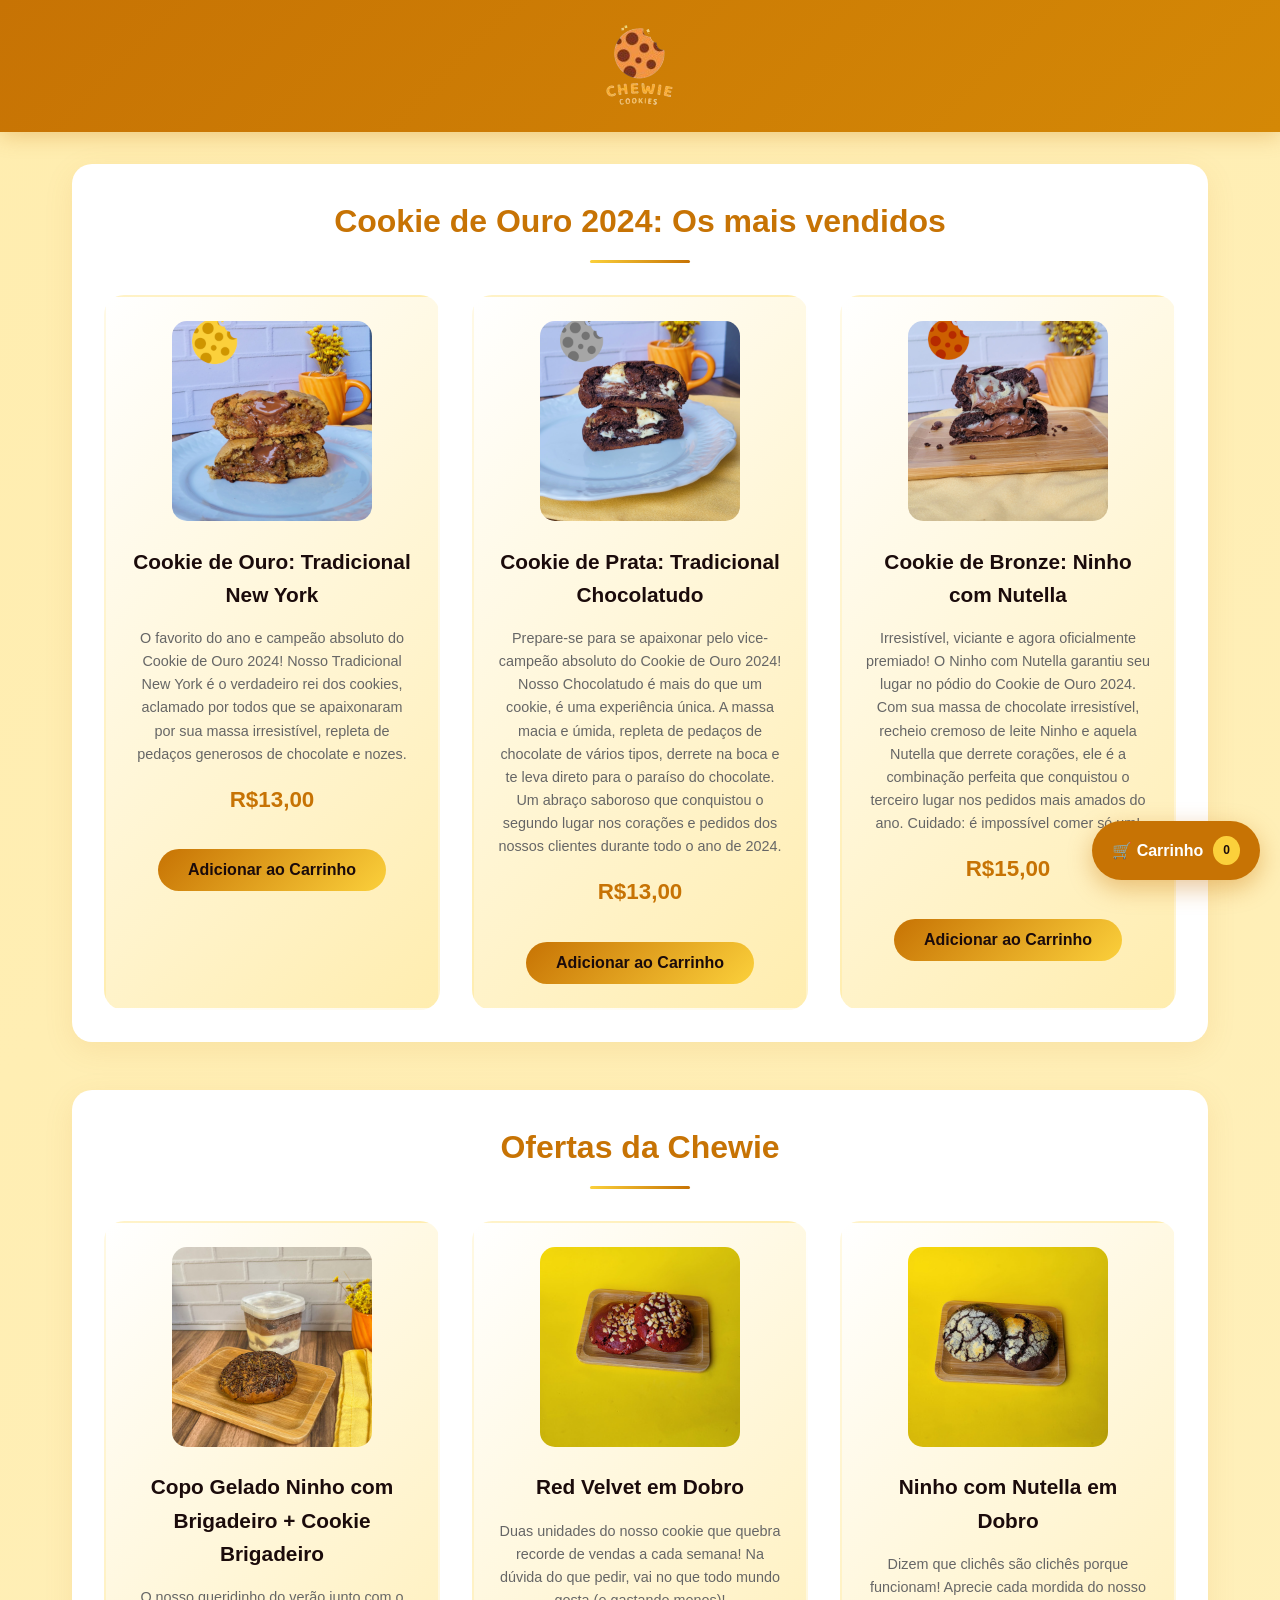
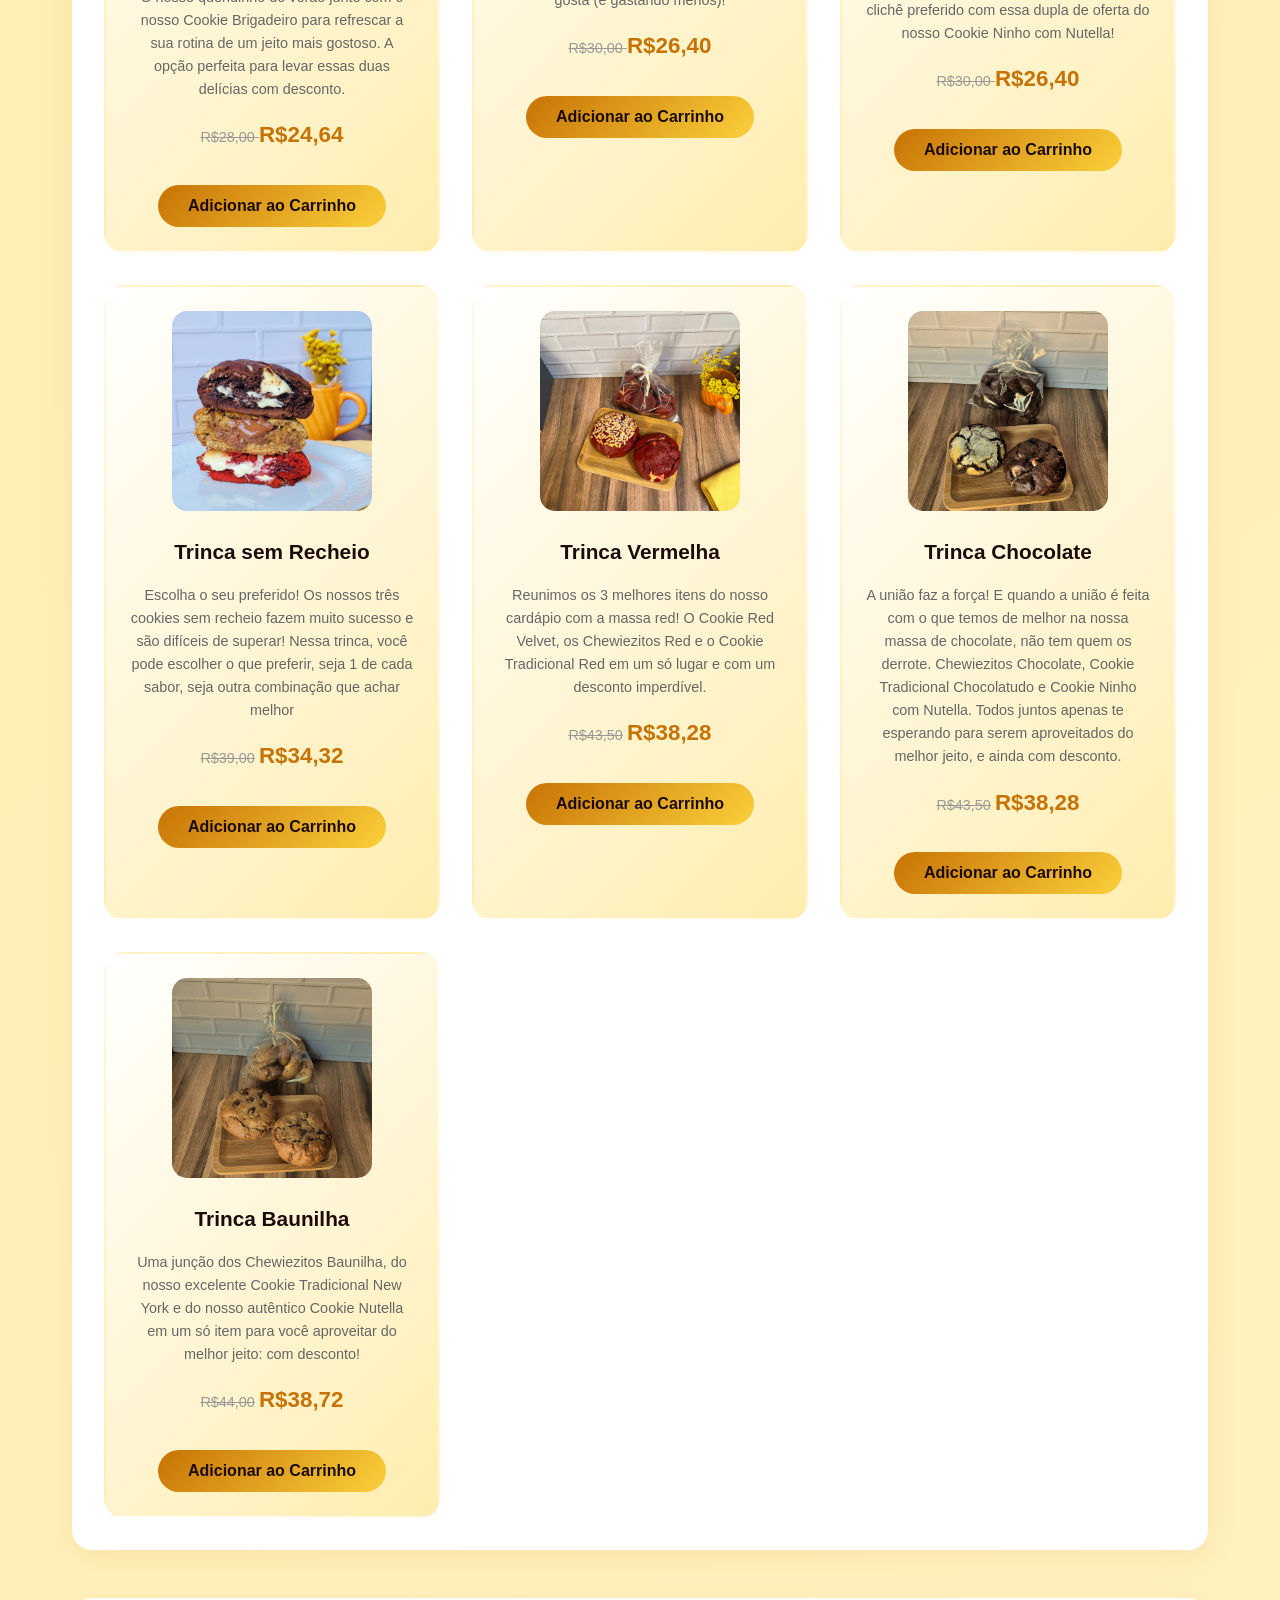
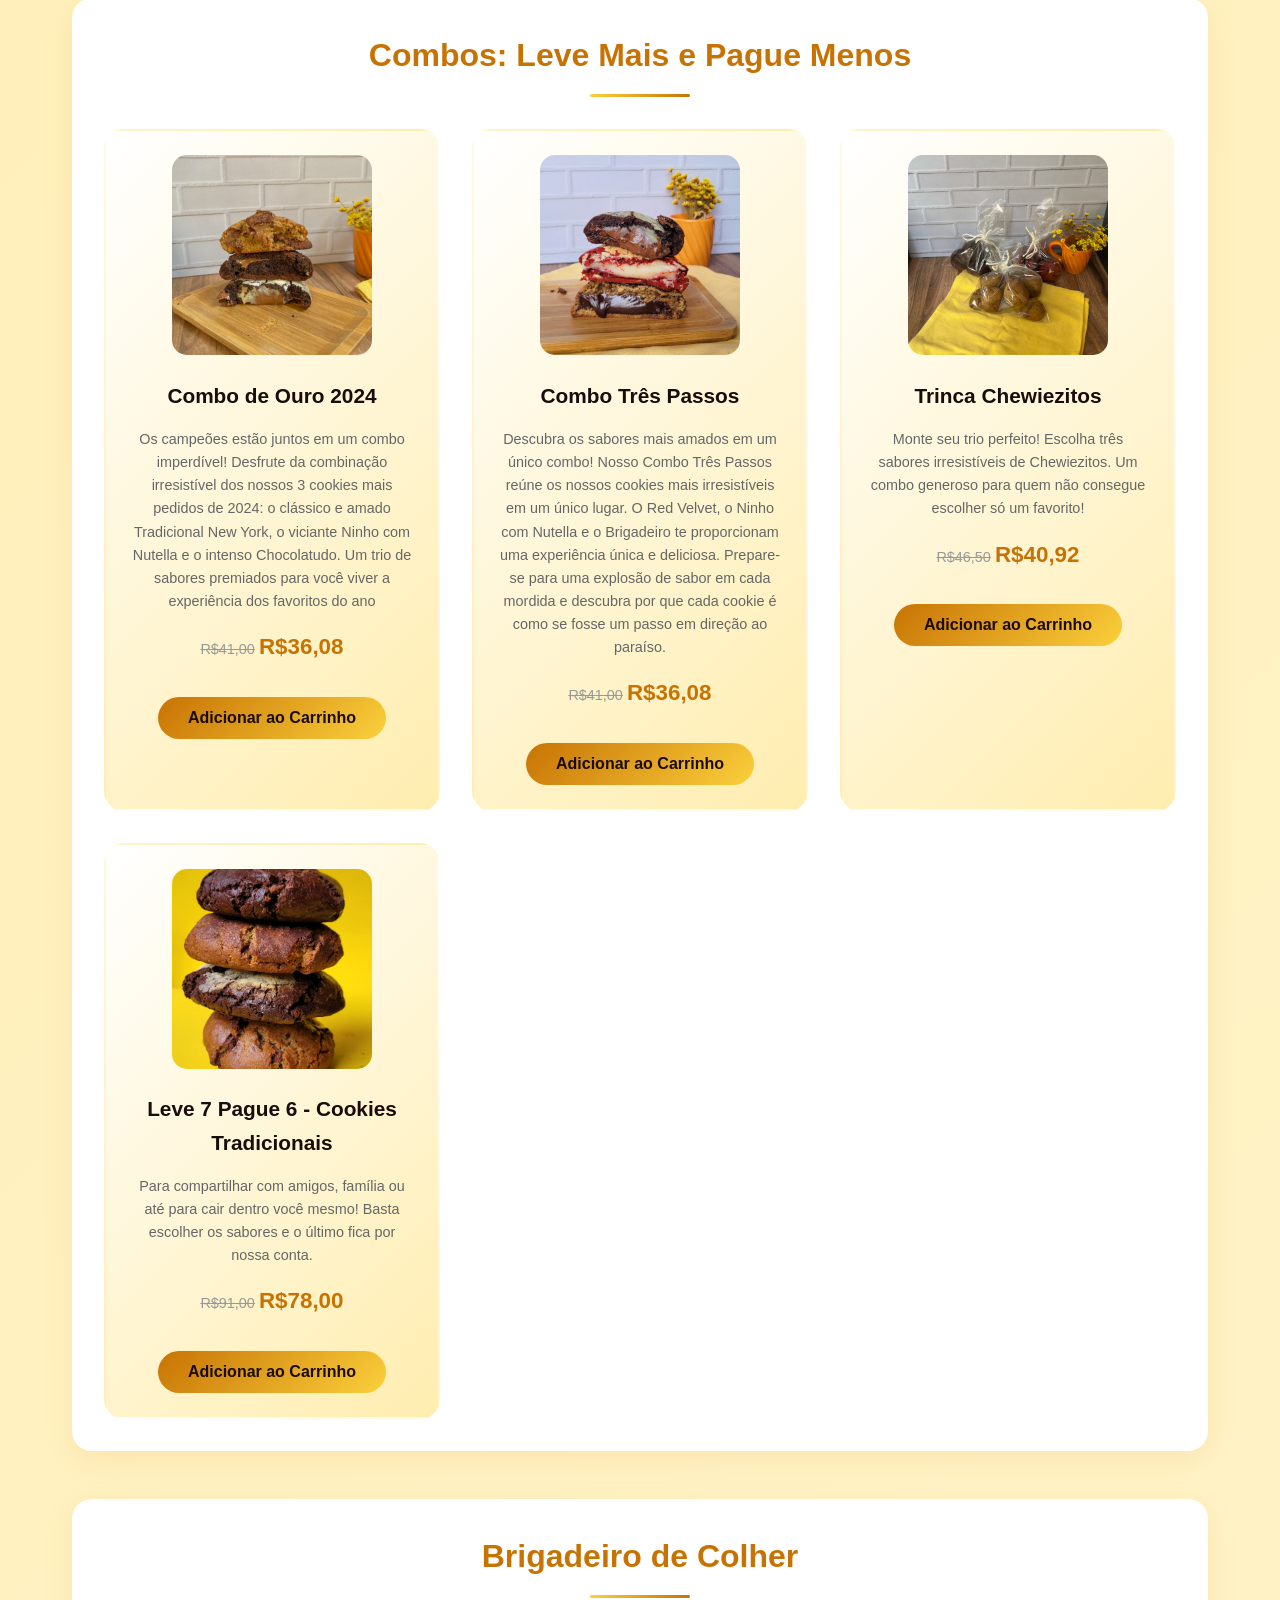
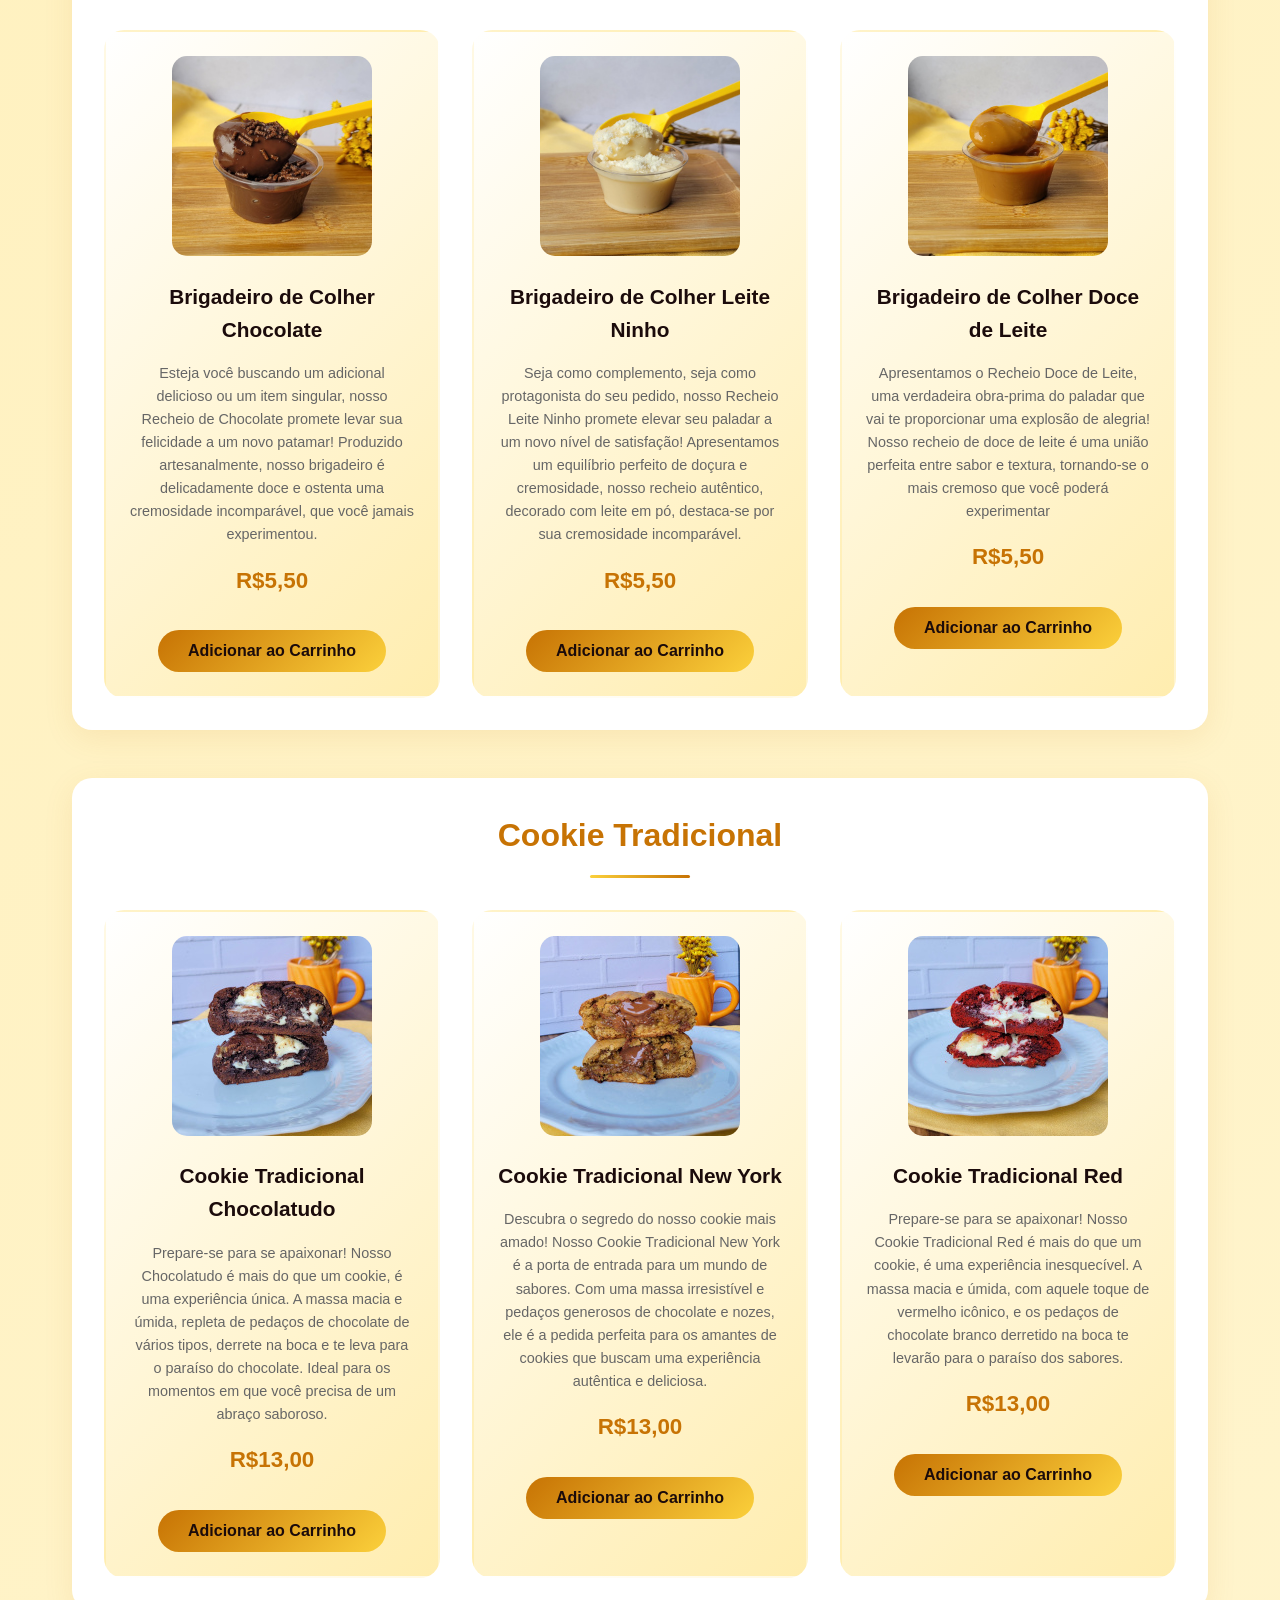
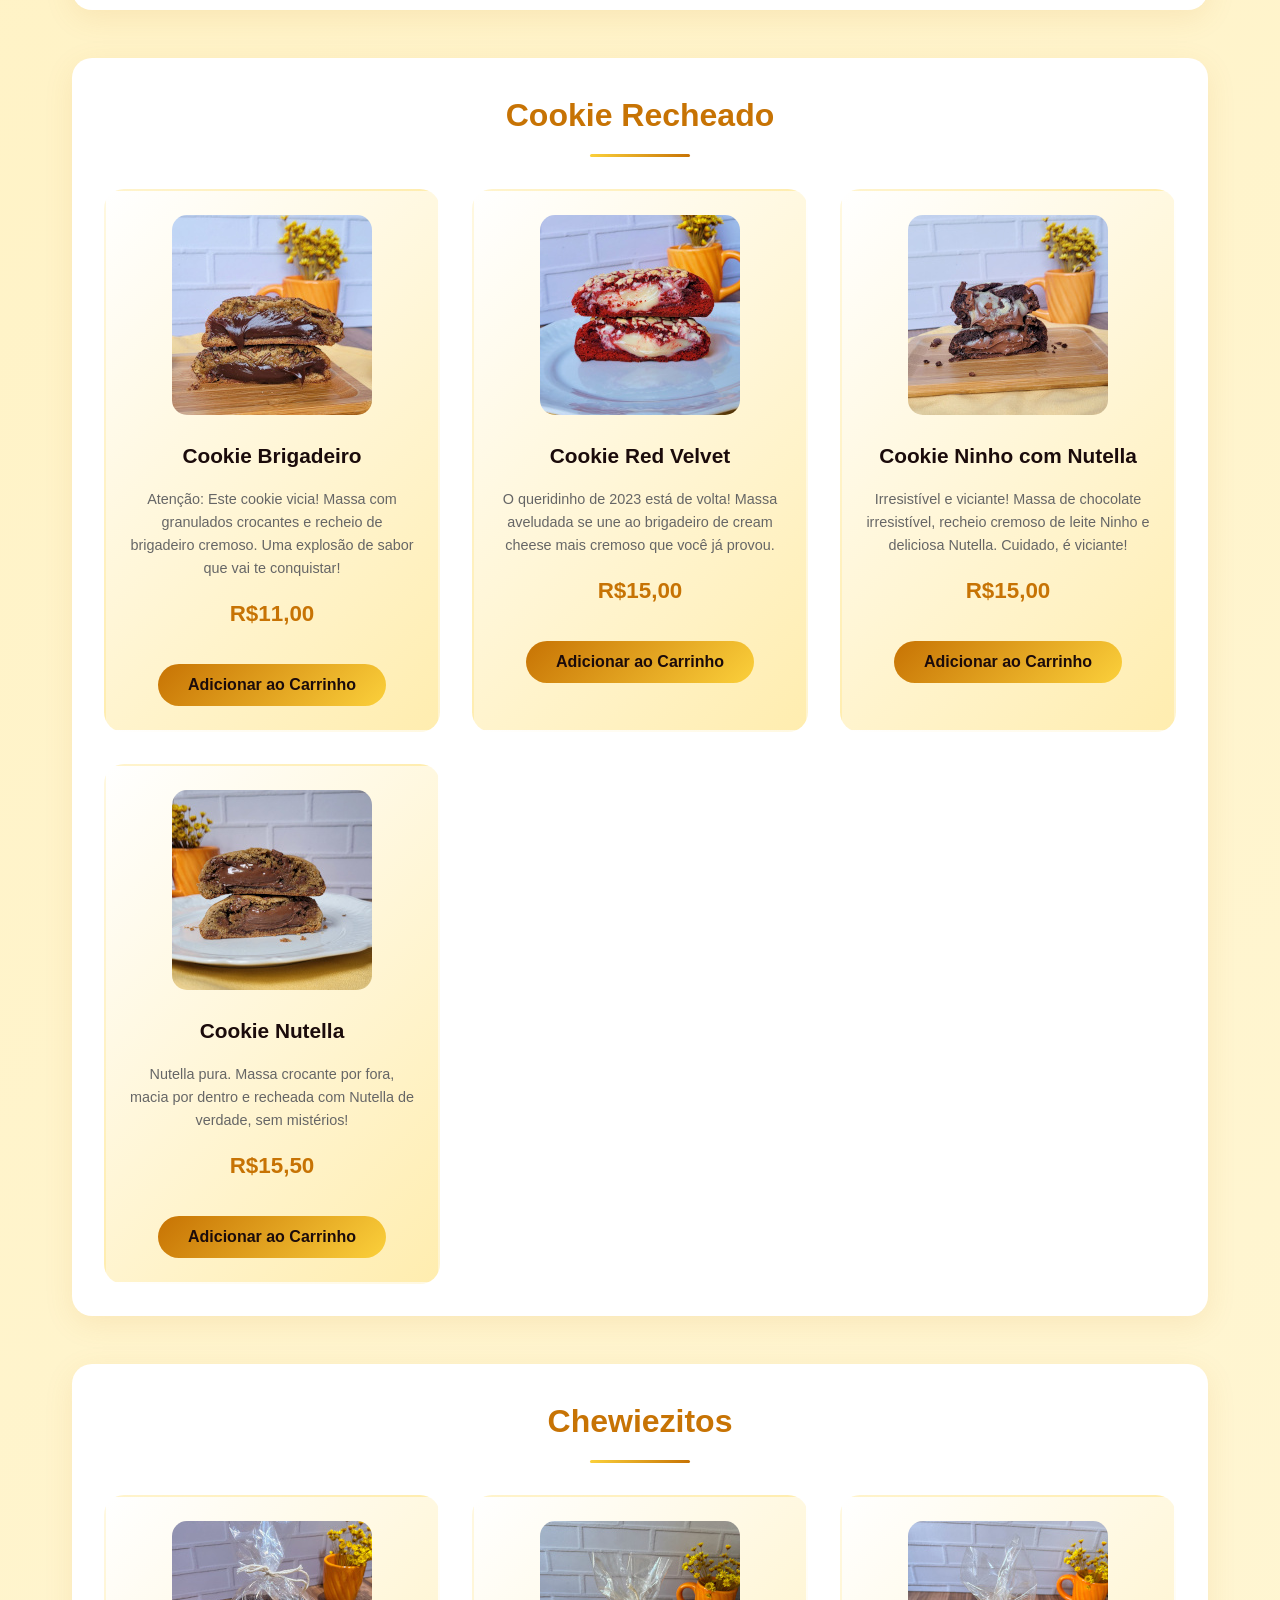
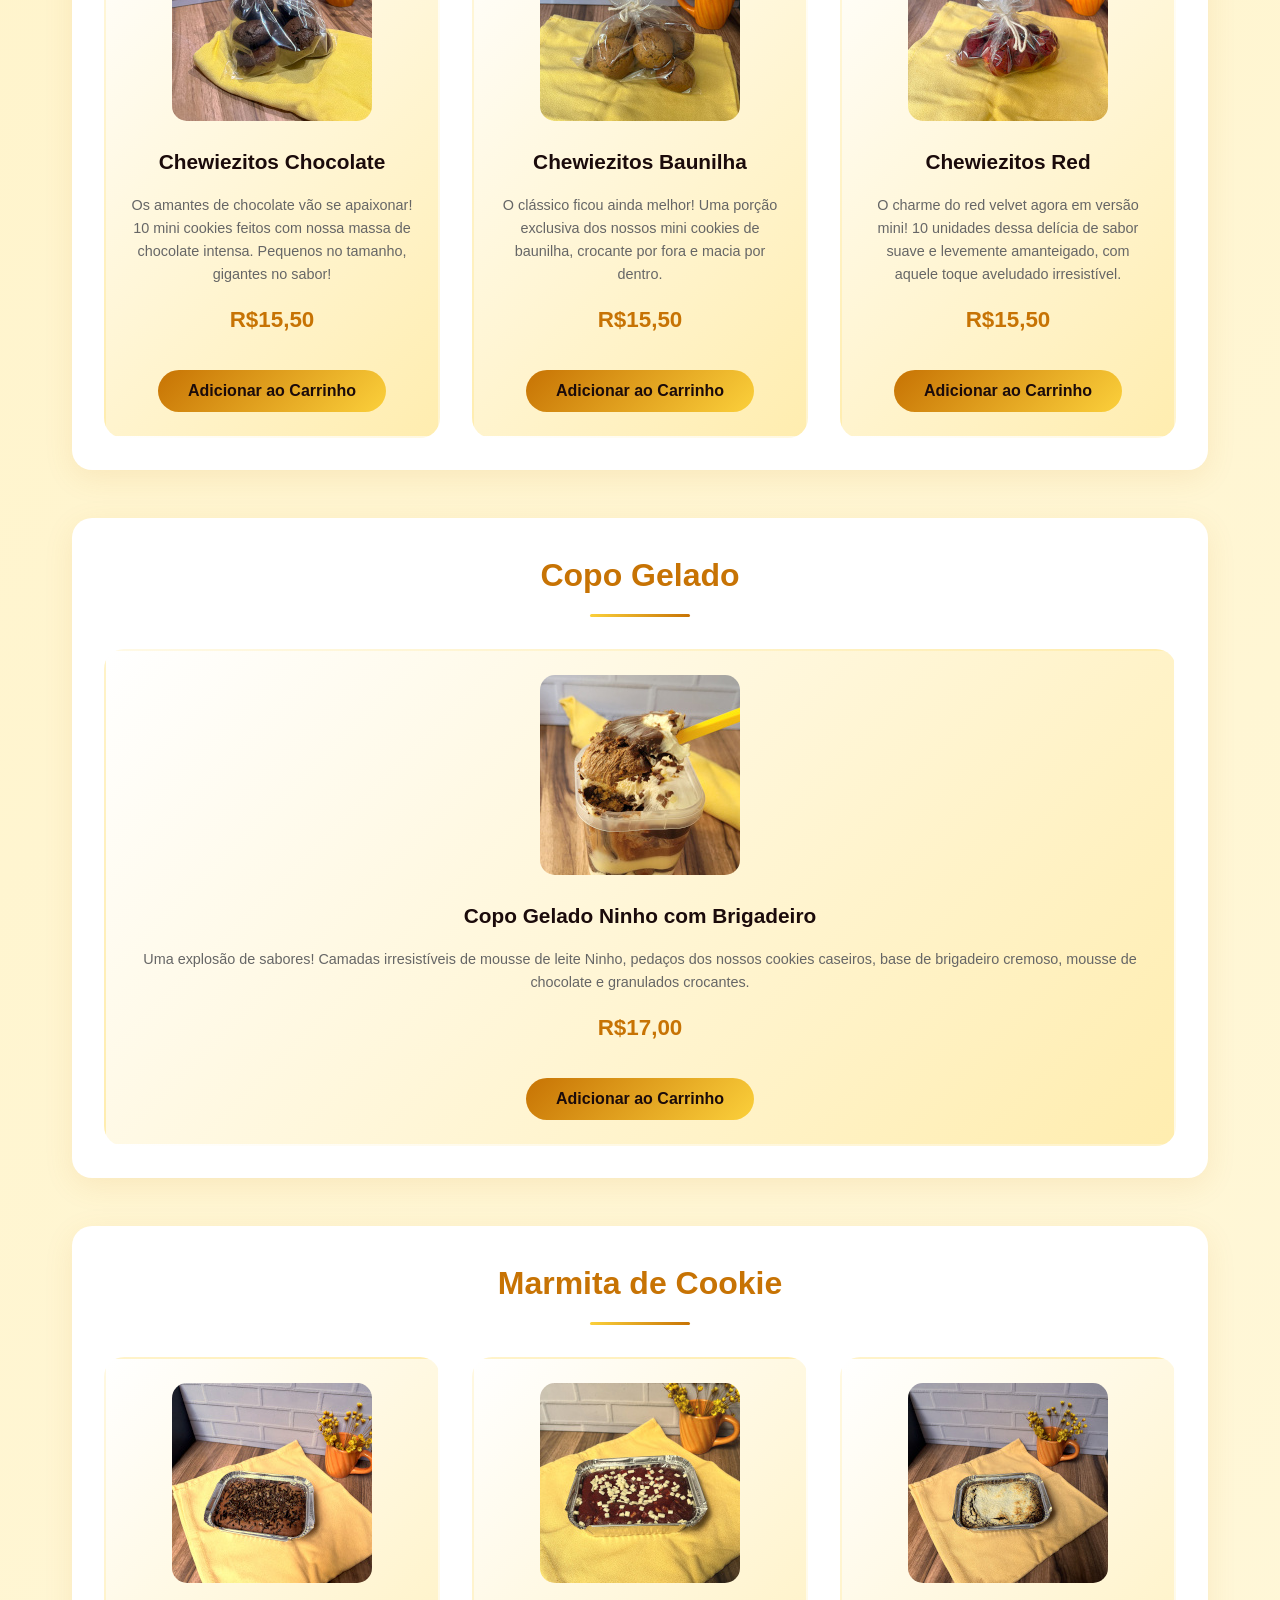
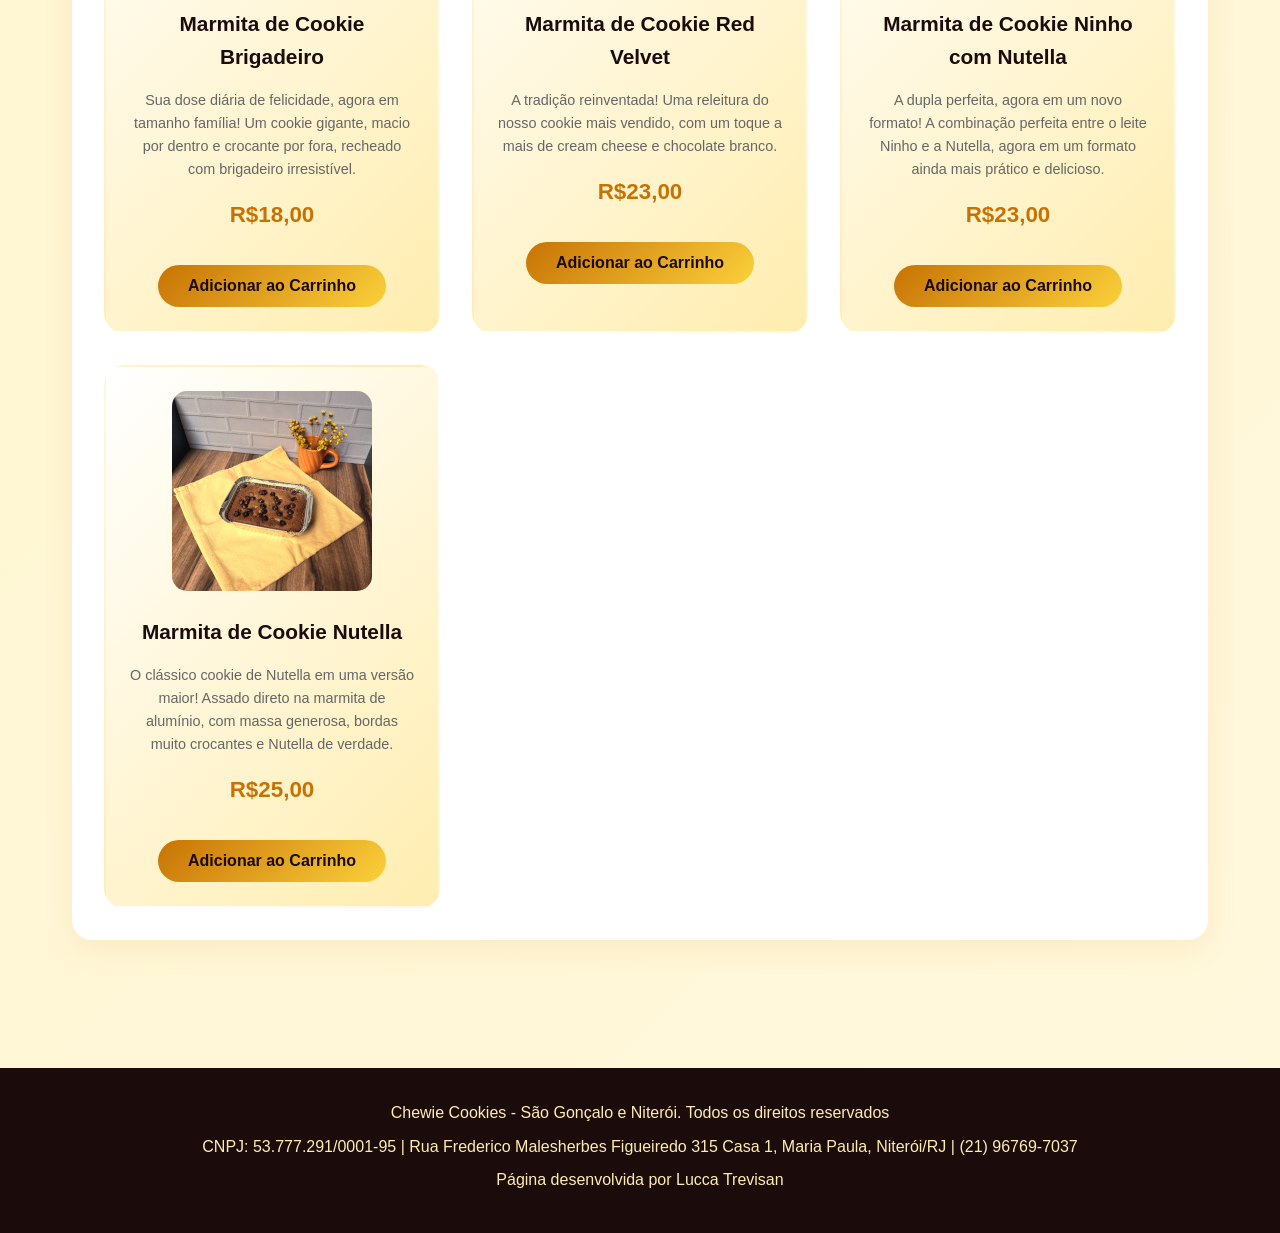
==== index.html @ a82800c7 "change the html file name for index" ====
<!DOCTYPE html>
<html lang="pt-br">
    <head>
        <meta charset="UTF-8">
        <meta name="viewport" content="width=device-width, initial-scale=1.0">
        <link rel="stylesheet" href="./estilo/style.css">
        <title>Chewie Cookies - Cardápio</title>
    </head>
    <body>
        <header>
            <img src="imagens/logo-sem-fundo100-removebg-preview.png" alt="Logo Chewie Cookies">
        </header>

        <!-- Carrinho Flutuante -->
        <div class="carrinho-flutuante" onclick="abrirCarrinho()">
            🛒 Carrinho
            <span class="badge-carrinho" id="badgeCarrinho">0</span>
        </div>

        <!-- Modal do Carrinho -->
        <div id="modalCarrinho" class="modal">
            <div class="modal-content">
                <div class="modal-header">
                    <h2>🛒 Seu Pedido</h2>
                    <span class="close" onclick="fecharCarrinho()">&times;</span>
                </div>
                <div class="modal-body">
                    <div id="itensCarrinho"></div>
                    <div class="total-carrinho">
                        <div class="total-valor">Total: R$ <span id="totalCarrinho">0,00</span></div>
                        <button class="btn-whatsapp" onclick="enviarWhatsApp()">
                            📱 Finalizar no WhatsApp
                        </button>
                    </div>
                </div>
            </div>
        </div>

        <main>
            <section class="categoria-produto">
                <h2>Cookie de Ouro 2024: Os mais vendidos</h2>
                <section class="container-produto">
                    <div class="item-produto">
                        <img src="imagens/cookieDeOuro-300.png" alt="Cookie de Ouro: Tradicional New York" width="200px">
                        <h3>Cookie de Ouro: Tradicional New York</h3>
                        <p>O favorito do ano e campeão absoluto do Cookie de Ouro 2024! Nosso Tradicional New York é o verdadeiro rei dos cookies, aclamado por todos que se apaixonaram por sua massa irresistível, repleta de pedaços generosos de chocolate e nozes.</p>
                        <p><strong>R$13,00</strong></p>
                        <button class="botao-carrinho" onclick="adicionarAoCarrinho('Cookie de Ouro: Tradicional New York', 13.00)">Adicionar ao Carrinho</button>
                    </div>

                    <div class="item-produto">
                        <img src="imagens/cookieDePrata-300.png" alt="Cookie de Prata: Tradicional Chocolatudo" width="200px">
                        <h3>Cookie de Prata: Tradicional Chocolatudo</h3>
                        <p>Prepare-se para se apaixonar pelo vice-campeão absoluto do Cookie de Ouro 2024! Nosso Chocolatudo é mais do que um cookie, é uma experiência única. A massa macia e úmida, repleta de pedaços de chocolate de vários tipos, derrete na boca e te leva direto para o paraíso do chocolate. Um abraço saboroso que conquistou o segundo lugar nos corações e pedidos dos nossos clientes durante todo o ano de 2024.</p>
                        <p><strong>R$13,00</strong></p>
                        <button class="botao-carrinho" onclick="adicionarAoCarrinho('Cookie de Prata: Tradicional Chocolatudo', 13.00)">Adicionar ao Carrinho</button>
                    </div>

                    <div class="item-produto">
                        <img src="imagens/cookieDeBronze-300.png" alt="Cookie de Bronze: Ninho com Nutella" width="200px">
                        <h3>Cookie de Bronze: Ninho com Nutella</h3>
                        <p>Irresistível, viciante e agora oficialmente premiado! O Ninho com Nutella garantiu seu lugar no pódio do Cookie de Ouro 2024. Com sua massa de chocolate irresistível, recheio cremoso de leite Ninho e aquela Nutella que derrete corações, ele é a combinação perfeita que conquistou o terceiro lugar nos pedidos mais amados do ano. Cuidado: é impossível comer só um!</p>
                        <p><strong>R$15,00</strong></p>
                        <button class="botao-carrinho" onclick="adicionarAoCarrinho('Cookie de Bronze: Ninho com Nutella', 15.00)">Adicionar ao Carrinho</button>
                    </div>
                </section>
            </section>

            <section class="categoria-produto">
                <h2>Ofertas da Chewie</h2>
                <section class="container-produto">
                    <div class="item-produto">
                        <img src="imagens/comboCopoCookie-300.JPG" alt="Copo Gelado Ninho com Brigadeiro + Cookie Brigadeiro" width="200px">
                        <h3>Copo Gelado Ninho com Brigadeiro + Cookie Brigadeiro</h3>
                        <p>O nosso queridinho do verão junto com o nosso Cookie Brigadeiro para refrescar a sua rotina de um jeito mais gostoso. A opção perfeita para levar essas duas delícias com desconto.</p>
                        <p><span class="older-price">R$28,00 </span><strong>R$24,64</strong></p>
                        <button class="botao-carrinho" onclick="adicionarAoCarrinho('Copo Gelado Ninho com Brigadeiro + Cookie Brigadeiro', 24.64)">Adicionar ao Carrinho</button>
                    </div>
                    <div class="item-produto">
                        <img src="imagens/redEmDobro-300.jpg" alt="Red Velvet em Dobro" width="200px">
                        <h3>Red Velvet em Dobro</h3>
                        <p>Duas unidades do nosso cookie que quebra recorde de vendas a cada semana! Na dúvida do que pedir, vai no que todo mundo gosta (e gastando menos)!</p>
                        <p><span class="older-price">R$30,00 </span> <strong>R$26,40</strong></p>
                        <button class="botao-carrinho" onclick="adicionarAoCarrinho('Red Velvet Em Dobro', 26.40)">Adicionar ao Carrinho</button>
                    </div>
                    <div class="item-produto">
                        <img src="imagens/ninhoNutellaEmDobro-300.jpg" alt="Ninho com Nutella em Dobro" width="200px">
                        <h3>Ninho com Nutella em Dobro</h3>
                        <p>Dizem que clichês são clichês porque funcionam! Aprecie cada mordida do nosso clichê preferido com essa dupla de oferta do nosso Cookie Ninho com Nutella!</p>
                        <p><span class="older-price">R$30,00 </span> <strong>R$26,40</strong></p>
                        <button class="botao-carrinho" onclick="adicionarAoCarrinho('Ninho com Nutella em Dobro', 26.40)">Adicionar ao Carrinho</button>
                    </div>
                    <div class="item-produto">
                        <img src="imagens/trincaSemRecheio-300.jpg" alt="Trinca sem Recheio" width="200px">
                        <h3>Trinca sem Recheio</h3>
                        <p>Escolha o seu preferido! Os nossos três cookies sem recheio fazem muito sucesso e são difíceis de superar! Nessa trinca, você pode escolher o que preferir, seja 1 de cada sabor, seja outra combinação que achar melhor</p>
                        <p><span class="older-price">R$39,00</span> <strong>R$34,32</strong></p>
                        <button class="botao-carrinho" onclick="adicionarAoCarrinho('Trinca sem Recheio', 34.32)">Adicionar ao Carrinho</button>
                    </div>
                    <div class="item-produto">
                        <img src="imagens/trincaVermelha-300.JPG" alt="Trinca Vermelha" width="200px">
                        <h3>Trinca Vermelha</h3>
                        <p>Reunimos os 3 melhores itens do nosso cardápio com a massa red! O Cookie Red Velvet, os Chewiezitos Red e o Cookie Tradicional Red em um só lugar e com um desconto imperdível.</p>
                        <p><span class="older-price">R$43,50</span> <strong>R$38,28</strong></p>
                        <button class="botao-carrinho" onclick="adicionarAoCarrinho('Trinca Vermelha', 38.28)">Adicionar ao Carrinho</button>
                    </div>
                    <div class="item-produto">
                        <img src="imagens/trinca-chocolate300.jpg" alt="Trinca Chocolate" width="200px">
                        <h3>Trinca Chocolate</h3>
                        <p>A união faz a força! E quando a união é feita com o que temos de melhor na nossa massa de chocolate, não tem quem os derrote. Chewiezitos Chocolate, Cookie Tradicional Chocolatudo e Cookie Ninho com Nutella. Todos juntos apenas te esperando para serem aproveitados do melhor jeito, e ainda com desconto.</p>
                        <p><span class="older-price">R$43,50</span> <strong>R$38,28</strong></p>
                        <button class="botao-carrinho" onclick="adicionarAoCarrinho('Trinca Chocolate', 38.28)">Adicionar ao Carrinho</button>
                    </div>
                    <div class="item-produto">
                        <img src="imagens/trinca-baunilha300.jpg" alt="Trinca Baunilha" width="200px">
                        <h3>Trinca Baunilha</h3>
                        <p>Uma junção dos Chewiezitos Baunilha, do nosso excelente Cookie Tradicional New York e do nosso autêntico Cookie Nutella em um só item para você aproveitar do melhor jeito: com desconto!</p>
                        <p><span class="older-price">R$44,00</span> <strong>R$38,72</strong></p>
                        <button class="botao-carrinho" onclick="adicionarAoCarrinho('Trinca Baunilha', 38.72)">Adicionar ao Carrinho</button>
                    </div>
                </section>
            </section>

            <section class="categoria-produto">
                <h2>Combos: Leve Mais e Pague Menos</h2>
                <section class="container-produto">
                    <div class="item-produto">
                        <img src="imagens/comboDeOuro300.JPG" alt="Combo de Ouro 2024" width="200px">
                        <h3>Combo de Ouro 2024</h3>
                        <p>Os campeões estão juntos em um combo imperdível! Desfrute da combinação irresistível dos nossos 3 cookies mais pedidos de 2024: o clássico e amado Tradicional New York, o viciante Ninho com Nutella e o intenso Chocolatudo. Um trio de sabores premiados para você viver a experiência dos favoritos do ano</p>
                        <p><span class="older-price">R$41,00</span> <strong>R$36,08</strong></p>
                        <button class="botao-carrinho" onclick="adicionarAoCarrinho('Combo de Ouro 2024', 36.08)">Adicionar ao Carrinho</button>
                    </div>
                    <div class="item-produto">
                        <img src="imagens/comboTresPassos300.jpg" alt="Combo Três Passos" width="200px">
                        <h3>Combo Três Passos</h3>
                        <p>Descubra os sabores mais amados em um único combo! Nosso Combo Três Passos reúne os nossos cookies mais irresistíveis em um único lugar. O Red Velvet, o Ninho com Nutella e o Brigadeiro te proporcionam uma experiência única e deliciosa. Prepare-se para uma explosão de sabor em cada mordida e descubra por que cada cookie é como se fosse um passo em direção ao paraíso.</p>
                        <p><span class="older-price">R$41,00</span> <strong>R$36,08</strong></p>
                        <button class="botao-carrinho" onclick="adicionarAoCarrinho('Combo Três Passos', 36.08)">Adicionar ao Carrinho</button>
                    </div>
                    <div class="item-produto">
                        <img src="imagens/trinca-chewiezitos300.jpg" alt="Trinca Chewiezitos" width="200px">
                        <h3>Trinca Chewiezitos</h3>
                        <p>Monte seu trio perfeito! Escolha três sabores irresistíveis de Chewiezitos. Um combo generoso para quem não consegue escolher só um favorito!</p>
                        <p><span class="older-price">R$46,50</span> <strong>R$40,92</strong></p>
                        <button class="botao-carrinho" onclick="adicionarAoCarrinho('Trinca Chewiezitos', 40.92)">Adicionar ao Carrinho</button>
                    </div>
                    <div class="item-produto">
                        <img src="imagens/leve7pague6-300.jpg" alt="Leve 7 Pague 6" width="200px">
                        <h3>Leve 7 Pague 6 - Cookies Tradicionais</h3>
                        <p>Para compartilhar com amigos, família ou até para cair dentro você mesmo! Basta escolher os sabores e o último fica por nossa conta.</p>
                        <p><span class="older-price">R$91,00</span> <strong>R$78,00</strong></p>
                        <button class="botao-carrinho" onclick="adicionarAoCarrinho('Leve 7 Pague 6 - Cookies Tradicionais', 78.00)">Adicionar ao Carrinho</button>
                    </div>
                </section>
            </section>

            <section class="categoria-produto">
                <h2>Brigadeiro de Colher</h2>
                <section class="container-produto">
                    <div class="item-produto">
                        <img src="imagens/brigadeiroChocolate-300.jpg" alt="Brigadeiro de Colher Chocolate" width="200px">
                        <h3>Brigadeiro de Colher Chocolate</h3>
                        <p>Esteja você buscando um adicional delicioso ou um item singular, nosso Recheio de Chocolate promete levar sua felicidade a um novo patamar! Produzido artesanalmente, nosso brigadeiro é delicadamente doce e ostenta uma cremosidade incomparável, que você jamais experimentou.</p>
                        <p><strong>R$5,50</strong></p>
                        <button class="botao-carrinho" onclick="adicionarAoCarrinho('Brigadeiro de Colher Chocolate', 5.50)">Adicionar ao Carrinho</button>
                    </div>
                    <div class="item-produto">
                        <img src="imagens/brigadeiroLeiteNinho-300.jpg" alt="Brigadeiro de Colher Leite Ninho" width="200px">
                        <h3>Brigadeiro de Colher Leite Ninho</h3>
                        <p>Seja como complemento, seja como protagonista do seu pedido, nosso Recheio Leite Ninho promete elevar seu paladar a um novo nível de satisfação! Apresentamos um equilíbrio perfeito de doçura e cremosidade, nosso recheio autêntico, decorado com leite em pó, destaca-se por sua cremosidade incomparável.</p>
                        <p><strong>R$5,50</strong></p>
                        <button class="botao-carrinho" onclick="adicionarAoCarrinho('Brigadeiro de Colher Leite Ninho', 5.50)">Adicionar ao Carrinho</button>
                    </div>
                    <div class="item-produto">
                        <img src="imagens/brigadeiroDoceDeLeite-300.jpg" alt="Brigadeiro de Colher Doce de Leite" width="200px">
                        <h3>Brigadeiro de Colher Doce de Leite</h3>
                        <p>Apresentamos o Recheio Doce de Leite, uma verdadeira obra-prima do paladar que vai te proporcionar uma explosão de alegria! Nosso recheio de doce de leite é uma união perfeita entre sabor e textura, tornando-se o mais cremoso que você poderá experimentar</p>
                        <p><strong>R$5,50</strong></p>
                        <button class="botao-carrinho" onclick="adicionarAoCarrinho('Brigadeiro de Colher Doce de Leite', 5.50)">Adicionar ao Carrinho</button>
                    </div>
                </section>
            </section>

            <section class="categoria-produto">
                <h2>Cookie Tradicional</h2>
                <section class="container-produto">
                    <div class="item-produto">
                        <img src="imagens/chocolatudo-200.jpg" alt="" width="200px">
                        <h3>Cookie Tradicional Chocolatudo</h3>
                        <p>Prepare-se para se apaixonar! Nosso Chocolatudo é mais do que um cookie, é uma experiência única. A massa macia e úmida, repleta de pedaços de chocolate de vários tipos, derrete na boca e te leva para o paraíso do chocolate. Ideal para os momentos em que você precisa de um abraço saboroso.</p>
                        <p><strong>R$13,00</strong></p>
                        <button class="botao-carrinho" onclick="adicionarAoCarrinho('Cookie Tradicional Chocolatudo', 13.00)">Adicionar ao Carrinho</button>
                    </div>
                    <div class="item-produto">
                        <img src="imagens/newYork-200.jpg" alt="" width="200px">
                        <h3>Cookie Tradicional New York</h3>
                        <p>Descubra o segredo do nosso cookie mais amado! Nosso Cookie Tradicional New York é a porta de entrada para um mundo de sabores. Com uma massa irresistível e pedaços generosos de chocolate e nozes, ele é a pedida perfeita para os amantes de cookies que buscam uma experiência autêntica e deliciosa.</p>
                        <p><strong>R$13,00</strong></p>
                        <button class="botao-carrinho" onclick="adicionarAoCarrinho('Cookie Tradicional New York', 13.00)">Adicionar ao Carrinho</button>
                    </div>
                    <div class="item-produto">
                        <img src="imagens/redTradicional-200.jpg" alt="" width="200px">
                        <h3>Cookie Tradicional Red</h3>
                        <p>Prepare-se para se apaixonar! Nosso Cookie Tradicional Red é mais do que um cookie, é uma experiência inesquecível. A massa macia e úmida, com aquele toque de vermelho icônico, e os pedaços de chocolate branco derretido na boca te levarão para o paraíso dos sabores.</p>
                        <p><strong>R$13,00</strong></p>
                        <button class="botao-carrinho" onclick="adicionarAoCarrinho('Cookie Tradicional Red', 13.00)">Adicionar ao Carrinho</button>
                    </div>
                </section>
            </section>

            <section class="categoria-produto">
                <h2>Cookie Recheado</h2>
                <section class="container-produto">
                    <div class="item-produto">
                        <img src="imagens/brigadeiro-200.jpg" alt="Cookie Brigadeiro" width="200px">
                        <h3>Cookie Brigadeiro</h3>
                        <p>Atenção: Este cookie vicia! Massa com granulados crocantes e recheio de brigadeiro cremoso. Uma explosão de sabor que vai te conquistar!</p>
                        <p><strong>R$11,00</strong></p>
                        <button class="botao-carrinho" onclick="adicionarAoCarrinho('Cookie Brigadeiro', 11.00)">Adicionar ao Carrinho</button>
                    </div>
                    <div class="item-produto">
                        <img src="imagens/redVelvet-200.jpg" alt="Cookie Red Velvet" width="200px">
                        <h3>Cookie Red Velvet</h3>
                        <p>O queridinho de 2023 está de volta! Massa aveludada se une ao brigadeiro de cream cheese mais cremoso que você já provou.</p>
                        <p><strong>R$15,00</strong></p>
                        <button class="botao-carrinho" onclick="adicionarAoCarrinho('Cookie Red Velvet', 15.00)">Adicionar ao Carrinho</button>
                    </div>
                    <div class="item-produto">
                        <img src="imagens/ninhoNutella-200.jpg" alt="Cookie Ninho com Nutella" width="200px">
                        <h3>Cookie Ninho com Nutella</h3>
                        <p>Irresistível e viciante! Massa de chocolate irresistível, recheio cremoso de leite Ninho e deliciosa Nutella. Cuidado, é viciante!</p>
                        <p><strong>R$15,00</strong></p>
                        <button class="botao-carrinho" onclick="adicionarAoCarrinho('Cookie Ninho com Nutella', 15.00)">Adicionar ao Carrinho</button>
                    </div>
                    <div class="item-produto">
                        <img src="imagens/nutella-200.jpg" alt="Cookie Nutella" width="200px">
                        <h3>Cookie Nutella</h3>
                        <p>Nutella pura. Massa crocante por fora, macia por dentro e recheada com Nutella de verdade, sem mistérios!</p>
                        <p><strong>R$15,50</strong></p>
                        <button class="botao-carrinho" onclick="adicionarAoCarrinho('Cookie Nutella', 15.50)">Adicionar ao Carrinho</button>
                    </div>
                </section>
            </section>

            <section class="categoria-produto">
                <h2>Chewiezitos</h2>
                <section class="container-produto">
                    <div class="item-produto">
                        <img src="imagens/chewiezitoChocolate-200.jpg" alt="Chewiezitos Chocolate" width="200px">
                        <h3>Chewiezitos Chocolate</h3>
                        <p>Os amantes de chocolate vão se apaixonar! 10 mini cookies feitos com nossa massa de chocolate intensa. Pequenos no tamanho, gigantes no sabor!</p>
                        <p><strong>R$15,50</strong></p>
                        <button class="botao-carrinho" onclick="adicionarAoCarrinho('Chewiezitos Chocolate', 15.50)">Adicionar ao Carrinho</button>
                    </div>
                    <div class="item-produto">
                        <img src="imagens/chewiezitosBaunilha-200.jpg" alt="Chewiezitos Baunilha" width="200px">
                        <h3>Chewiezitos Baunilha</h3>
                        <p>O clássico ficou ainda melhor! Uma porção exclusiva dos nossos mini cookies de baunilha, crocante por fora e macia por dentro.</p>
                        <p><strong>R$15,50</strong></p>
                        <button class="botao-carrinho" onclick="adicionarAoCarrinho('Chewiezitos Baunilha', 15.50)">Adicionar ao Carrinho</button>
                    </div>
                    <div class="item-produto">
                        <img src="imagens/chewiezitosRed-200.jpg" alt="Chewiezitos Red" width="200px">
                        <h3>Chewiezitos Red</h3>
                        <p>O charme do red velvet agora em versão mini! 10 unidades dessa delícia de sabor suave e levemente amanteigado, com aquele toque aveludado irresistível.</p>
                        <p><strong>R$15,50</strong></p>
                        <button class="botao-carrinho" onclick="adicionarAoCarrinho('Chewiezitos Red', 15.50)">Adicionar ao Carrinho</button>
                    </div>
                </section>
            </section>

            <section class="categoria-produto">
                <h2>Copo Gelado</h2>
                <section class="container-produto">
                    <div class="item-produto">
                        <img src="imagens/copoGelado-200.jpg" alt="Copo Gelado Ninho com Brigadeiro" width="200px">
                        <h3>Copo Gelado Ninho com Brigadeiro</h3>
                        <p>Uma explosão de sabores! Camadas irresistíveis de mousse de leite Ninho, pedaços dos nossos cookies caseiros, base de brigadeiro cremoso, mousse de chocolate e granulados crocantes.</p>
                        <p><strong>R$17,00</strong></p>
                        <button class="botao-carrinho" onclick="adicionarAoCarrinho('Copo Gelado Ninho com Brigadeiro', 17.00)">Adicionar ao Carrinho</button>
                    </div>
                </section>
            </section>

            <section class="categoria-produto">
                <h2>Marmita de Cookie</h2>
                <section class="container-produto">
                    <div class="item-produto">
                        <img src="imagens/marmita-brigadeiro200.jpg" alt="Marmita de Cookie Brigadeiro" width="200px">
                        <h3>Marmita de Cookie Brigadeiro</h3>
                        <p>Sua dose diária de felicidade, agora em tamanho família! Um cookie gigante, macio por dentro e crocante por fora, recheado com brigadeiro irresistível.</p>
                        <p><strong>R$18,00</strong></p>
                        <button class="botao-carrinho" onclick="adicionarAoCarrinho('Marmita de Cookie Brigadeiro', 18.00)">Adicionar ao Carrinho</button>
                    </div>
                    <div class="item-produto">
                        <img src="imagens/marmita-red-velvet200.jpg" alt="Marmita de Cookie Red Velvet" width="200px">
                        <h3>Marmita de Cookie Red Velvet</h3>
                        <p>A tradição reinventada! Uma releitura do nosso cookie mais vendido, com um toque a mais de cream cheese e chocolate branco.</p>
                        <p><strong>R$23,00</strong></p>
                        <button class="botao-carrinho" onclick="adicionarAoCarrinho('Marmita de Cookie Red Velvet', 23.00)">Adicionar ao Carrinho</button>
                    </div>
                    <div class="item-produto">
                        <img src="imagens/marmita-ninho-nutella200.jpg" alt="Marmita de Cookie Ninho com Nutella" width="200px">
                        <h3>Marmita de Cookie Ninho com Nutella</h3>
                        <p>A dupla perfeita, agora em um novo formato! A combinação perfeita entre o leite Ninho e a Nutella, agora em um formato ainda mais prático e delicioso.</p>
                        <p><strong>R$23,00</strong></p>
                        <button class="botao-carrinho" onclick="adicionarAoCarrinho('Marmita de Cookie Ninho com Nutella', 23.00)">Adicionar ao Carrinho</button>
                    </div>
                    <div class="item-produto">
                        <img src="imagens/marmita-nutella200.jpg" alt="Marmita de Cookie Nutella" width="200px">
                        <h3>Marmita de Cookie Nutella</h3>
                        <p>O clássico cookie de Nutella em uma versão maior! Assado direto na marmita de alumínio, com massa generosa, bordas muito crocantes e Nutella de verdade.</p>
                        <p><strong>R$25,00</strong></p>
                        <button class="botao-carrinho" onclick="adicionarAoCarrinho('Marmita de Cookie Nutella', 25.00)">Adicionar ao Carrinho</button>
                    </div>
                </section>
            </section>
        </main>

        <footer>
            <p>Chewie Cookies - São Gonçalo e Niterói. Todos os direitos reservados</p>
            <p>CNPJ: 53.777.291/0001-95 | Rua Frederico Malesherbes Figueiredo 315 Casa 1, Maria Paula, Niterói/RJ | (21) 96769-7037</p>
            <p>Página desenvolvida por Lucca Trevisan</p>
        </footer>
        <script src="script.js"></script>
    </body>
</html>
---- estilo/style.css ----
@charset "UTF-8";

:root{
    --laranja: #c77304;
    --creme: #ffedaf;
    --marrom: #1b0b0b;
    --amarelo: #fbd03b;
}

* {
    margin: 0;
    padding: 0;
    box-sizing: border-box;
}

body {
    font-family: 'Arial', sans-serif;
    background: linear-gradient(135deg, var(--creme) 0%, #fff8dc 100%);
    color: var(--marrom);
    line-height: 1.6;
}

/* Header */
header {
    background: linear-gradient(135deg, var(--laranja) 0%, #d48806 100%);
    padding: 1rem 0;
    box-shadow: 0 4px 20px rgba(199, 115, 4, 0.3);
    position: sticky;
    top: 0;
    z-index: 100;
}

header img {
    display: block;
    margin: 0 auto;
    max-width: 200px;
    height: auto;
}

/* Carrinho Flutuante */
.carrinho-flutuante {
    position: fixed;
    bottom: 20px;
    right: 20px;
    background: var(--laranja);
    color: white;
    border-radius: 50px;
    padding: 15px 20px;
    cursor: pointer;
    box-shadow: 0 8px 25px rgba(199, 115, 4, 0.4);
    transition: all 0.3s ease;
    z-index: 1000;
    display: flex;
    align-items: center;
    gap: 10px;
    font-weight: bold;
}

.carrinho-flutuante:hover {
    background: #b86803;
    transform: translateY(-3px);
    box-shadow: 0 12px 30px rgba(199, 115, 4, 0.5);
}

.badge-carrinho {
    background: var(--amarelo);
    color: var(--marrom);
    border-radius: 50%;
    padding: 5px 10px;
    font-size: 12px;
    font-weight: bold;
    min-width: 25px;
    text-align: center;
}

/* Modal do Carrinho */
.modal {
    display: none;
    position: fixed;
    z-index: 2000;
    left: 0;
    top: 0;
    width: 100%;
    height: 100%;
    background: rgba(27, 11, 11, 0.8);
    backdrop-filter: blur(5px);
}

.modal-content {
    background: white;
    margin: 5% auto;
    padding: 0;
    border-radius: 20px;
    width: 90%;
    max-width: 500px;
    max-height: 80vh;
    overflow-y: auto;
    animation: slideIn 0.3s ease;
}

@keyframes slideIn {
    from { transform: translateY(-50px); opacity: 0; }
    to { transform: translateY(0); opacity: 1; }
}

.modal-header {
    background: var(--laranja);
    color: white;
    padding: 20px;
    border-radius: 20px 20px 0 0;
    display: flex;
    justify-content: space-between;
    align-items: center;
}

.close {
    color: white;
    font-size: 28px;
    font-weight: bold;
    cursor: pointer;
    transition: color 0.3s;
}

.close:hover {
    color: var(--creme);
}

.modal-body {
    padding: 20px;
}

.item-carrinho {
    display: flex;
    justify-content: space-between;
    align-items: center;
    padding: 15px 0;
    border-bottom: 1px solid #eee;
}

.item-carrinho:last-child {
    border-bottom: none;
}

.item-info h4 {
    color: var(--marrom);
    margin-bottom: 5px;
}

.item-preco {
    font-weight: bold;
    color: var(--laranja);
}

.controles-quantidade {
    display: flex;
    align-items: center;
    gap: 10px;
    margin-top: 10px;
}

.btn-quantidade {
    background: var(--laranja);
    color: white;
    border: none;
    border-radius: 50%;
    width: 30px;
    height: 30px;
    cursor: pointer;
    font-size: 18px;
    transition: all 0.3s ease;
}

.btn-quantidade:hover {
    background: var(--amarelo);
    color: var(--marrom);
    transform: scale(1.1);
}

.quantidade {
    font-weight: bold;
    min-width: 30px;
    text-align: center;
}

.total-carrinho {
    text-align: center;
    padding: 20px 0;
    border-top: 2px solid var(--laranja);
    margin-top: 20px;
}

.total-valor {
    font-size: 24px;
    font-weight: bold;
    color: var(--laranja);
}

.btn-whatsapp {
    background: #25D366;
    color: white;
    border: none;
    padding: 15px 30px;
    border-radius: 50px;
    font-size: 16px;
    font-weight: bold;
    cursor: pointer;
    transition: all 0.3s ease;
    width: 100%;
    margin-top: 15px;
    display: flex;
    align-items: center;
    justify-content: center;
    gap: 10px;
}

.btn-whatsapp:hover {
    background: #1ea952;
    transform: translateY(-2px);
    box-shadow: 0 8px 20px rgba(37, 211, 102, 0.3);
}

/* Main Content */
main {
    max-width: 1200px;
    margin: 0 auto;
    padding: 2rem;
}

.categoria-produto {
    margin-bottom: 3rem;
    background: white;
    border-radius: 20px;
    padding: 2rem;
    box-shadow: 0 8px 30px rgba(199, 115, 4, 0.1);
}

.categoria-produto h2 {
    color: var(--laranja);
    font-size: 2rem;
    margin-bottom: 2rem;
    text-align: center;
    position: relative;
    padding-bottom: 1rem;
}

.categoria-produto h2:after {
    content: '';
    position: absolute;
    bottom: 0;
    left: 50%;
    transform: translateX(-50%);
    width: 100px;
    height: 3px;
    background: linear-gradient(90deg, var(--amarelo), var(--laranja));
    border-radius: 2px;
}

.container-produto {
    display: grid;
    grid-template-columns: repeat(auto-fit, minmax(300px, 1fr));
    gap: 2rem;
}

.item-produto {
    background: linear-gradient(135deg, #fff 0%, var(--creme) 100%);
    border-radius: 20px;
    padding: 1.5rem;
    text-align: center;
    transition: all 0.3s ease;
    border: 2px solid transparent;
    position: relative;
    overflow: hidden;
}

.item-produto::before {
    content: '';
    position: absolute;
    top: 0;
    left: -100%;
    width: 100%;
    height: 100%;
    background: linear-gradient(90deg, transparent, rgba(251, 208, 59, 0.2), transparent);
    transition: left 0.5s ease;
}

.item-produto:hover::before {
    left: 100%;
}

.item-produto:hover {
    transform: translateY(-10px);
    box-shadow: 0 20px 40px rgba(199, 115, 4, 0.2);
    border-color: var(--amarelo);
}

.item-produto img {
    width: 200px;
    height: 200px;
    object-fit: cover;
    border-radius: 15px;
    margin-bottom: 1rem;
    transition: transform 0.3s ease;
}

.item-produto:hover img {
    transform: scale(1.1);
}

.item-produto h3 {
    color: var(--marrom);
    font-size: 1.3rem;
    margin-bottom: 1rem;
    font-weight: bold;
}

.item-produto p {
    color: #666;
    margin-bottom: 1rem;
    font-size: 0.9rem;
}

.older-price {
    text-decoration: line-through;
    color: #999;
    font-size: 0.9rem;
}

.item-produto p strong {
    color: var(--laranja);
    font-size: 1.4rem;
}

.botao-carrinho {
    background: linear-gradient(135deg, var(--laranja) 0%, var(--amarelo) 100%);
    color: var(--marrom);
    border: none;
    padding: 12px 30px;
    border-radius: 50px;
    font-size: 1rem;
    font-weight: bold;
    cursor: pointer;
    transition: all 0.3s ease;
    margin-top: 1rem;
    position: relative;
    overflow: hidden;
}

.botao-carrinho::before {
    content: '';
    position: absolute;
    top: 50%;
    left: 50%;
    width: 0;
    height: 0;
    background: rgba(255, 255, 255, 0.3);
    border-radius: 50%;
    transition: all 0.3s ease;
    transform: translate(-50%, -50%);
}

.botao-carrinho:hover::before {
    width: 300px;
    height: 300px;
}

.botao-carrinho:hover {
    transform: translateY(-3px);
    box-shadow: 0 10px 25px rgba(199, 115, 4, 0.3);
}

/* Footer */
footer {
    background: var(--marrom);
    color: var(--creme);
    text-align: center;
    padding: 2rem;
    margin-top: 3rem;
}

footer p {
    margin-bottom: 0.5rem;
}

/* Responsivo */
@media (max-width: 768px) {
    main {
        padding: 1rem;
    }

    .categoria-produto {
        padding: 1rem;
    }

    .categoria-produto h2 {
        font-size: 1.5rem;
    }

    .container-produto {
        grid-template-columns: 1fr;
    }

    .item-produto {
        padding: 1rem;
    }

    .modal-content {
        width: 95%;
        margin: 10% auto;
    }

    .carrinho-flutuante {
        bottom: 10px;
        right: 10px;
        padding: 12px 16px;
    }
}

@media (max-width: 480px) {
    .item-produto img {
        width: 150px;
        height: 150px;
    }

    .categoria-produto h2 {
        font-size: 1.2rem;
    }

    .item-produto h3 {
        font-size: 1.1rem;
    }

    header img {
        max-width: 150px;
    }
}

.carrinho-vazio {
    text-align: center;
    padding: 40px 20px;
    color: #666;
}

.carrinho-vazio img {
    width: 80px;
    opacity: 0.3;
    margin-bottom: 20px;
}

/* Animação de sucesso */
.sucesso-animacao {
    animation: pulse 0.6s ease;
}

@keyframes pulse {
    0% { transform: scale(1); }
    50% { transform: scale(1.1); }
    100% { transform: scale(1); }
}
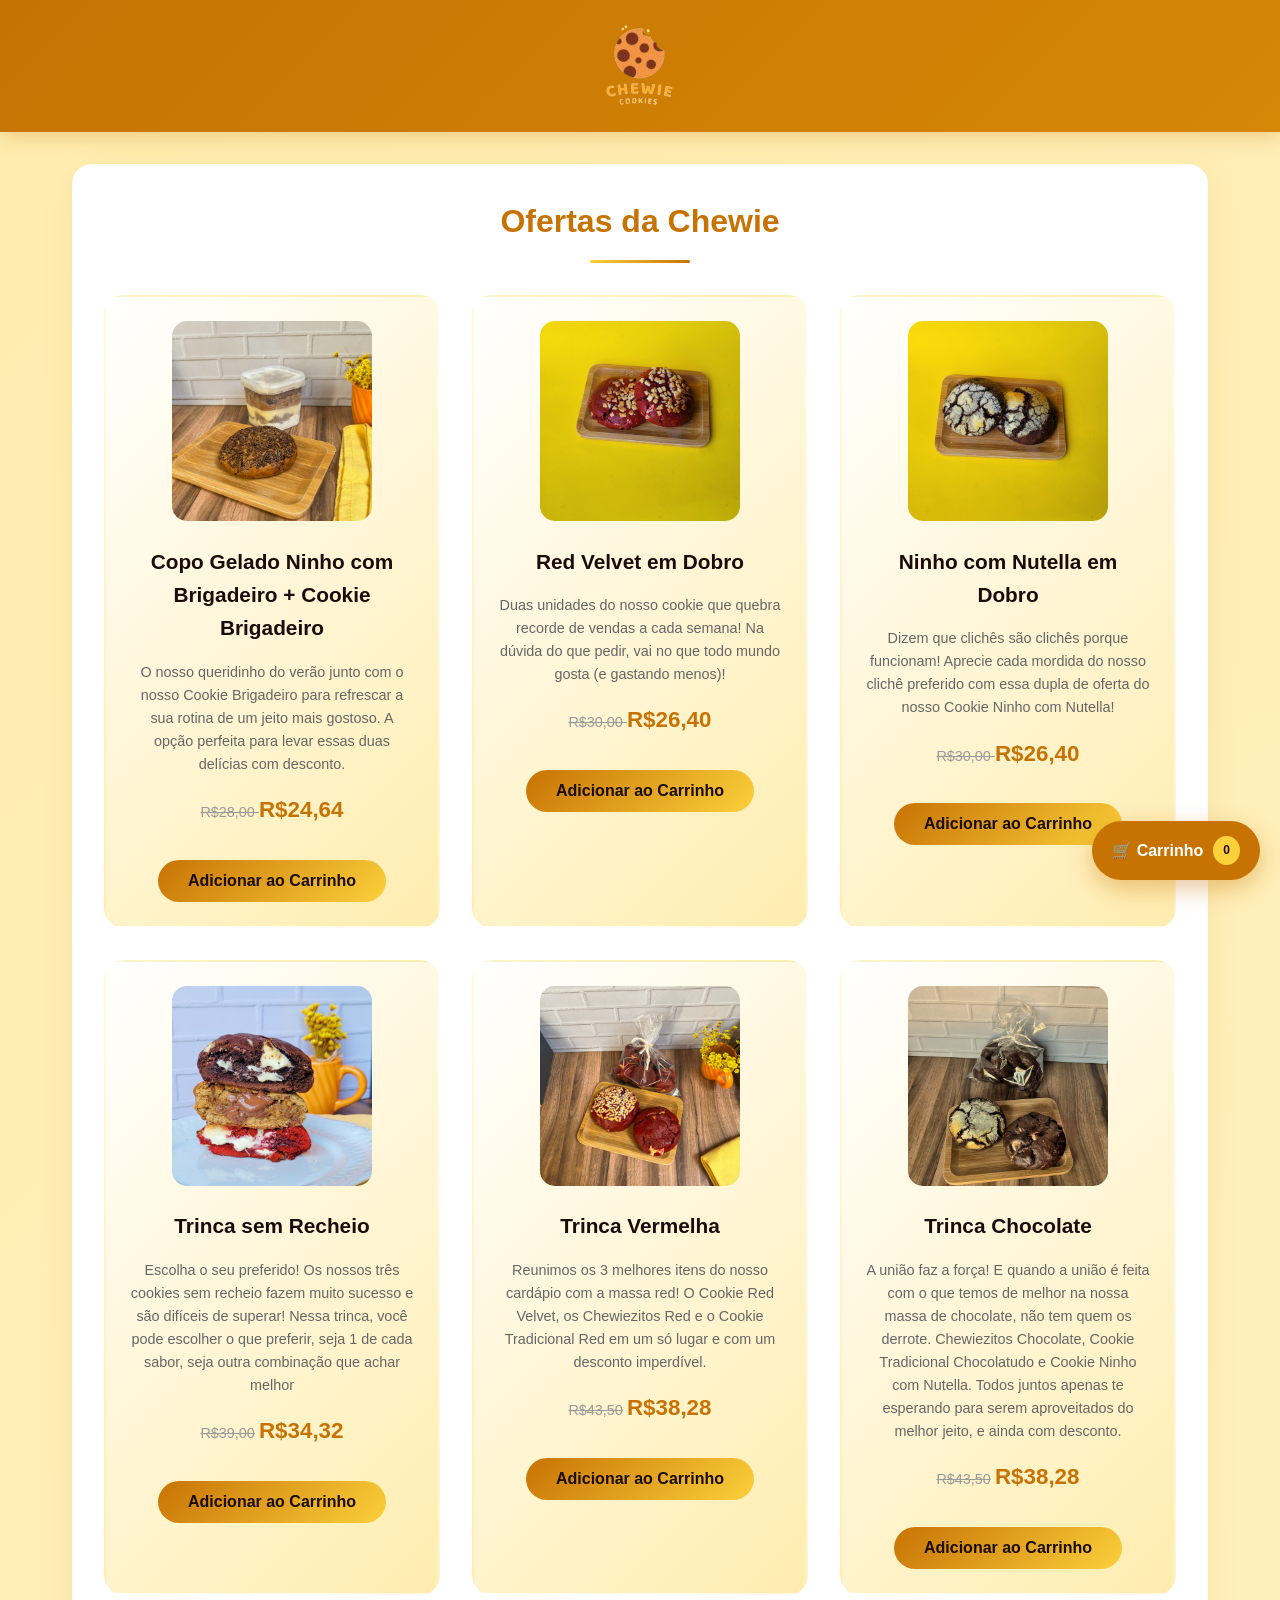
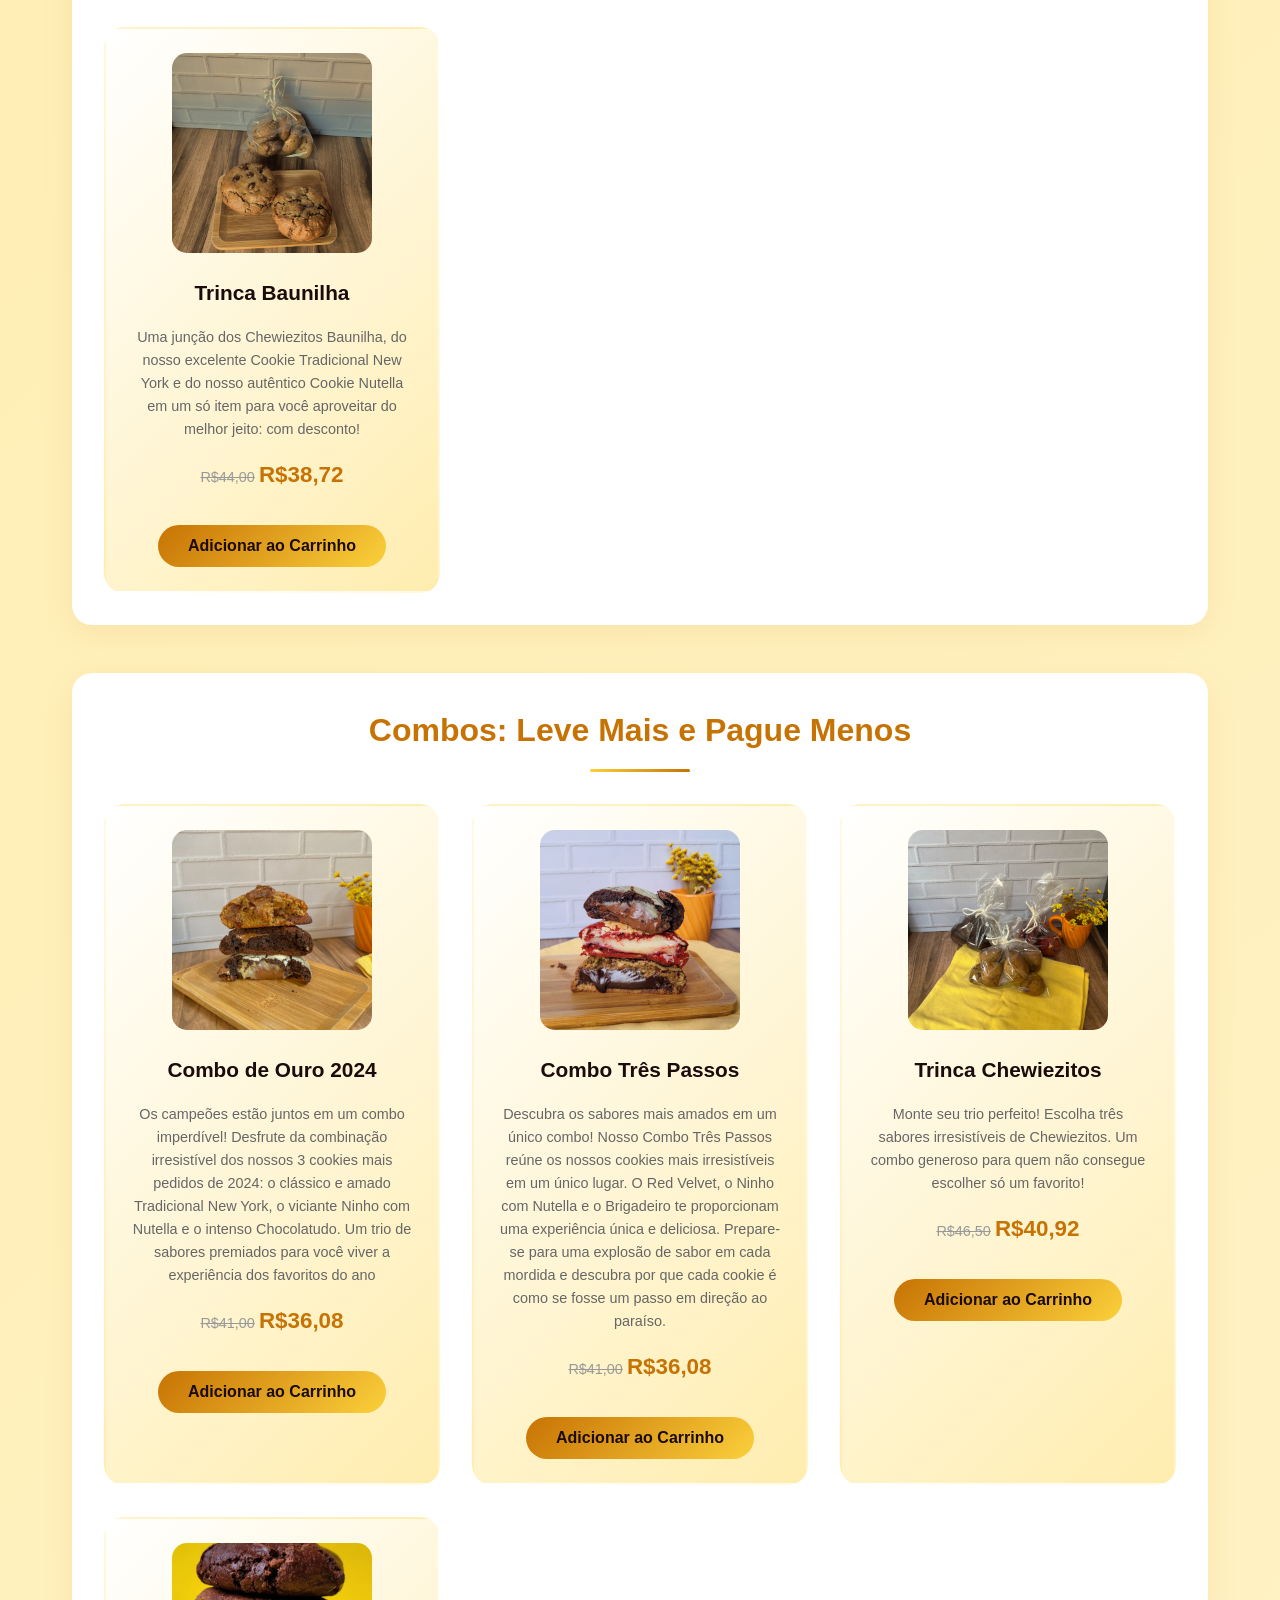
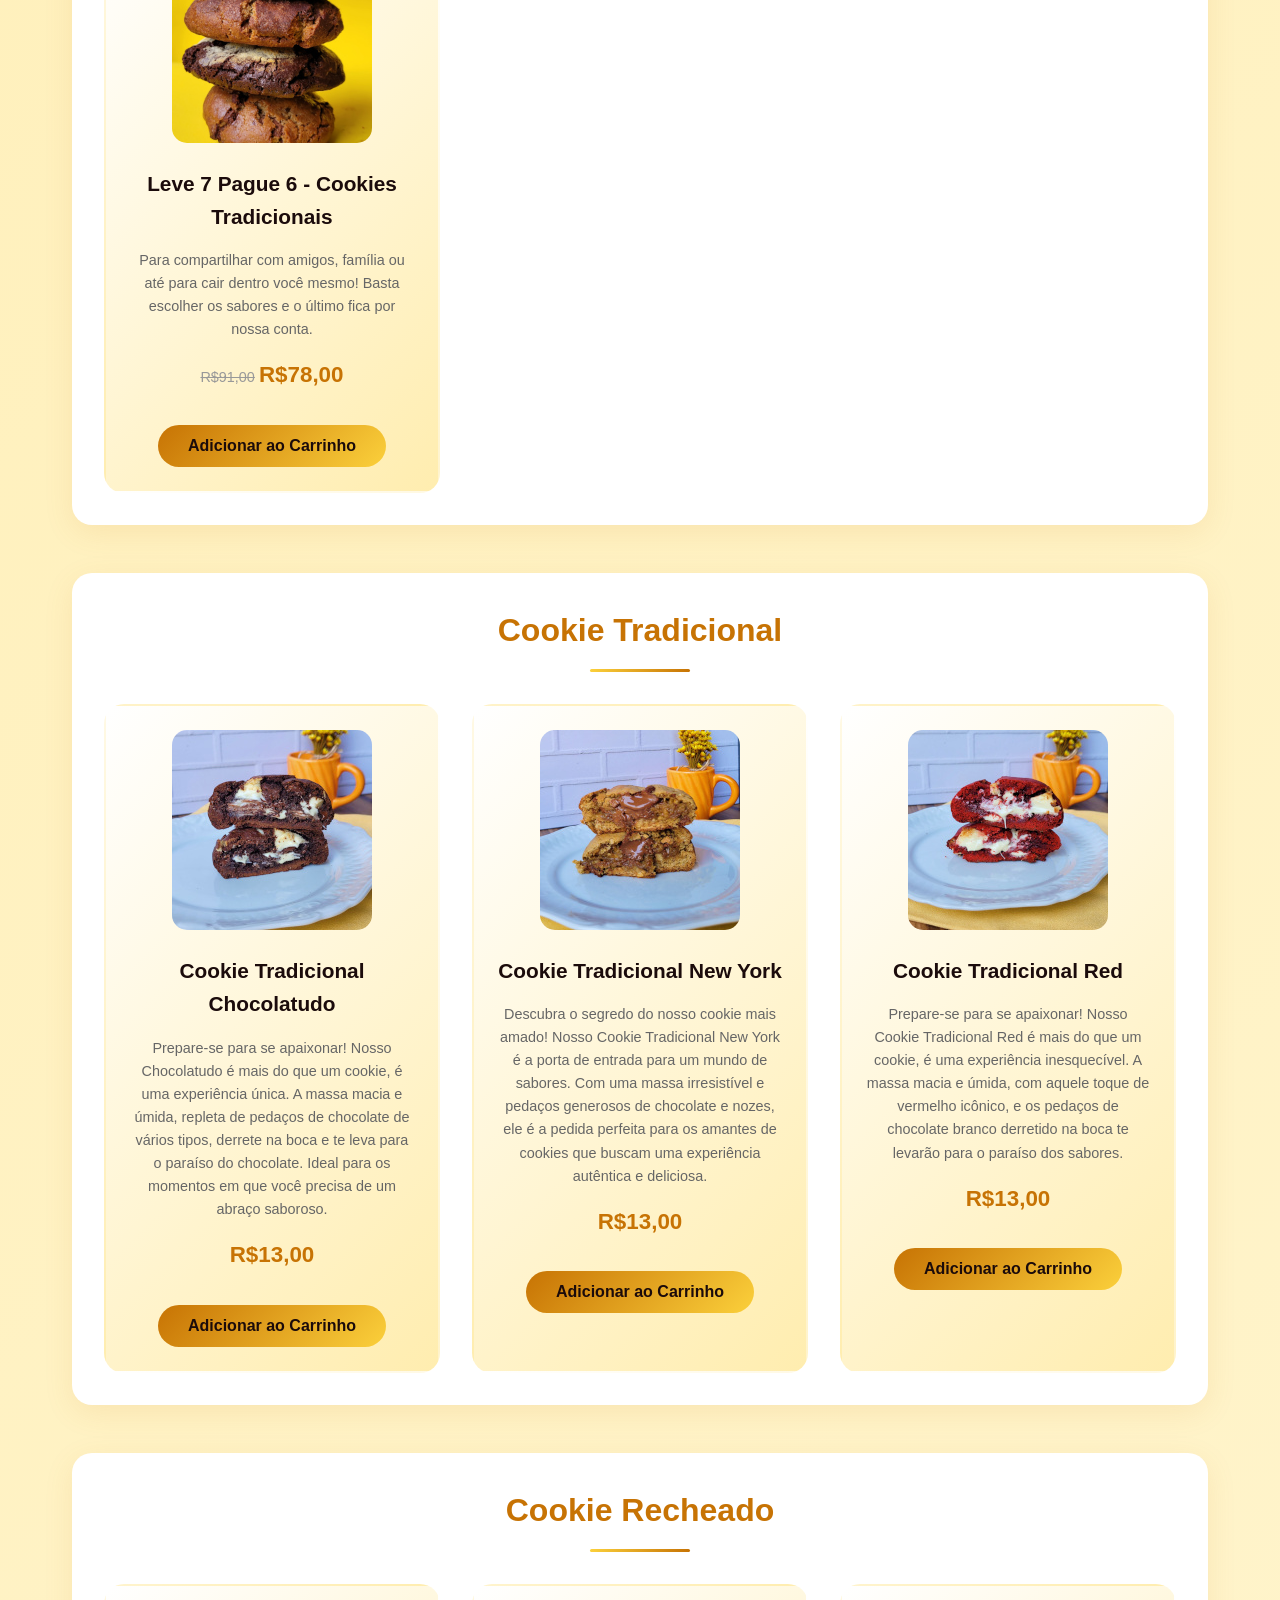
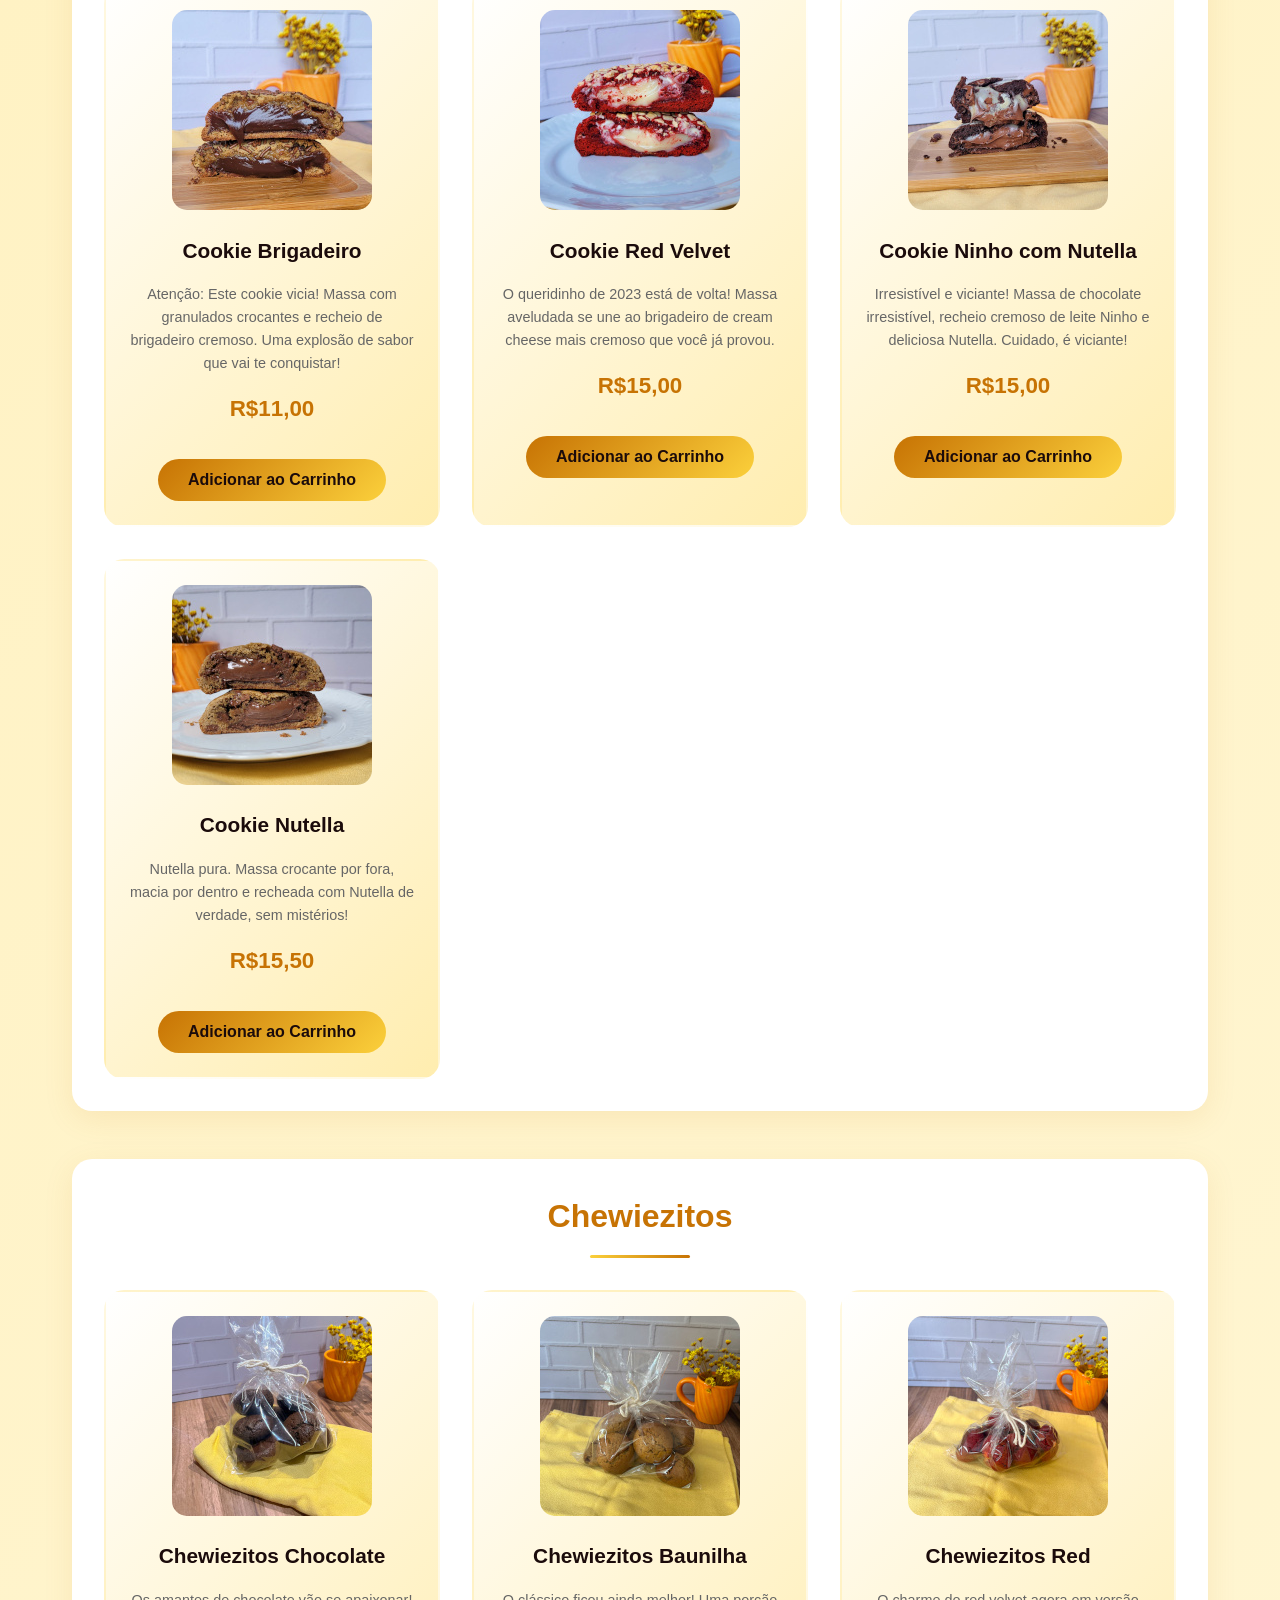
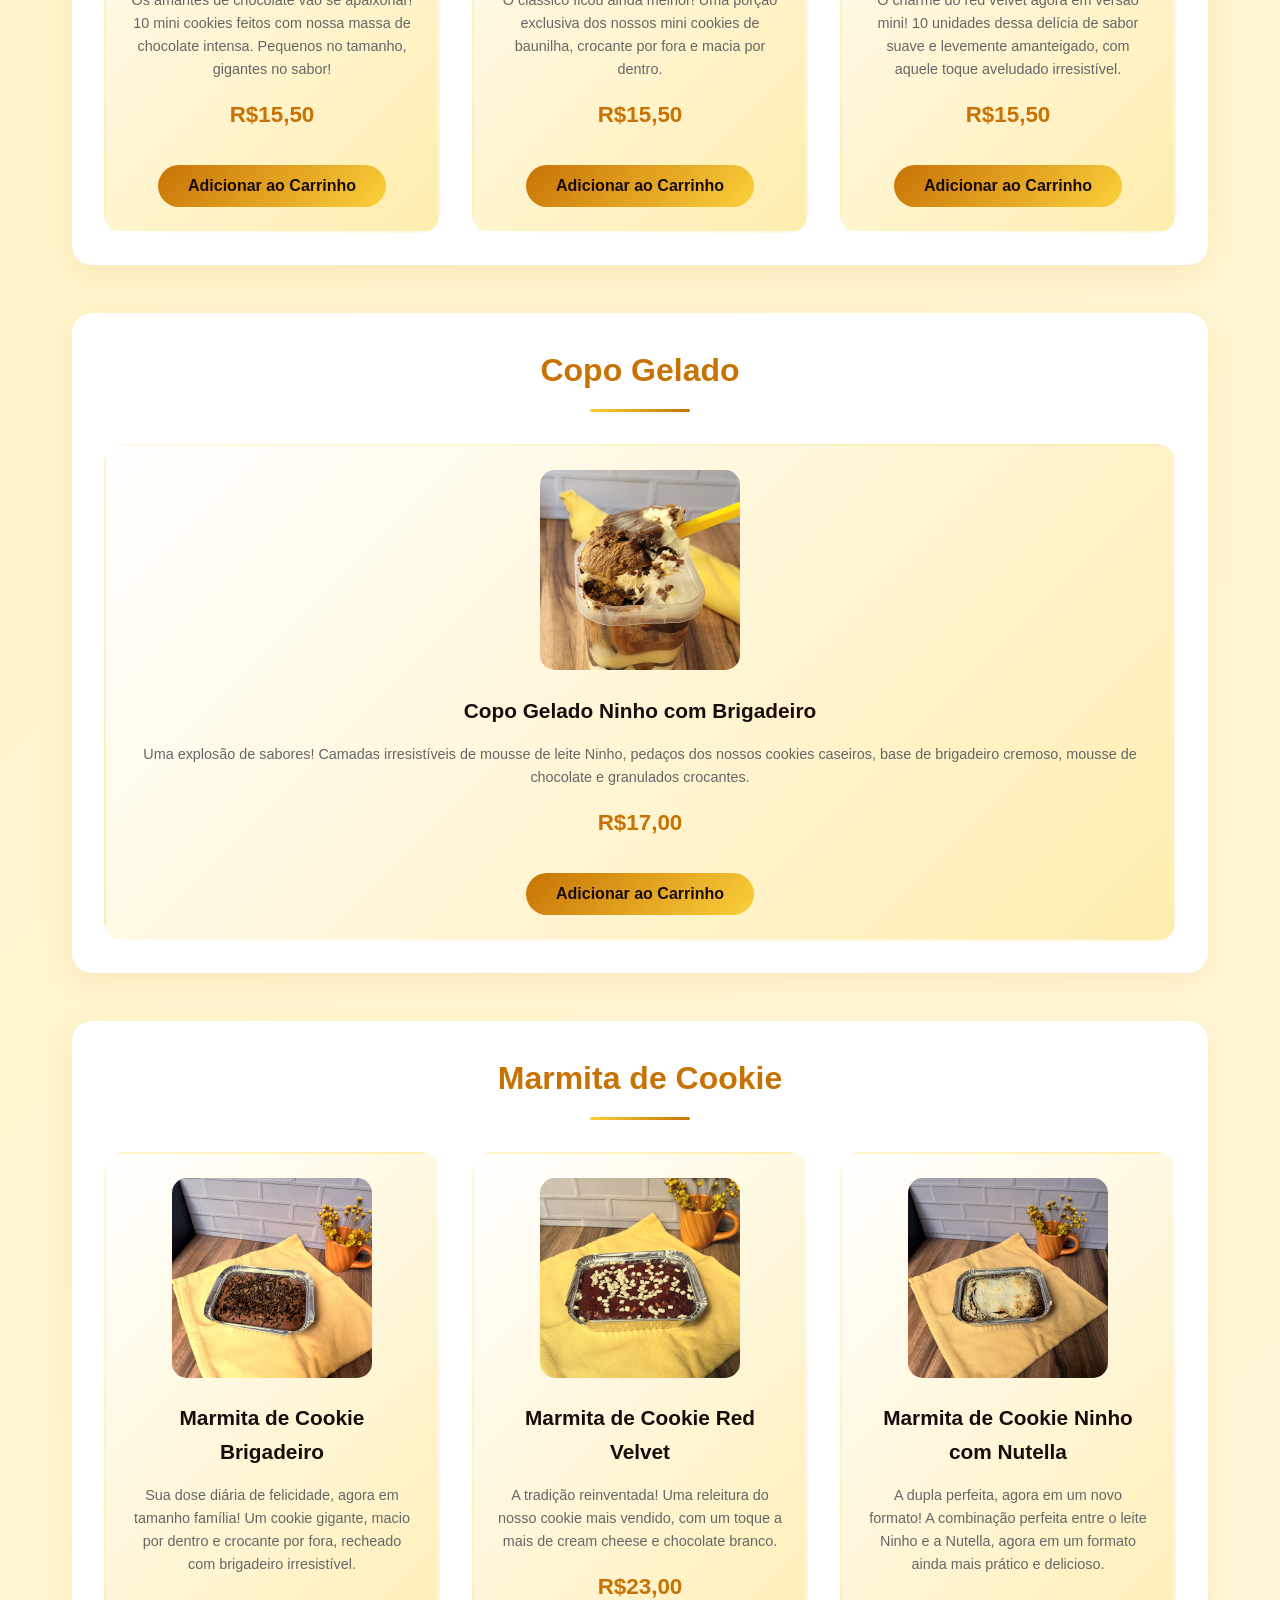
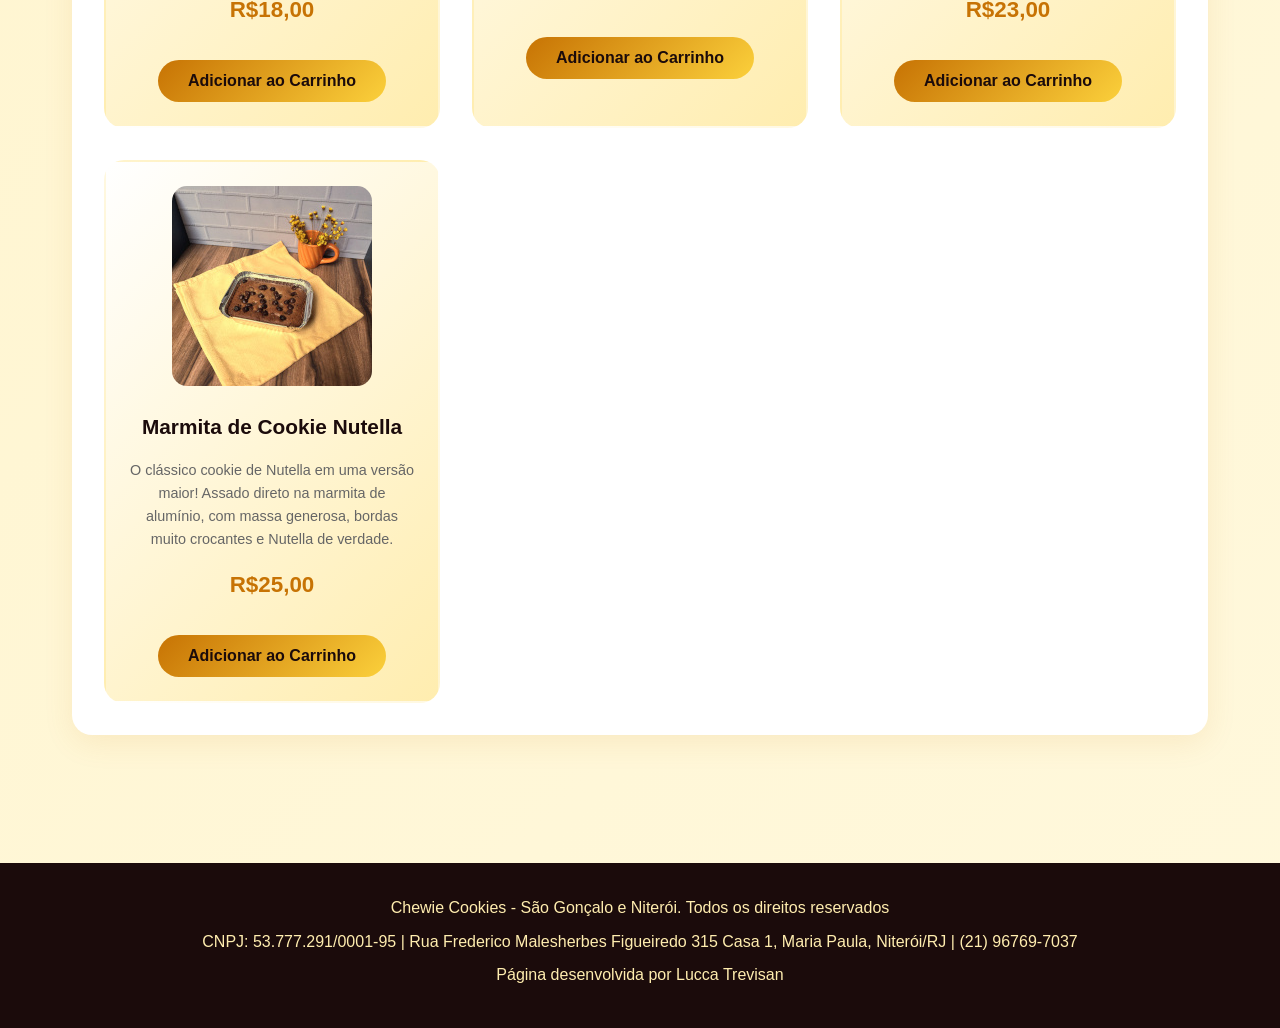
==== commit bbef9a70: "update menu" ====
--- a/index.html
+++ b/index.html
@@ -38,35 +38,6 @@
 
         <main>
             <section class="categoria-produto">
-                <h2>Cookie de Ouro 2024: Os mais vendidos</h2>
-                <section class="container-produto">
-                    <div class="item-produto">
-                        <img src="imagens/cookieDeOuro-300.png" alt="Cookie de Ouro: Tradicional New York" width="200px">
-                        <h3>Cookie de Ouro: Tradicional New York</h3>
-                        <p>O favorito do ano e campeão absoluto do Cookie de Ouro 2024! Nosso Tradicional New York é o verdadeiro rei dos cookies, aclamado por todos que se apaixonaram por sua massa irresistível, repleta de pedaços generosos de chocolate e nozes.</p>
-                        <p><strong>R$13,00</strong></p>
-                        <button class="botao-carrinho" onclick="adicionarAoCarrinho('Cookie de Ouro: Tradicional New York', 13.00)">Adicionar ao Carrinho</button>
-                    </div>
-
-                    <div class="item-produto">
-                        <img src="imagens/cookieDePrata-300.png" alt="Cookie de Prata: Tradicional Chocolatudo" width="200px">
-                        <h3>Cookie de Prata: Tradicional Chocolatudo</h3>
-                        <p>Prepare-se para se apaixonar pelo vice-campeão absoluto do Cookie de Ouro 2024! Nosso Chocolatudo é mais do que um cookie, é uma experiência única. A massa macia e úmida, repleta de pedaços de chocolate de vários tipos, derrete na boca e te leva direto para o paraíso do chocolate. Um abraço saboroso que conquistou o segundo lugar nos corações e pedidos dos nossos clientes durante todo o ano de 2024.</p>
-                        <p><strong>R$13,00</strong></p>
-                        <button class="botao-carrinho" onclick="adicionarAoCarrinho('Cookie de Prata: Tradicional Chocolatudo', 13.00)">Adicionar ao Carrinho</button>
-                    </div>
-
-                    <div class="item-produto">
-                        <img src="imagens/cookieDeBronze-300.png" alt="Cookie de Bronze: Ninho com Nutella" width="200px">
-                        <h3>Cookie de Bronze: Ninho com Nutella</h3>
-                        <p>Irresistível, viciante e agora oficialmente premiado! O Ninho com Nutella garantiu seu lugar no pódio do Cookie de Ouro 2024. Com sua massa de chocolate irresistível, recheio cremoso de leite Ninho e aquela Nutella que derrete corações, ele é a combinação perfeita que conquistou o terceiro lugar nos pedidos mais amados do ano. Cuidado: é impossível comer só um!</p>
-                        <p><strong>R$15,00</strong></p>
-                        <button class="botao-carrinho" onclick="adicionarAoCarrinho('Cookie de Bronze: Ninho com Nutella', 15.00)">Adicionar ao Carrinho</button>
-                    </div>
-                </section>
-            </section>
-
-            <section class="categoria-produto">
                 <h2>Ofertas da Chewie</h2>
                 <section class="container-produto">
                     <div class="item-produto">
@@ -151,33 +122,6 @@
                         <p>Para compartilhar com amigos, família ou até para cair dentro você mesmo! Basta escolher os sabores e o último fica por nossa conta.</p>
                         <p><span class="older-price">R$91,00</span> <strong>R$78,00</strong></p>
                         <button class="botao-carrinho" onclick="adicionarAoCarrinho('Leve 7 Pague 6 - Cookies Tradicionais', 78.00)">Adicionar ao Carrinho</button>
-                    </div>
-                </section>
-            </section>
-
-            <section class="categoria-produto">
-                <h2>Brigadeiro de Colher</h2>
-                <section class="container-produto">
-                    <div class="item-produto">
-                        <img src="imagens/brigadeiroChocolate-300.jpg" alt="Brigadeiro de Colher Chocolate" width="200px">
-                        <h3>Brigadeiro de Colher Chocolate</h3>
-                        <p>Esteja você buscando um adicional delicioso ou um item singular, nosso Recheio de Chocolate promete levar sua felicidade a um novo patamar! Produzido artesanalmente, nosso brigadeiro é delicadamente doce e ostenta uma cremosidade incomparável, que você jamais experimentou.</p>
-                        <p><strong>R$5,50</strong></p>
-                        <button class="botao-carrinho" onclick="adicionarAoCarrinho('Brigadeiro de Colher Chocolate', 5.50)">Adicionar ao Carrinho</button>
-                    </div>
-                    <div class="item-produto">
-                        <img src="imagens/brigadeiroLeiteNinho-300.jpg" alt="Brigadeiro de Colher Leite Ninho" width="200px">
-                        <h3>Brigadeiro de Colher Leite Ninho</h3>
-                        <p>Seja como complemento, seja como protagonista do seu pedido, nosso Recheio Leite Ninho promete elevar seu paladar a um novo nível de satisfação! Apresentamos um equilíbrio perfeito de doçura e cremosidade, nosso recheio autêntico, decorado com leite em pó, destaca-se por sua cremosidade incomparável.</p>
-                        <p><strong>R$5,50</strong></p>
-                        <button class="botao-carrinho" onclick="adicionarAoCarrinho('Brigadeiro de Colher Leite Ninho', 5.50)">Adicionar ao Carrinho</button>
-                    </div>
-                    <div class="item-produto">
-                        <img src="imagens/brigadeiroDoceDeLeite-300.jpg" alt="Brigadeiro de Colher Doce de Leite" width="200px">
-                        <h3>Brigadeiro de Colher Doce de Leite</h3>
-                        <p>Apresentamos o Recheio Doce de Leite, uma verdadeira obra-prima do paladar que vai te proporcionar uma explosão de alegria! Nosso recheio de doce de leite é uma união perfeita entre sabor e textura, tornando-se o mais cremoso que você poderá experimentar</p>
-                        <p><strong>R$5,50</strong></p>
-                        <button class="botao-carrinho" onclick="adicionarAoCarrinho('Brigadeiro de Colher Doce de Leite', 5.50)">Adicionar ao Carrinho</button>
                     </div>
                 </section>
             </section>
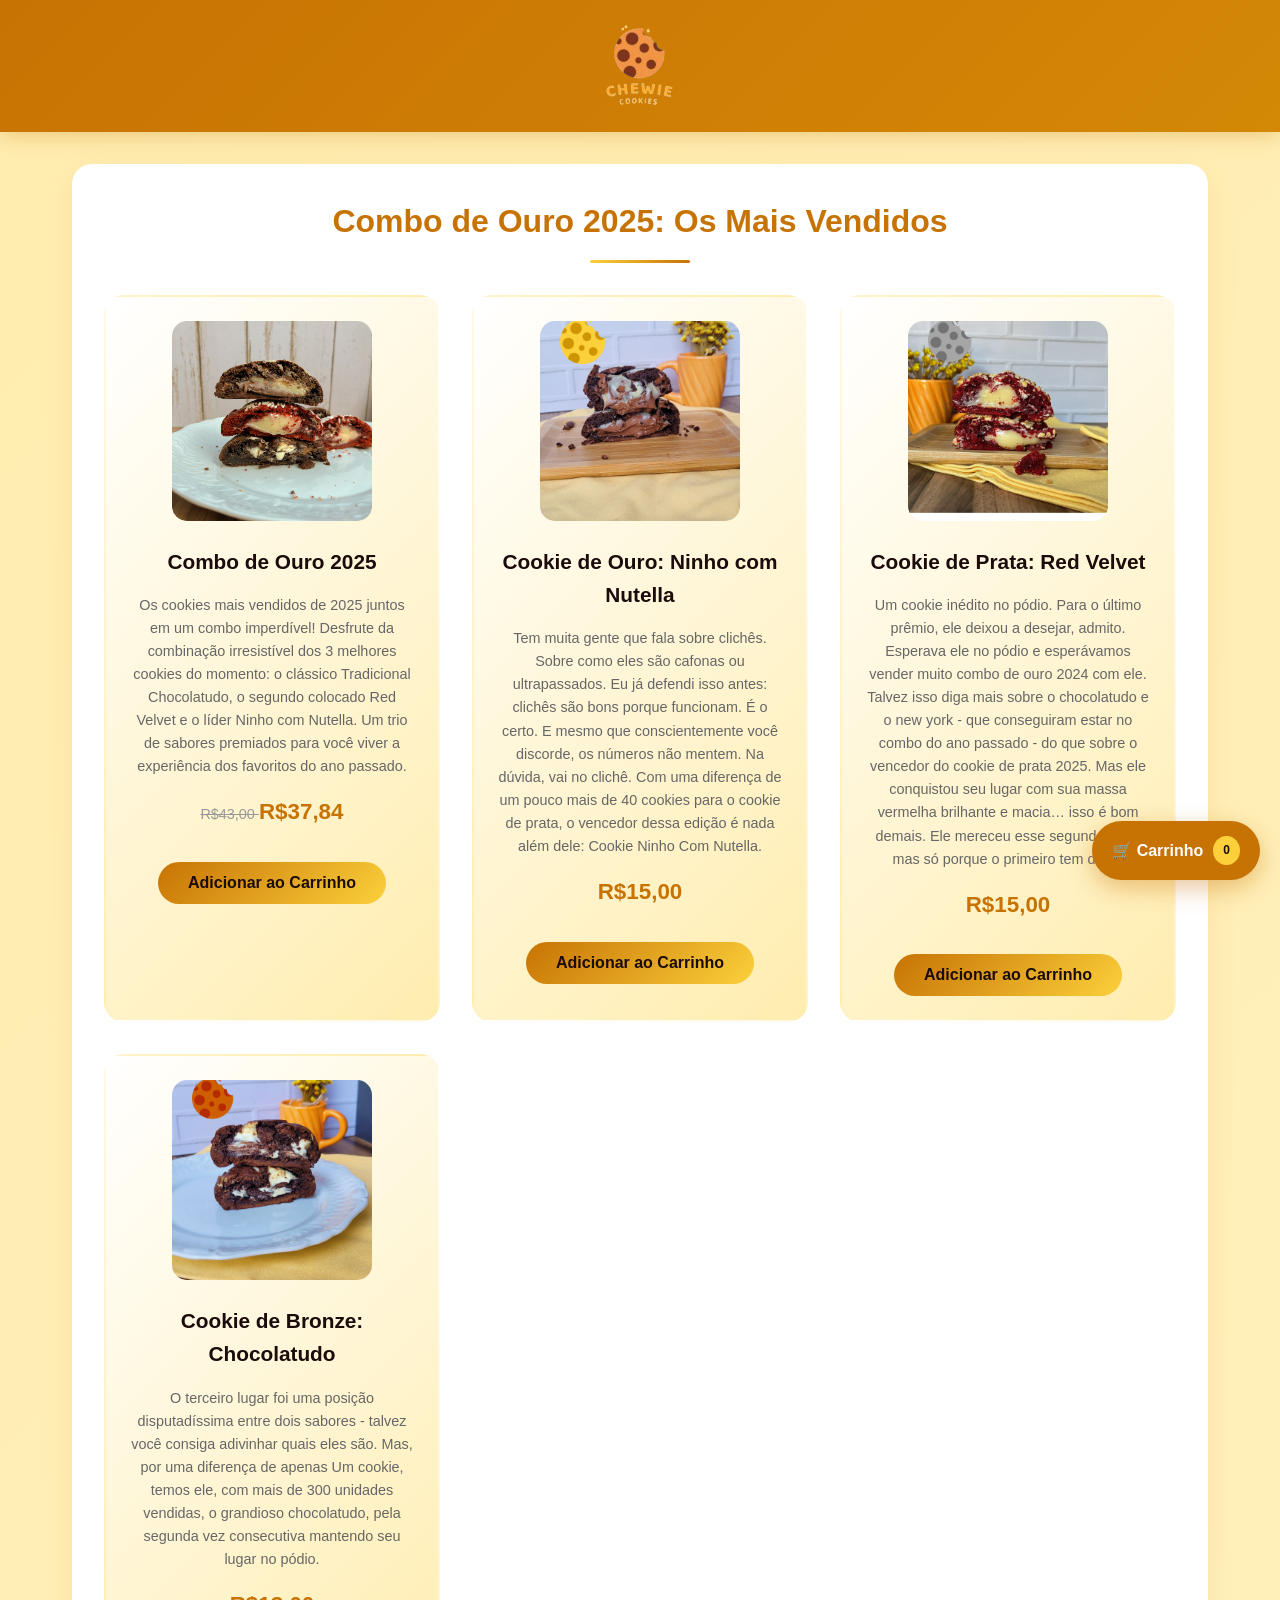
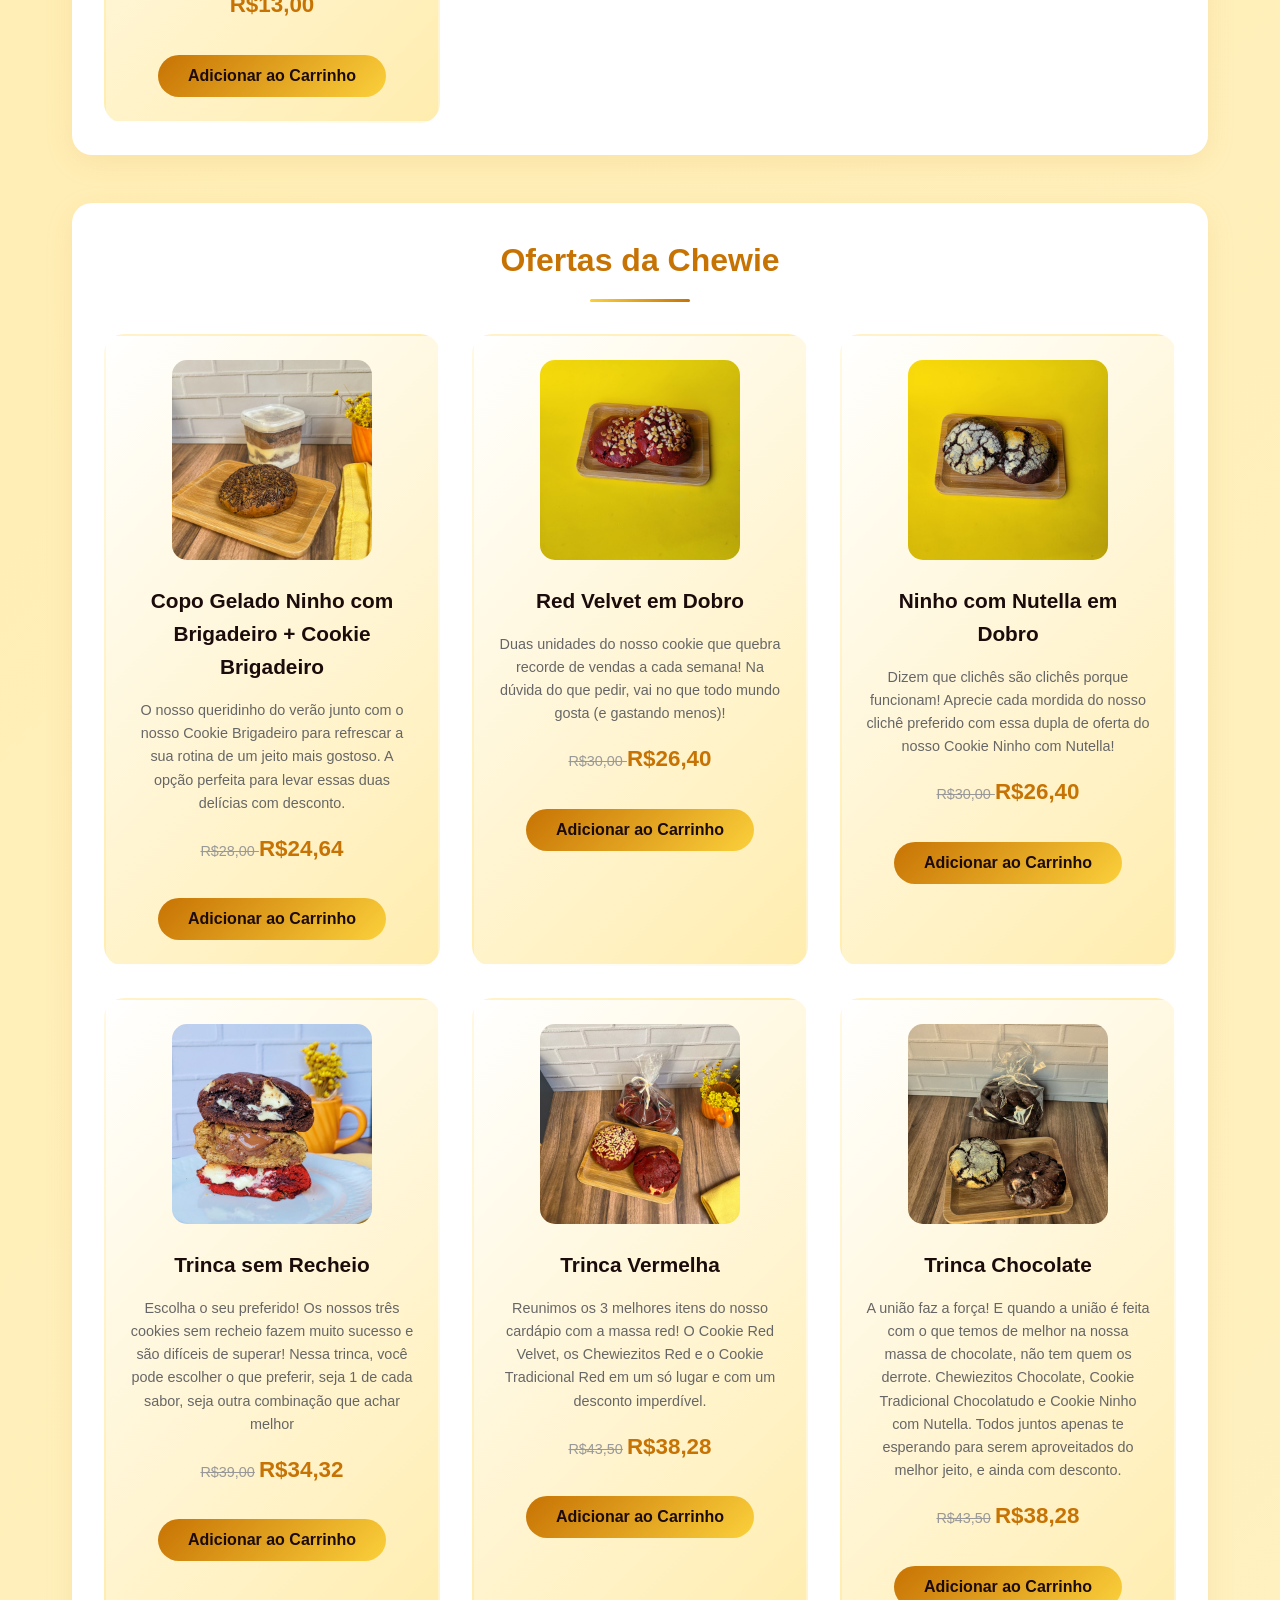
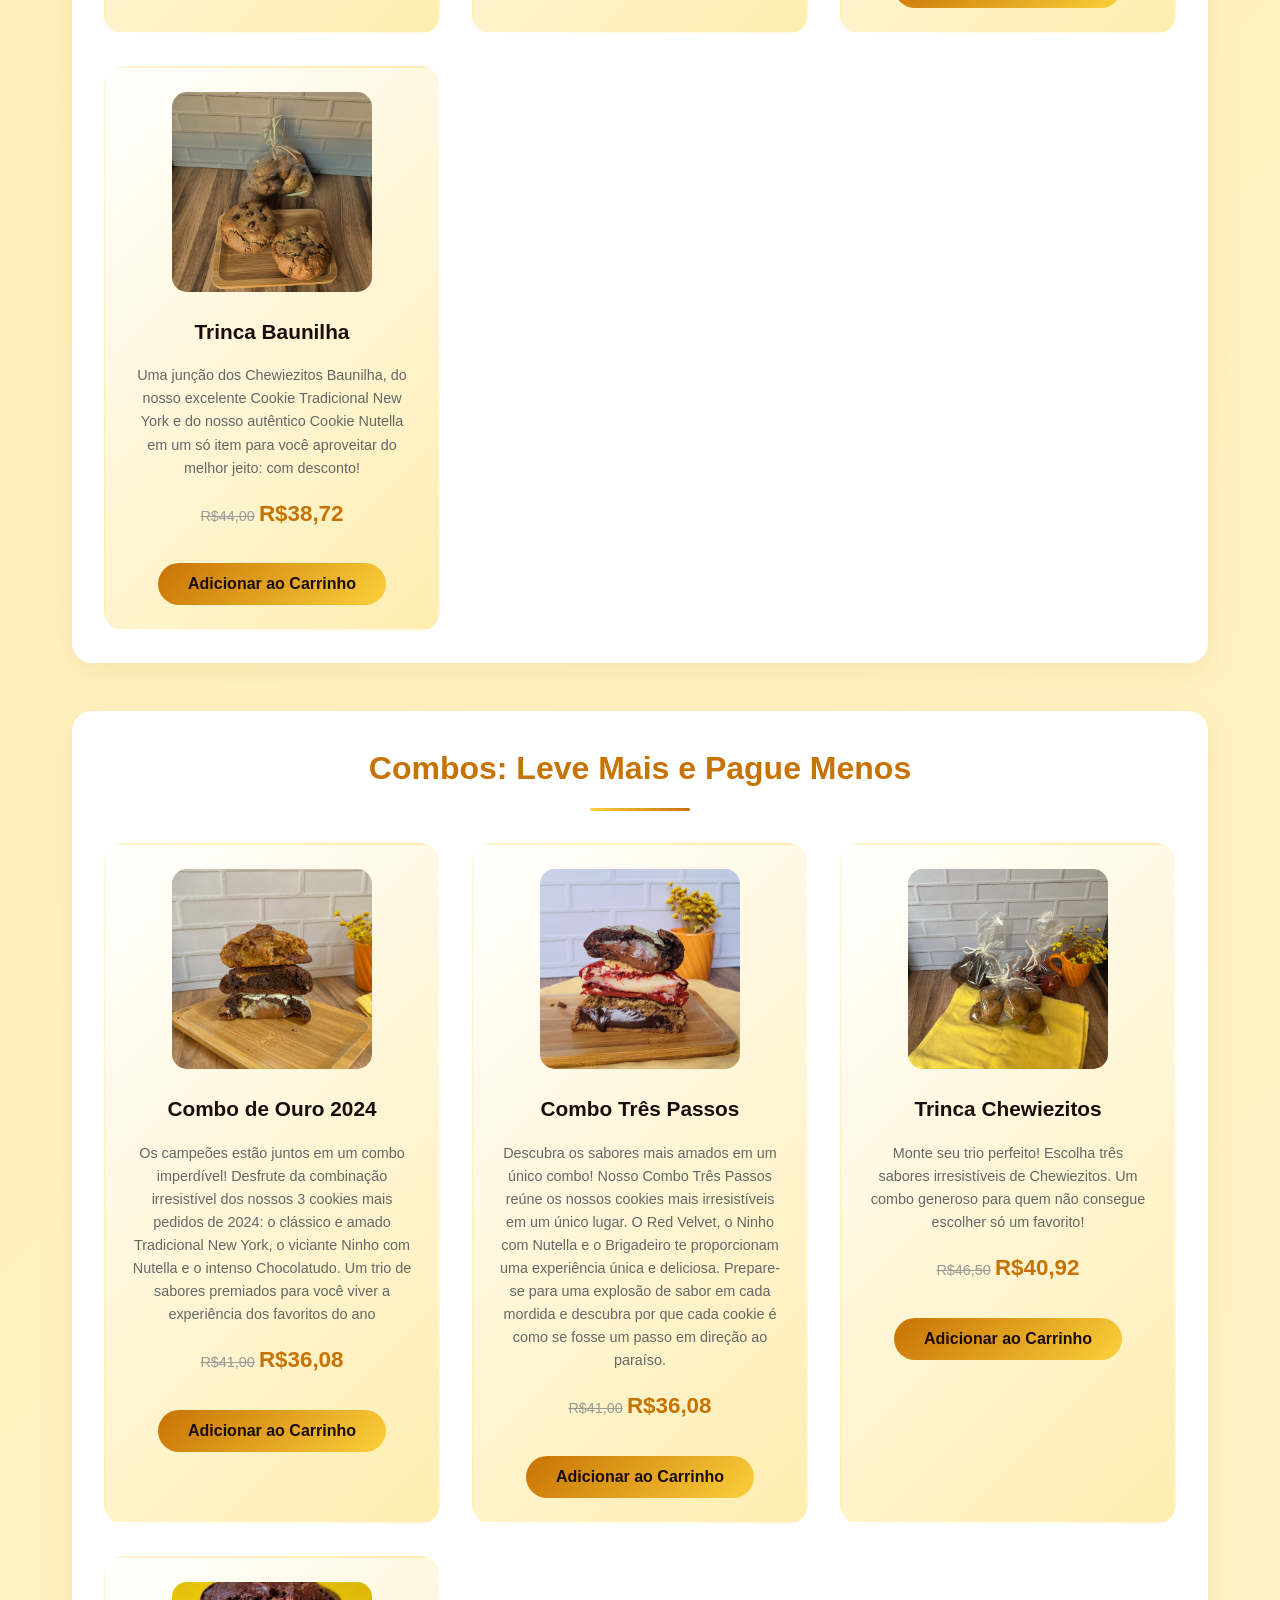
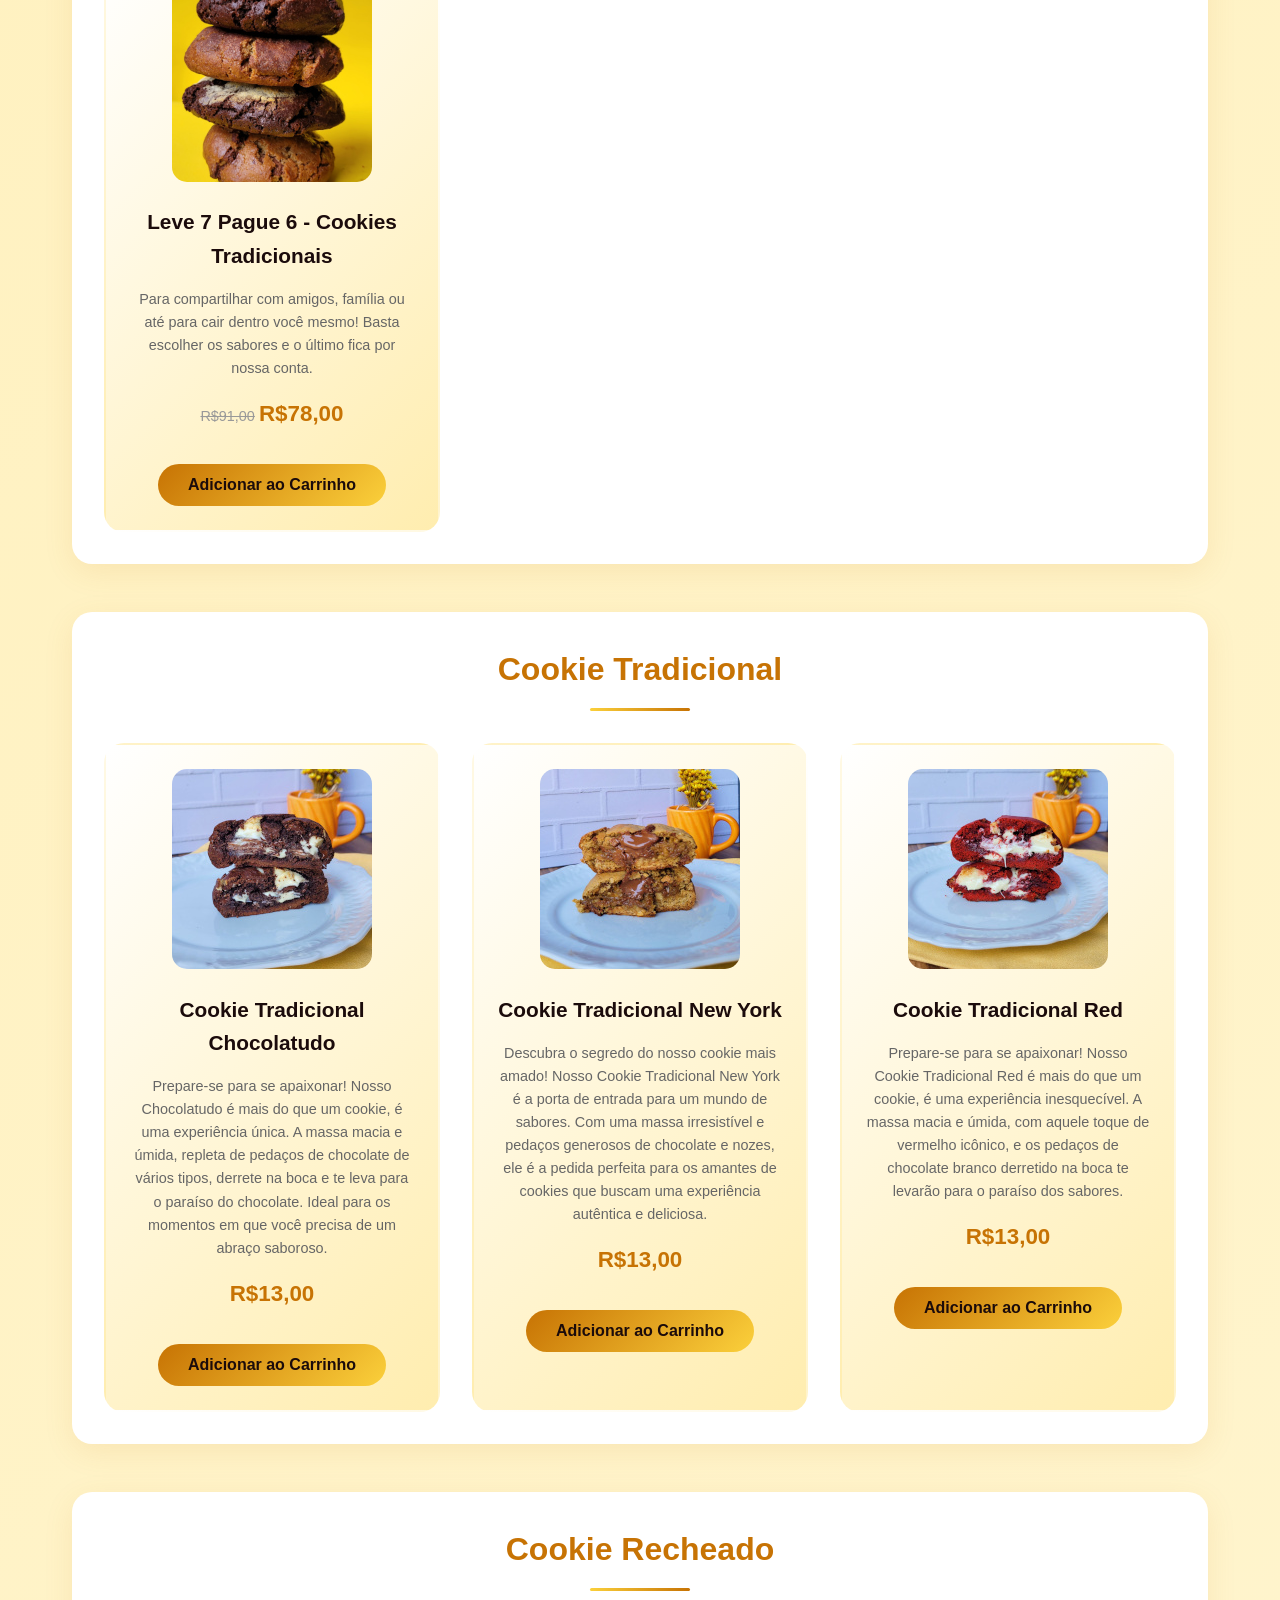
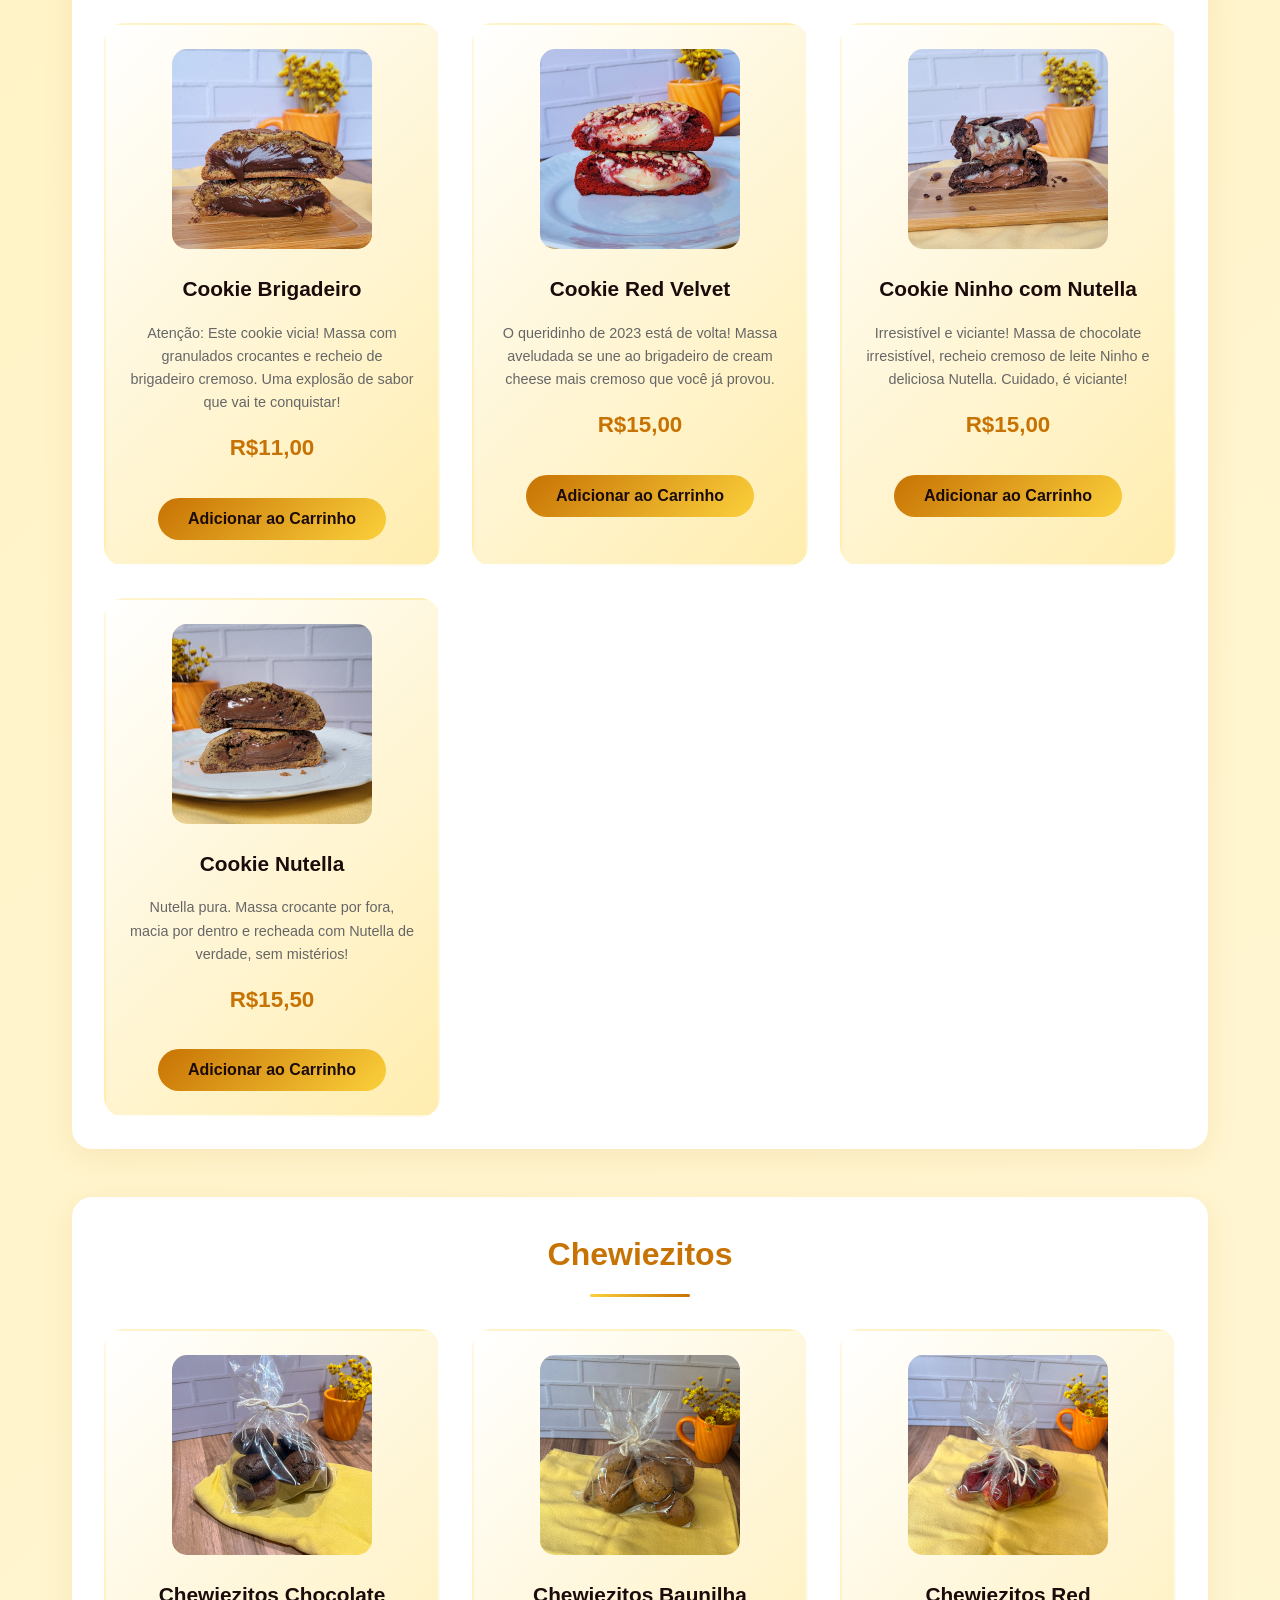
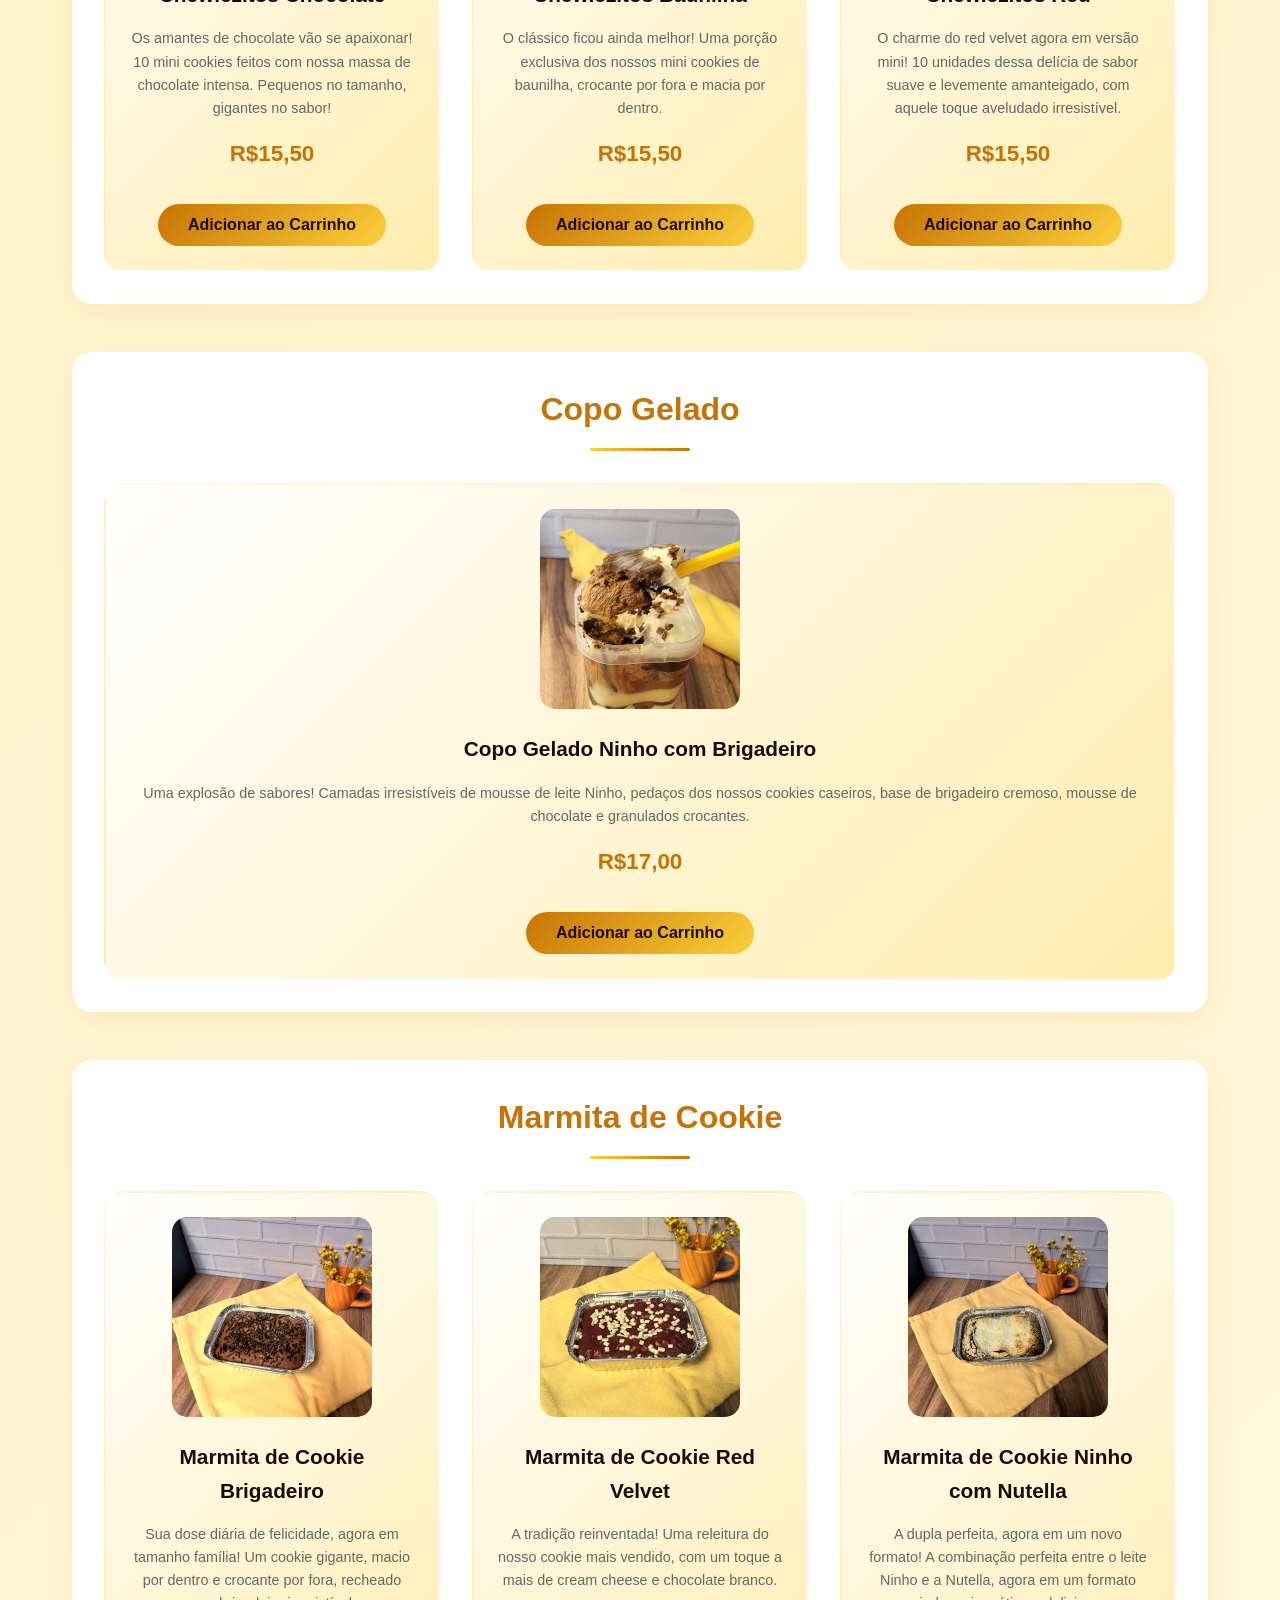
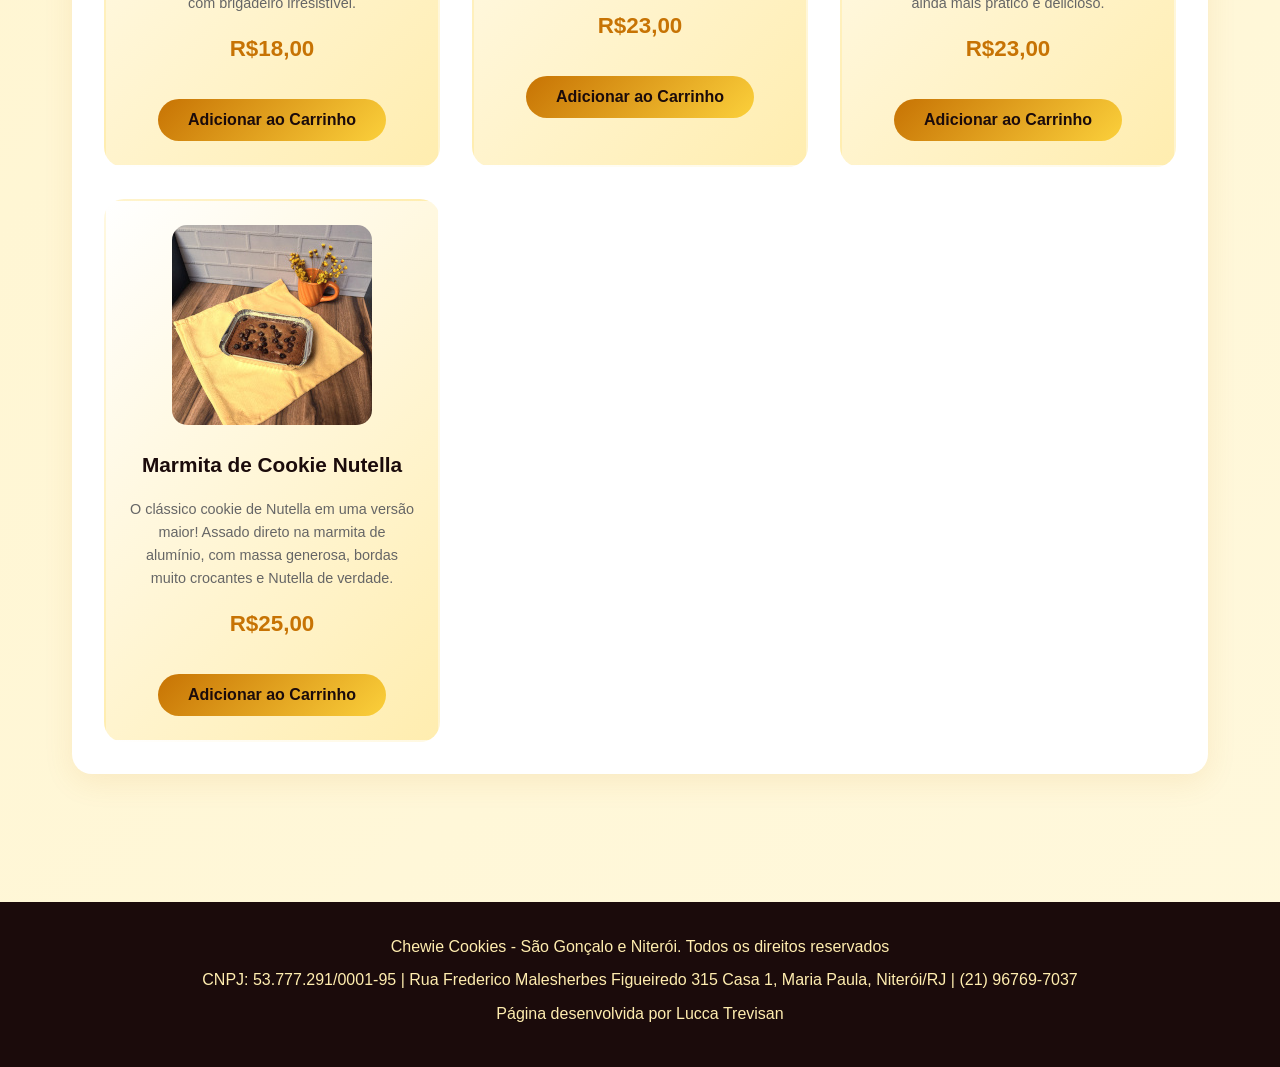
==== commit b012bca6: "added combo de ouro 2025 promotion" ====
--- a/index.html
+++ b/index.html
@@ -38,6 +38,39 @@
 
         <main>
             <section class="categoria-produto">
+                <h2>Combo de Ouro 2025: Os Mais Vendidos</h2>
+                <section class="container-produto">
+                    <div class="item-produto">
+                        <img src="imagens/IMG_3600.jpg" alt="Combo de Ouro 2025" width="200px">
+                        <h3>Combo de Ouro 2025</h3>
+                        <p>Os cookies mais vendidos de 2025 juntos em um combo imperdível! Desfrute da combinação irresistível dos 3 melhores cookies do momento: o clássico Tradicional Chocolatudo, o segundo colocado Red Velvet e o líder Ninho com Nutella. Um trio de sabores premiados para você viver a experiência dos favoritos do ano passado.</p>
+                        <p><span class="older-price">R$43,00 </span><strong>R$37,84</strong></p>
+                        <button class="botao-carrinho" onclick="adicionarAoCarrinho('Combo de Ouro 2025', 37.84)">Adicionar ao Carrinho</button>
+                    </div>
+                    <div class="item-produto">
+                        <img src="imagens/3.png" alt="Cookie de Ouro: Ninho com Nutella" width="200px">
+                        <h3>Cookie de Ouro: Ninho com Nutella</h3>
+                        <p>Tem muita gente que fala sobre clichês. Sobre como eles são cafonas ou ultrapassados. Eu já defendi isso antes: clichês são bons porque funcionam. É o certo. E mesmo que conscientemente você discorde, os números não mentem. Na dúvida, vai no clichê. Com uma diferença de um pouco mais de 40 cookies para o cookie de prata, o vencedor dessa edição é nada além dele: Cookie Ninho Com Nutella.</p>
+                        <p><strong>R$15,00</strong></p>
+                        <button class="botao-carrinho" onclick="adicionarAoCarrinho('Cookie de Ouro: Ninho com Nutella', 15.00)">Adicionar ao Carrinho</button>
+                    </div>
+                    <div class="item-produto">
+                        <img src="imagens/1.png" alt="Cookie de Prata: Red Velvet" width="200px">
+                        <h3>Cookie de Prata: Red Velvet</h3>
+                        <p>Um cookie inédito no pódio. Para o último prêmio, ele deixou a desejar, admito. Esperava ele no pódio e esperávamos vender muito combo de ouro 2024 com ele. Talvez isso diga mais sobre o chocolatudo e o new york - que conseguiram estar no combo do ano passado - do que sobre o vencedor do cookie de prata 2025. Mas ele conquistou seu lugar com sua massa vermelha brilhante e macia… isso é bom demais. Ele mereceu esse segundo lugar mas só porque o primeiro tem dono.</p>
+                        <p><strong>R$15,00</strong></p>
+                        <button class="botao-carrinho" onclick="adicionarAoCarrinho('Cookie de Prata: Red Velvet', 15.00)">Adicionar ao Carrinho</button>
+                    </div>
+                    <div class="item-produto">
+                        <img src="imagens/2.png" alt="Cookie de Bronze: Chocolatudo" width="200px">
+                        <h3>Cookie de Bronze: Chocolatudo</h3>
+                        <p>O terceiro lugar foi uma posição disputadíssima entre dois sabores - talvez você consiga adivinhar quais eles são. Mas, por uma diferença de apenas Um cookie, temos ele, com mais de 300 unidades vendidas, o grandioso chocolatudo, pela segunda vez consecutiva mantendo seu lugar no pódio.</p>
+                        <p><strong>R$13,00</strong></p>
+                        <button class="botao-carrinho" onclick="adicionarAoCarrinho('Cookie de Bronze: Chocolatudo', 13.00)">Adicionar ao Carrinho</button>
+                    </div>
+                </section>
+            </section>
+            <section class="categoria-produto">
                 <h2>Ofertas da Chewie</h2>
                 <section class="container-produto">
                     <div class="item-produto">
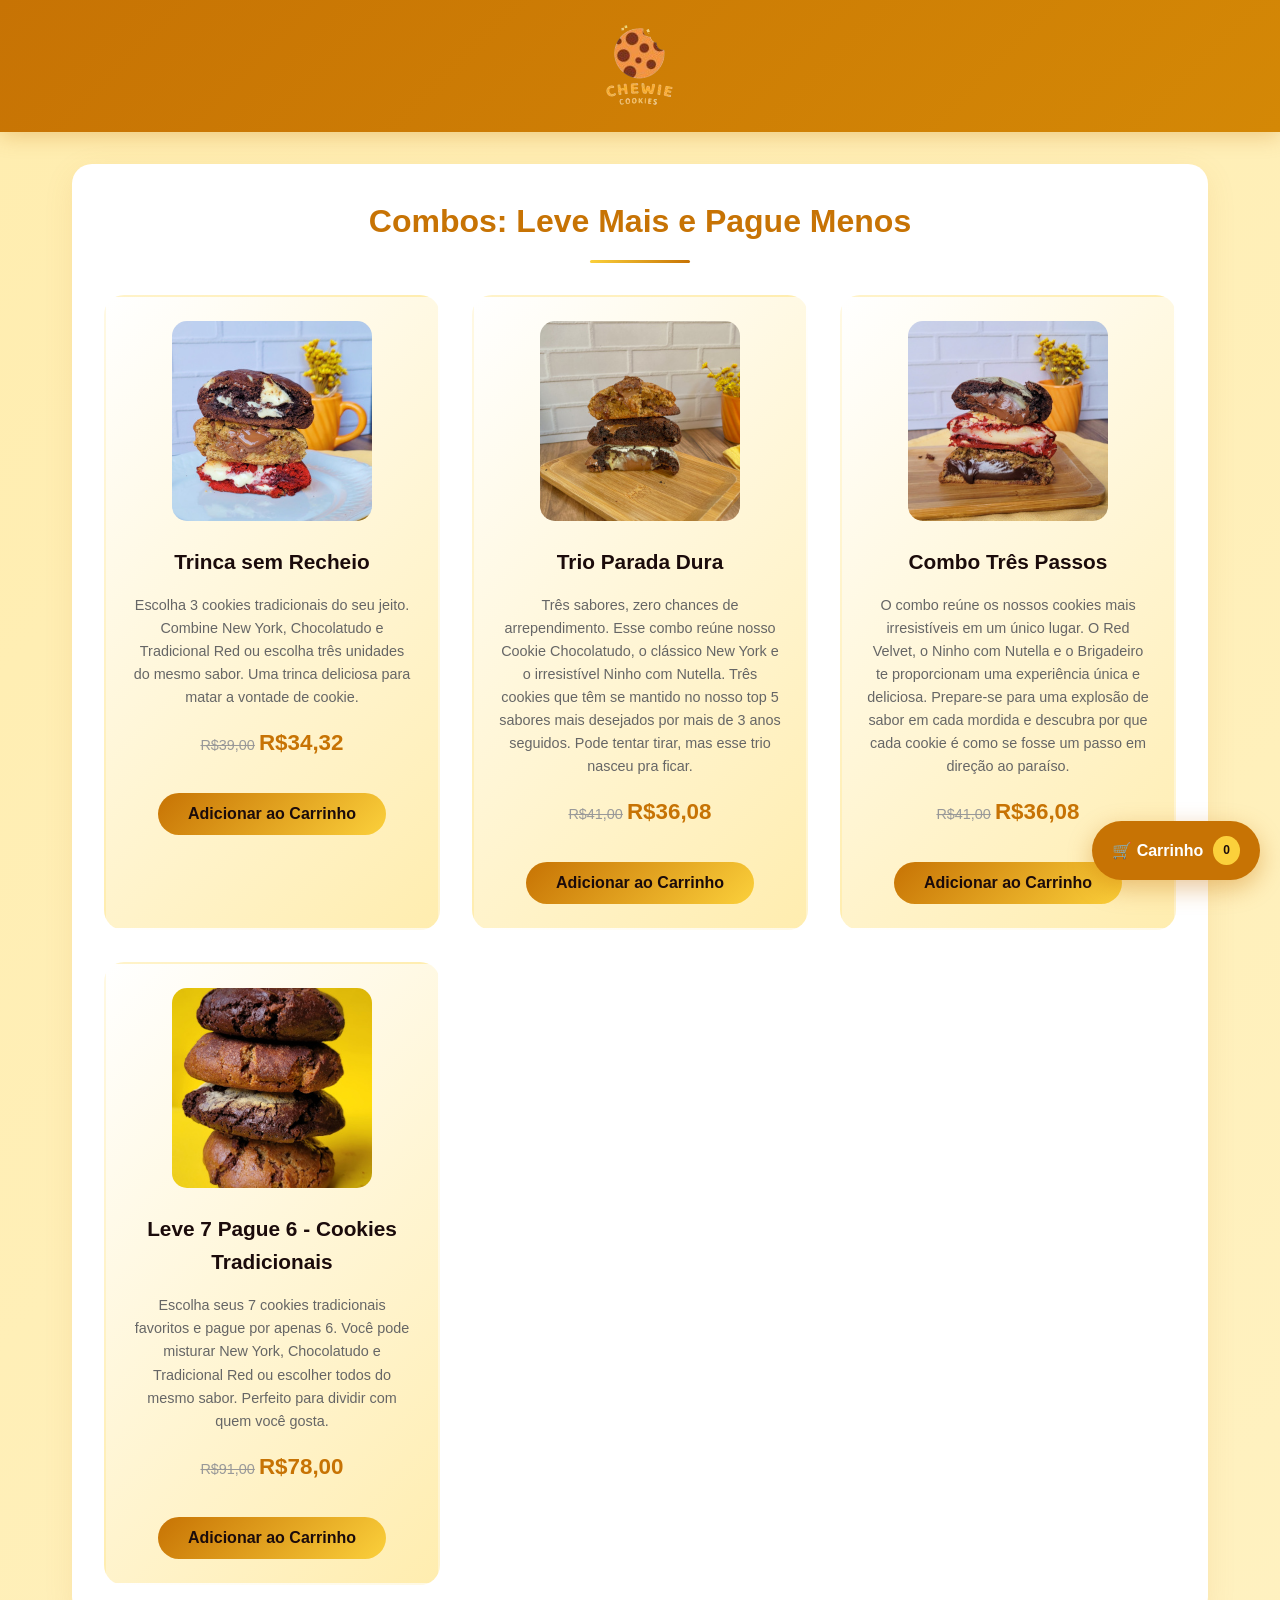
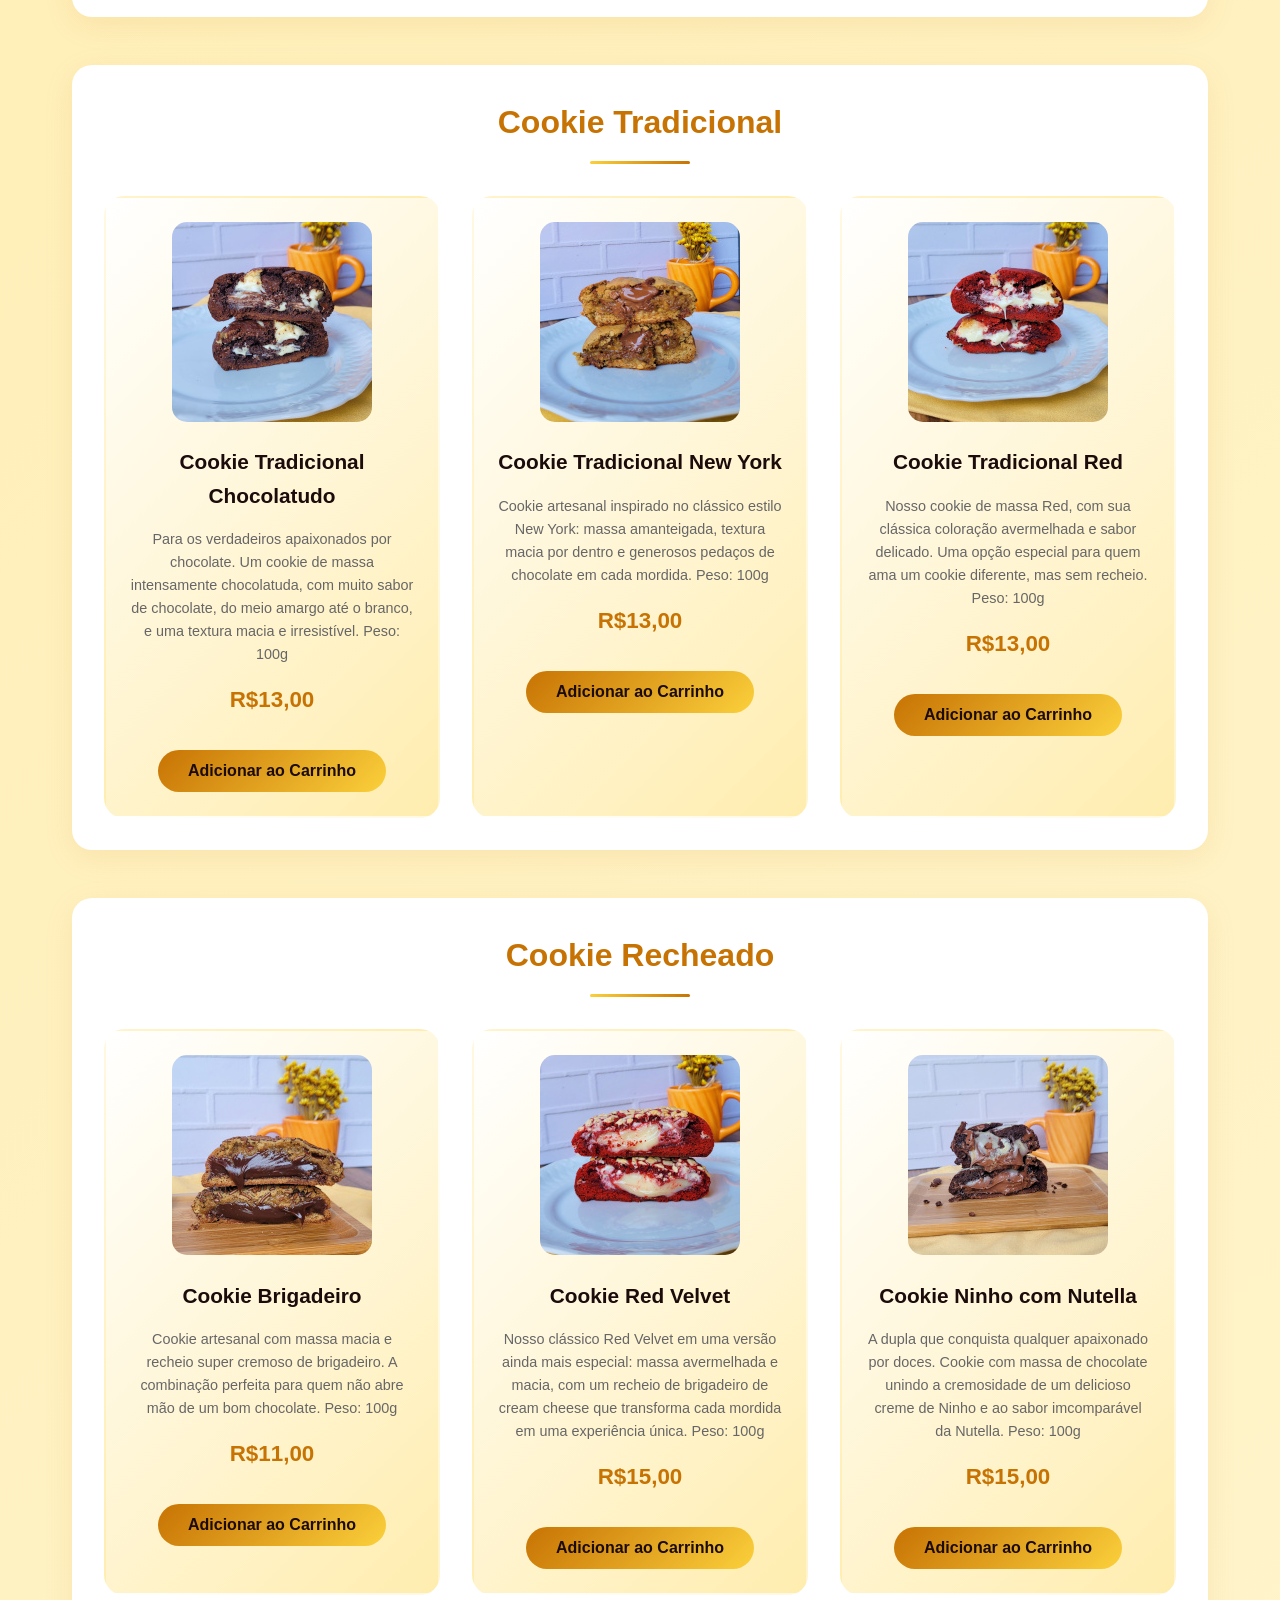
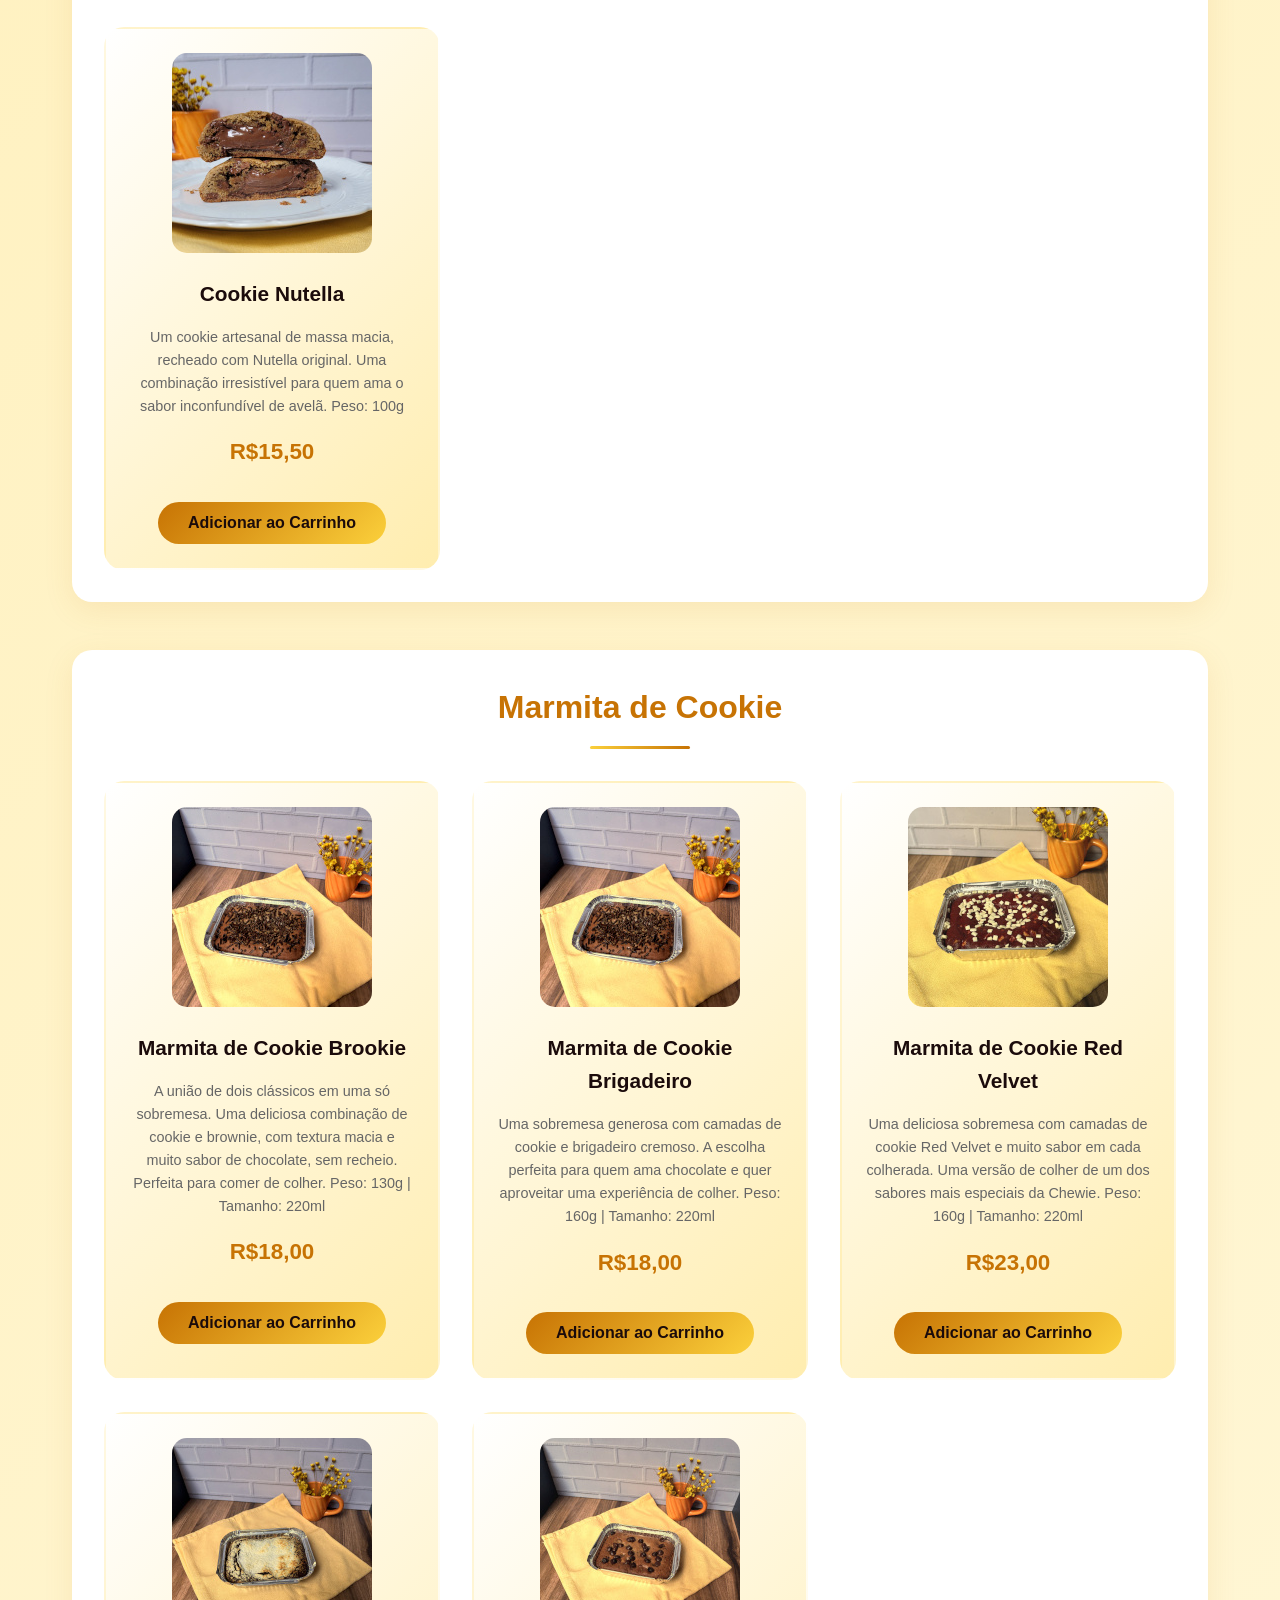
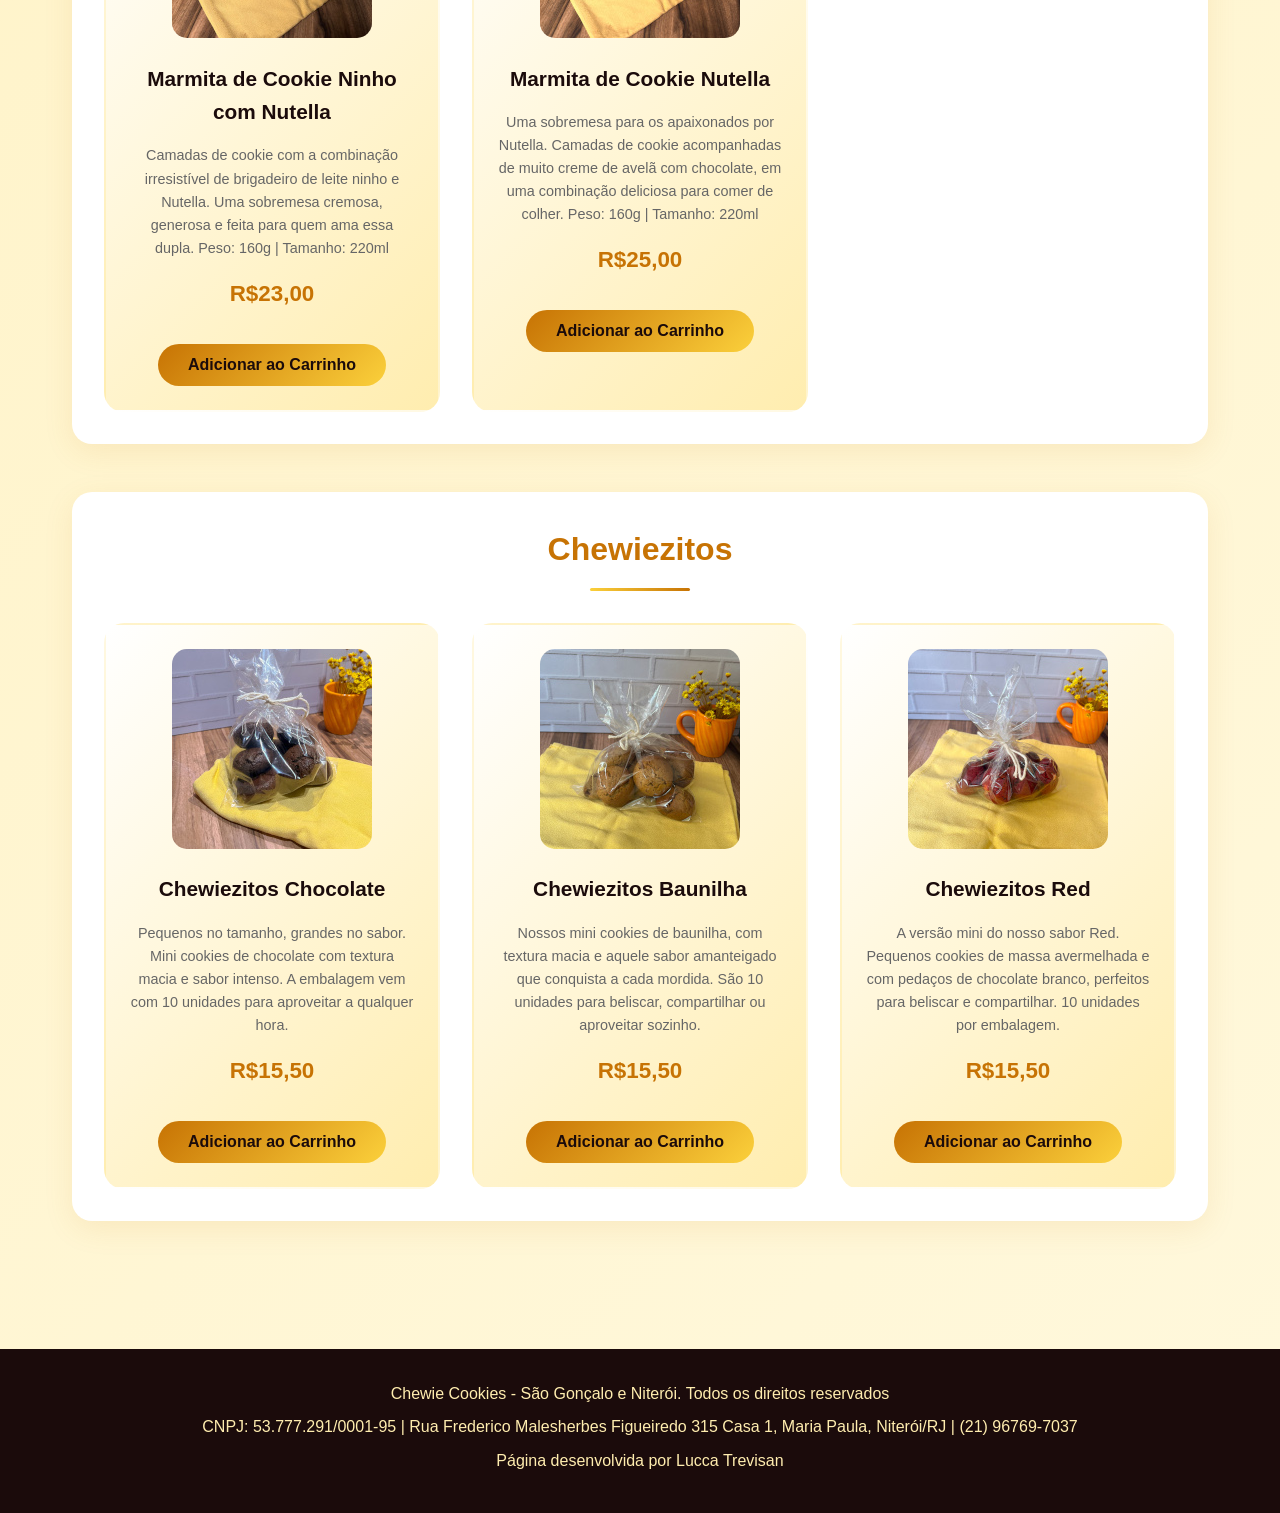
==== commit acd377c8: "update menu with clearer descriptions and less options" ====
--- a/index.html
+++ b/index.html
@@ -28,7 +28,8 @@
                     <div id="itensCarrinho"></div>
                     <div class="total-carrinho">
                         <div class="total-valor">Total: R$ <span id="totalCarrinho">0,00</span></div>
-                        <button class="btn-whatsapp" onclick="enviarWhatsApp()">
+                        <div id="avisoMinimo" style="display:none;"></div>
+                        <button id="btnFinalizar" class="btn-whatsapp" onclick="enviarWhatsApp()">
                             📱 Finalizar no WhatsApp
                         </button>
                     </div>
@@ -38,121 +39,33 @@
 
         <main>
             <section class="categoria-produto">
-                <h2>Combo de Ouro 2025: Os Mais Vendidos</h2>
-                <section class="container-produto">
-                    <div class="item-produto">
-                        <img src="imagens/IMG_3600.jpg" alt="Combo de Ouro 2025" width="200px">
-                        <h3>Combo de Ouro 2025</h3>
-                        <p>Os cookies mais vendidos de 2025 juntos em um combo imperdível! Desfrute da combinação irresistível dos 3 melhores cookies do momento: o clássico Tradicional Chocolatudo, o segundo colocado Red Velvet e o líder Ninho com Nutella. Um trio de sabores premiados para você viver a experiência dos favoritos do ano passado.</p>
-                        <p><span class="older-price">R$43,00 </span><strong>R$37,84</strong></p>
-                        <button class="botao-carrinho" onclick="adicionarAoCarrinho('Combo de Ouro 2025', 37.84)">Adicionar ao Carrinho</button>
-                    </div>
-                    <div class="item-produto">
-                        <img src="imagens/3.png" alt="Cookie de Ouro: Ninho com Nutella" width="200px">
-                        <h3>Cookie de Ouro: Ninho com Nutella</h3>
-                        <p>Tem muita gente que fala sobre clichês. Sobre como eles são cafonas ou ultrapassados. Eu já defendi isso antes: clichês são bons porque funcionam. É o certo. E mesmo que conscientemente você discorde, os números não mentem. Na dúvida, vai no clichê. Com uma diferença de um pouco mais de 40 cookies para o cookie de prata, o vencedor dessa edição é nada além dele: Cookie Ninho Com Nutella.</p>
-                        <p><strong>R$15,00</strong></p>
-                        <button class="botao-carrinho" onclick="adicionarAoCarrinho('Cookie de Ouro: Ninho com Nutella', 15.00)">Adicionar ao Carrinho</button>
-                    </div>
-                    <div class="item-produto">
-                        <img src="imagens/1.png" alt="Cookie de Prata: Red Velvet" width="200px">
-                        <h3>Cookie de Prata: Red Velvet</h3>
-                        <p>Um cookie inédito no pódio. Para o último prêmio, ele deixou a desejar, admito. Esperava ele no pódio e esperávamos vender muito combo de ouro 2024 com ele. Talvez isso diga mais sobre o chocolatudo e o new york - que conseguiram estar no combo do ano passado - do que sobre o vencedor do cookie de prata 2025. Mas ele conquistou seu lugar com sua massa vermelha brilhante e macia… isso é bom demais. Ele mereceu esse segundo lugar mas só porque o primeiro tem dono.</p>
-                        <p><strong>R$15,00</strong></p>
-                        <button class="botao-carrinho" onclick="adicionarAoCarrinho('Cookie de Prata: Red Velvet', 15.00)">Adicionar ao Carrinho</button>
-                    </div>
-                    <div class="item-produto">
-                        <img src="imagens/2.png" alt="Cookie de Bronze: Chocolatudo" width="200px">
-                        <h3>Cookie de Bronze: Chocolatudo</h3>
-                        <p>O terceiro lugar foi uma posição disputadíssima entre dois sabores - talvez você consiga adivinhar quais eles são. Mas, por uma diferença de apenas Um cookie, temos ele, com mais de 300 unidades vendidas, o grandioso chocolatudo, pela segunda vez consecutiva mantendo seu lugar no pódio.</p>
-                        <p><strong>R$13,00</strong></p>
-                        <button class="botao-carrinho" onclick="adicionarAoCarrinho('Cookie de Bronze: Chocolatudo', 13.00)">Adicionar ao Carrinho</button>
-                    </div>
-                </section>
-            </section>
-            <section class="categoria-produto">
-                <h2>Ofertas da Chewie</h2>
-                <section class="container-produto">
-                    <div class="item-produto">
-                        <img src="imagens/comboCopoCookie-300.JPG" alt="Copo Gelado Ninho com Brigadeiro + Cookie Brigadeiro" width="200px">
-                        <h3>Copo Gelado Ninho com Brigadeiro + Cookie Brigadeiro</h3>
-                        <p>O nosso queridinho do verão junto com o nosso Cookie Brigadeiro para refrescar a sua rotina de um jeito mais gostoso. A opção perfeita para levar essas duas delícias com desconto.</p>
-                        <p><span class="older-price">R$28,00 </span><strong>R$24,64</strong></p>
-                        <button class="botao-carrinho" onclick="adicionarAoCarrinho('Copo Gelado Ninho com Brigadeiro + Cookie Brigadeiro', 24.64)">Adicionar ao Carrinho</button>
-                    </div>
-                    <div class="item-produto">
-                        <img src="imagens/redEmDobro-300.jpg" alt="Red Velvet em Dobro" width="200px">
-                        <h3>Red Velvet em Dobro</h3>
-                        <p>Duas unidades do nosso cookie que quebra recorde de vendas a cada semana! Na dúvida do que pedir, vai no que todo mundo gosta (e gastando menos)!</p>
-                        <p><span class="older-price">R$30,00 </span> <strong>R$26,40</strong></p>
-                        <button class="botao-carrinho" onclick="adicionarAoCarrinho('Red Velvet Em Dobro', 26.40)">Adicionar ao Carrinho</button>
-                    </div>
-                    <div class="item-produto">
-                        <img src="imagens/ninhoNutellaEmDobro-300.jpg" alt="Ninho com Nutella em Dobro" width="200px">
-                        <h3>Ninho com Nutella em Dobro</h3>
-                        <p>Dizem que clichês são clichês porque funcionam! Aprecie cada mordida do nosso clichê preferido com essa dupla de oferta do nosso Cookie Ninho com Nutella!</p>
-                        <p><span class="older-price">R$30,00 </span> <strong>R$26,40</strong></p>
-                        <button class="botao-carrinho" onclick="adicionarAoCarrinho('Ninho com Nutella em Dobro', 26.40)">Adicionar ao Carrinho</button>
-                    </div>
+                <h2>Combos: Leve Mais e Pague Menos</h2>
+                <section class="container-produto">
                     <div class="item-produto">
                         <img src="imagens/trincaSemRecheio-300.jpg" alt="Trinca sem Recheio" width="200px">
                         <h3>Trinca sem Recheio</h3>
-                        <p>Escolha o seu preferido! Os nossos três cookies sem recheio fazem muito sucesso e são difíceis de superar! Nessa trinca, você pode escolher o que preferir, seja 1 de cada sabor, seja outra combinação que achar melhor</p>
+                        <p>Escolha 3 cookies tradicionais do seu jeito. Combine New York, Chocolatudo e Tradicional Red ou escolha três unidades do mesmo sabor. Uma trinca deliciosa para matar a vontade de cookie.</p>
                         <p><span class="older-price">R$39,00</span> <strong>R$34,32</strong></p>
                         <button class="botao-carrinho" onclick="adicionarAoCarrinho('Trinca sem Recheio', 34.32)">Adicionar ao Carrinho</button>
                     </div>
                     <div class="item-produto">
-                        <img src="imagens/trincaVermelha-300.JPG" alt="Trinca Vermelha" width="200px">
-                        <h3>Trinca Vermelha</h3>
-                        <p>Reunimos os 3 melhores itens do nosso cardápio com a massa red! O Cookie Red Velvet, os Chewiezitos Red e o Cookie Tradicional Red em um só lugar e com um desconto imperdível.</p>
-                        <p><span class="older-price">R$43,50</span> <strong>R$38,28</strong></p>
-                        <button class="botao-carrinho" onclick="adicionarAoCarrinho('Trinca Vermelha', 38.28)">Adicionar ao Carrinho</button>
-                    </div>
-                    <div class="item-produto">
-                        <img src="imagens/trinca-chocolate300.jpg" alt="Trinca Chocolate" width="200px">
-                        <h3>Trinca Chocolate</h3>
-                        <p>A união faz a força! E quando a união é feita com o que temos de melhor na nossa massa de chocolate, não tem quem os derrote. Chewiezitos Chocolate, Cookie Tradicional Chocolatudo e Cookie Ninho com Nutella. Todos juntos apenas te esperando para serem aproveitados do melhor jeito, e ainda com desconto.</p>
-                        <p><span class="older-price">R$43,50</span> <strong>R$38,28</strong></p>
-                        <button class="botao-carrinho" onclick="adicionarAoCarrinho('Trinca Chocolate', 38.28)">Adicionar ao Carrinho</button>
-                    </div>
-                    <div class="item-produto">
-                        <img src="imagens/trinca-baunilha300.jpg" alt="Trinca Baunilha" width="200px">
-                        <h3>Trinca Baunilha</h3>
-                        <p>Uma junção dos Chewiezitos Baunilha, do nosso excelente Cookie Tradicional New York e do nosso autêntico Cookie Nutella em um só item para você aproveitar do melhor jeito: com desconto!</p>
-                        <p><span class="older-price">R$44,00</span> <strong>R$38,72</strong></p>
-                        <button class="botao-carrinho" onclick="adicionarAoCarrinho('Trinca Baunilha', 38.72)">Adicionar ao Carrinho</button>
-                    </div>
-                </section>
-            </section>
-
-            <section class="categoria-produto">
-                <h2>Combos: Leve Mais e Pague Menos</h2>
-                <section class="container-produto">
-                    <div class="item-produto">
                         <img src="imagens/comboDeOuro300.JPG" alt="Combo de Ouro 2024" width="200px">
-                        <h3>Combo de Ouro 2024</h3>
-                        <p>Os campeões estão juntos em um combo imperdível! Desfrute da combinação irresistível dos nossos 3 cookies mais pedidos de 2024: o clássico e amado Tradicional New York, o viciante Ninho com Nutella e o intenso Chocolatudo. Um trio de sabores premiados para você viver a experiência dos favoritos do ano</p>
+                        <h3>Trio Parada Dura</h3>
+                        <p>Três sabores, zero chances de arrependimento. Esse combo reúne nosso Cookie Chocolatudo, o clássico New York e o irresistível Ninho com Nutella. Três cookies que têm se mantido no nosso top 5 sabores mais desejados por mais de 3 anos seguidos. Pode tentar tirar, mas esse trio nasceu pra ficar.</p>
                         <p><span class="older-price">R$41,00</span> <strong>R$36,08</strong></p>
                         <button class="botao-carrinho" onclick="adicionarAoCarrinho('Combo de Ouro 2024', 36.08)">Adicionar ao Carrinho</button>
                     </div>
                     <div class="item-produto">
                         <img src="imagens/comboTresPassos300.jpg" alt="Combo Três Passos" width="200px">
                         <h3>Combo Três Passos</h3>
-                        <p>Descubra os sabores mais amados em um único combo! Nosso Combo Três Passos reúne os nossos cookies mais irresistíveis em um único lugar. O Red Velvet, o Ninho com Nutella e o Brigadeiro te proporcionam uma experiência única e deliciosa. Prepare-se para uma explosão de sabor em cada mordida e descubra por que cada cookie é como se fosse um passo em direção ao paraíso.</p>
+                        <p>O combo reúne os nossos cookies mais irresistíveis em um único lugar. O Red Velvet, o Ninho com Nutella e o Brigadeiro te proporcionam uma experiência única e deliciosa. Prepare-se para uma explosão de sabor em cada mordida e descubra por que cada cookie é como se fosse um passo em direção ao paraíso.</p>
                         <p><span class="older-price">R$41,00</span> <strong>R$36,08</strong></p>
                         <button class="botao-carrinho" onclick="adicionarAoCarrinho('Combo Três Passos', 36.08)">Adicionar ao Carrinho</button>
                     </div>
                     <div class="item-produto">
-                        <img src="imagens/trinca-chewiezitos300.jpg" alt="Trinca Chewiezitos" width="200px">
-                        <h3>Trinca Chewiezitos</h3>
-                        <p>Monte seu trio perfeito! Escolha três sabores irresistíveis de Chewiezitos. Um combo generoso para quem não consegue escolher só um favorito!</p>
-                        <p><span class="older-price">R$46,50</span> <strong>R$40,92</strong></p>
-                        <button class="botao-carrinho" onclick="adicionarAoCarrinho('Trinca Chewiezitos', 40.92)">Adicionar ao Carrinho</button>
-                    </div>
-                    <div class="item-produto">
                         <img src="imagens/leve7pague6-300.jpg" alt="Leve 7 Pague 6" width="200px">
                         <h3>Leve 7 Pague 6 - Cookies Tradicionais</h3>
-                        <p>Para compartilhar com amigos, família ou até para cair dentro você mesmo! Basta escolher os sabores e o último fica por nossa conta.</p>
+                        <p>Escolha seus 7 cookies tradicionais favoritos e pague por apenas 6. Você pode misturar New York, Chocolatudo e Tradicional Red ou escolher todos do mesmo sabor. Perfeito para dividir com quem você gosta.</p>
                         <p><span class="older-price">R$91,00</span> <strong>R$78,00</strong></p>
                         <button class="botao-carrinho" onclick="adicionarAoCarrinho('Leve 7 Pague 6 - Cookies Tradicionais', 78.00)">Adicionar ao Carrinho</button>
                     </div>
@@ -165,21 +78,21 @@
                     <div class="item-produto">
                         <img src="imagens/chocolatudo-200.jpg" alt="" width="200px">
                         <h3>Cookie Tradicional Chocolatudo</h3>
-                        <p>Prepare-se para se apaixonar! Nosso Chocolatudo é mais do que um cookie, é uma experiência única. A massa macia e úmida, repleta de pedaços de chocolate de vários tipos, derrete na boca e te leva para o paraíso do chocolate. Ideal para os momentos em que você precisa de um abraço saboroso.</p>
+                        <p>Para os verdadeiros apaixonados por chocolate. Um cookie de massa intensamente chocolatuda, com muito sabor de chocolate, do meio amargo até o branco, e uma textura macia e irresistível. Peso: 100g</p>
                         <p><strong>R$13,00</strong></p>
                         <button class="botao-carrinho" onclick="adicionarAoCarrinho('Cookie Tradicional Chocolatudo', 13.00)">Adicionar ao Carrinho</button>
                     </div>
                     <div class="item-produto">
                         <img src="imagens/newYork-200.jpg" alt="" width="200px">
                         <h3>Cookie Tradicional New York</h3>
-                        <p>Descubra o segredo do nosso cookie mais amado! Nosso Cookie Tradicional New York é a porta de entrada para um mundo de sabores. Com uma massa irresistível e pedaços generosos de chocolate e nozes, ele é a pedida perfeita para os amantes de cookies que buscam uma experiência autêntica e deliciosa.</p>
+                        <p>Cookie artesanal inspirado no clássico estilo New York: massa amanteigada, textura macia por dentro e generosos pedaços de chocolate em cada mordida. Peso: 100g</p>
                         <p><strong>R$13,00</strong></p>
                         <button class="botao-carrinho" onclick="adicionarAoCarrinho('Cookie Tradicional New York', 13.00)">Adicionar ao Carrinho</button>
                     </div>
                     <div class="item-produto">
                         <img src="imagens/redTradicional-200.jpg" alt="" width="200px">
                         <h3>Cookie Tradicional Red</h3>
-                        <p>Prepare-se para se apaixonar! Nosso Cookie Tradicional Red é mais do que um cookie, é uma experiência inesquecível. A massa macia e úmida, com aquele toque de vermelho icônico, e os pedaços de chocolate branco derretido na boca te levarão para o paraíso dos sabores.</p>
+                        <p>Nosso cookie de massa Red, com sua clássica coloração avermelhada e sabor delicado. Uma opção especial para quem ama um cookie diferente, mas sem recheio. Peso: 100g</p>
                         <p><strong>R$13,00</strong></p>
                         <button class="botao-carrinho" onclick="adicionarAoCarrinho('Cookie Tradicional Red', 13.00)">Adicionar ao Carrinho</button>
                     </div>
@@ -192,30 +105,71 @@
                     <div class="item-produto">
                         <img src="imagens/brigadeiro-200.jpg" alt="Cookie Brigadeiro" width="200px">
                         <h3>Cookie Brigadeiro</h3>
-                        <p>Atenção: Este cookie vicia! Massa com granulados crocantes e recheio de brigadeiro cremoso. Uma explosão de sabor que vai te conquistar!</p>
+                        <p>Cookie artesanal com massa macia e recheio super cremoso de brigadeiro. A combinação perfeita para quem não abre mão de um bom chocolate. Peso: 100g</p>
                         <p><strong>R$11,00</strong></p>
                         <button class="botao-carrinho" onclick="adicionarAoCarrinho('Cookie Brigadeiro', 11.00)">Adicionar ao Carrinho</button>
                     </div>
                     <div class="item-produto">
                         <img src="imagens/redVelvet-200.jpg" alt="Cookie Red Velvet" width="200px">
                         <h3>Cookie Red Velvet</h3>
-                        <p>O queridinho de 2023 está de volta! Massa aveludada se une ao brigadeiro de cream cheese mais cremoso que você já provou.</p>
+                        <p>Nosso clássico Red Velvet em uma versão ainda mais especial: massa avermelhada e macia, com um recheio de brigadeiro de cream cheese que transforma cada mordida em uma experiência única. Peso: 100g</p>
                         <p><strong>R$15,00</strong></p>
                         <button class="botao-carrinho" onclick="adicionarAoCarrinho('Cookie Red Velvet', 15.00)">Adicionar ao Carrinho</button>
                     </div>
                     <div class="item-produto">
                         <img src="imagens/ninhoNutella-200.jpg" alt="Cookie Ninho com Nutella" width="200px">
                         <h3>Cookie Ninho com Nutella</h3>
-                        <p>Irresistível e viciante! Massa de chocolate irresistível, recheio cremoso de leite Ninho e deliciosa Nutella. Cuidado, é viciante!</p>
+                        <p>A dupla que conquista qualquer apaixonado por doces. Cookie com massa de chocolate unindo a cremosidade de um delicioso creme de Ninho e ao sabor imcomparável da Nutella. Peso: 100g</p>
                         <p><strong>R$15,00</strong></p>
                         <button class="botao-carrinho" onclick="adicionarAoCarrinho('Cookie Ninho com Nutella', 15.00)">Adicionar ao Carrinho</button>
                     </div>
                     <div class="item-produto">
                         <img src="imagens/nutella-200.jpg" alt="Cookie Nutella" width="200px">
                         <h3>Cookie Nutella</h3>
-                        <p>Nutella pura. Massa crocante por fora, macia por dentro e recheada com Nutella de verdade, sem mistérios!</p>
+                        <p>Um cookie artesanal de massa macia, recheado com Nutella original. Uma combinação irresistível para quem ama o sabor inconfundível de avelã. Peso: 100g</p>
                         <p><strong>R$15,50</strong></p>
                         <button class="botao-carrinho" onclick="adicionarAoCarrinho('Cookie Nutella', 15.50)">Adicionar ao Carrinho</button>
+                    </div>
+                </section>
+            </section>
+
+            <section class="categoria-produto">
+                <h2>Marmita de Cookie</h2>
+                <section class="container-produto">
+                    <div class="item-produto">
+                        <img src="imagens/marmita-brigadeiro200.jpg" alt="Marmita de Cookie Brigadeiro" width="200px">
+                        <h3>Marmita de Cookie Brookie</h3>
+                        <p>A união de dois clássicos em uma só sobremesa. Uma deliciosa combinação de cookie e brownie, com textura macia e muito sabor de chocolate, sem recheio. Perfeita para comer de colher. Peso: 130g | Tamanho: 220ml</p>
+                        <p><strong>R$18,00</strong></p>
+                        <button class="botao-carrinho" onclick="adicionarAoCarrinho('Marmita de Cookie Brigadeiro', 18.00)">Adicionar ao Carrinho</button>
+                    </div>
+                    <div class="item-produto">
+                        <img src="imagens/marmita-brigadeiro200.jpg" alt="Marmita de Cookie Brigadeiro" width="200px">
+                        <h3>Marmita de Cookie Brigadeiro</h3>
+                        <p>Uma sobremesa generosa com camadas de cookie e brigadeiro cremoso. A escolha perfeita para quem ama chocolate e quer aproveitar uma experiência de colher. Peso: 160g | Tamanho: 220ml</p>
+                        <p><strong>R$18,00</strong></p>
+                        <button class="botao-carrinho" onclick="adicionarAoCarrinho('Marmita de Cookie Brigadeiro', 18.00)">Adicionar ao Carrinho</button>
+                    </div>
+                    <div class="item-produto">
+                        <img src="imagens/marmita-red-velvet200.jpg" alt="Marmita de Cookie Red Velvet" width="200px">
+                        <h3>Marmita de Cookie Red Velvet</h3>
+                        <p>Uma deliciosa sobremesa com camadas de cookie Red Velvet e muito sabor em cada colherada. Uma versão de colher de um dos sabores mais especiais da Chewie. Peso: 160g | Tamanho: 220ml</p>
+                        <p><strong>R$23,00</strong></p>
+                        <button class="botao-carrinho" onclick="adicionarAoCarrinho('Marmita de Cookie Red Velvet', 23.00)">Adicionar ao Carrinho</button>
+                    </div>
+                    <div class="item-produto">
+                        <img src="imagens/marmita-ninho-nutella200.jpg" alt="Marmita de Cookie Ninho com Nutella" width="200px">
+                        <h3>Marmita de Cookie Ninho com Nutella</h3>
+                        <p>Camadas de cookie com a combinação irresistível de brigadeiro de leite ninho e Nutella. Uma sobremesa cremosa, generosa e feita para quem ama essa dupla. Peso: 160g | Tamanho: 220ml</p>
+                        <p><strong>R$23,00</strong></p>
+                        <button class="botao-carrinho" onclick="adicionarAoCarrinho('Marmita de Cookie Ninho com Nutella', 23.00)">Adicionar ao Carrinho</button>
+                    </div>
+                    <div class="item-produto">
+                        <img src="imagens/marmita-nutella200.jpg" alt="Marmita de Cookie Nutella" width="200px">
+                        <h3>Marmita de Cookie Nutella</h3>
+                        <p>Uma sobremesa para os apaixonados por Nutella. Camadas de cookie acompanhadas de muito creme de avelã com chocolate, em uma combinação deliciosa para comer de colher. Peso: 160g | Tamanho: 220ml</p>
+                        <p><strong>R$25,00</strong></p>
+                        <button class="botao-carrinho" onclick="adicionarAoCarrinho('Marmita de Cookie Nutella', 25.00)">Adicionar ao Carrinho</button>
                     </div>
                 </section>
             </section>
@@ -226,72 +180,26 @@
                     <div class="item-produto">
                         <img src="imagens/chewiezitoChocolate-200.jpg" alt="Chewiezitos Chocolate" width="200px">
                         <h3>Chewiezitos Chocolate</h3>
-                        <p>Os amantes de chocolate vão se apaixonar! 10 mini cookies feitos com nossa massa de chocolate intensa. Pequenos no tamanho, gigantes no sabor!</p>
+                        <p>Pequenos no tamanho, grandes no sabor. Mini cookies de chocolate com textura macia e sabor intenso. A embalagem vem com 10 unidades para aproveitar a qualquer hora.</p>
                         <p><strong>R$15,50</strong></p>
                         <button class="botao-carrinho" onclick="adicionarAoCarrinho('Chewiezitos Chocolate', 15.50)">Adicionar ao Carrinho</button>
                     </div>
                     <div class="item-produto">
                         <img src="imagens/chewiezitosBaunilha-200.jpg" alt="Chewiezitos Baunilha" width="200px">
                         <h3>Chewiezitos Baunilha</h3>
-                        <p>O clássico ficou ainda melhor! Uma porção exclusiva dos nossos mini cookies de baunilha, crocante por fora e macia por dentro.</p>
+                        <p>Nossos mini cookies de baunilha, com textura macia e aquele sabor amanteigado que conquista a cada mordida. São 10 unidades para beliscar, compartilhar ou aproveitar sozinho.</p>
                         <p><strong>R$15,50</strong></p>
                         <button class="botao-carrinho" onclick="adicionarAoCarrinho('Chewiezitos Baunilha', 15.50)">Adicionar ao Carrinho</button>
                     </div>
                     <div class="item-produto">
                         <img src="imagens/chewiezitosRed-200.jpg" alt="Chewiezitos Red" width="200px">
                         <h3>Chewiezitos Red</h3>
-                        <p>O charme do red velvet agora em versão mini! 10 unidades dessa delícia de sabor suave e levemente amanteigado, com aquele toque aveludado irresistível.</p>
+                        <p>A versão mini do nosso sabor Red. Pequenos cookies de massa avermelhada e com pedaços de chocolate branco, perfeitos para beliscar e compartilhar. 10 unidades por embalagem.</p>
                         <p><strong>R$15,50</strong></p>
                         <button class="botao-carrinho" onclick="adicionarAoCarrinho('Chewiezitos Red', 15.50)">Adicionar ao Carrinho</button>
                     </div>
                 </section>
-            </section>
-
-            <section class="categoria-produto">
-                <h2>Copo Gelado</h2>
-                <section class="container-produto">
-                    <div class="item-produto">
-                        <img src="imagens/copoGelado-200.jpg" alt="Copo Gelado Ninho com Brigadeiro" width="200px">
-                        <h3>Copo Gelado Ninho com Brigadeiro</h3>
-                        <p>Uma explosão de sabores! Camadas irresistíveis de mousse de leite Ninho, pedaços dos nossos cookies caseiros, base de brigadeiro cremoso, mousse de chocolate e granulados crocantes.</p>
-                        <p><strong>R$17,00</strong></p>
-                        <button class="botao-carrinho" onclick="adicionarAoCarrinho('Copo Gelado Ninho com Brigadeiro', 17.00)">Adicionar ao Carrinho</button>
-                    </div>
-                </section>
-            </section>
-
-            <section class="categoria-produto">
-                <h2>Marmita de Cookie</h2>
-                <section class="container-produto">
-                    <div class="item-produto">
-                        <img src="imagens/marmita-brigadeiro200.jpg" alt="Marmita de Cookie Brigadeiro" width="200px">
-                        <h3>Marmita de Cookie Brigadeiro</h3>
-                        <p>Sua dose diária de felicidade, agora em tamanho família! Um cookie gigante, macio por dentro e crocante por fora, recheado com brigadeiro irresistível.</p>
-                        <p><strong>R$18,00</strong></p>
-                        <button class="botao-carrinho" onclick="adicionarAoCarrinho('Marmita de Cookie Brigadeiro', 18.00)">Adicionar ao Carrinho</button>
-                    </div>
-                    <div class="item-produto">
-                        <img src="imagens/marmita-red-velvet200.jpg" alt="Marmita de Cookie Red Velvet" width="200px">
-                        <h3>Marmita de Cookie Red Velvet</h3>
-                        <p>A tradição reinventada! Uma releitura do nosso cookie mais vendido, com um toque a mais de cream cheese e chocolate branco.</p>
-                        <p><strong>R$23,00</strong></p>
-                        <button class="botao-carrinho" onclick="adicionarAoCarrinho('Marmita de Cookie Red Velvet', 23.00)">Adicionar ao Carrinho</button>
-                    </div>
-                    <div class="item-produto">
-                        <img src="imagens/marmita-ninho-nutella200.jpg" alt="Marmita de Cookie Ninho com Nutella" width="200px">
-                        <h3>Marmita de Cookie Ninho com Nutella</h3>
-                        <p>A dupla perfeita, agora em um novo formato! A combinação perfeita entre o leite Ninho e a Nutella, agora em um formato ainda mais prático e delicioso.</p>
-                        <p><strong>R$23,00</strong></p>
-                        <button class="botao-carrinho" onclick="adicionarAoCarrinho('Marmita de Cookie Ninho com Nutella', 23.00)">Adicionar ao Carrinho</button>
-                    </div>
-                    <div class="item-produto">
-                        <img src="imagens/marmita-nutella200.jpg" alt="Marmita de Cookie Nutella" width="200px">
-                        <h3>Marmita de Cookie Nutella</h3>
-                        <p>O clássico cookie de Nutella em uma versão maior! Assado direto na marmita de alumínio, com massa generosa, bordas muito crocantes e Nutella de verdade.</p>
-                        <p><strong>R$25,00</strong></p>
-                        <button class="botao-carrinho" onclick="adicionarAoCarrinho('Marmita de Cookie Nutella', 25.00)">Adicionar ao Carrinho</button>
-                    </div>
-                </section>
+
             </section>
         </main>
 
@@ -302,4 +210,4 @@
         </footer>
         <script src="script.js"></script>
     </body>
-</html>+</html>
--- a/estilo/style.css
+++ b/estilo/style.css
@@ -455,4 +455,20 @@
     0% { transform: scale(1); }
     50% { transform: scale(1.1); }
     100% { transform: scale(1); }
+}
+
+#avisoMinimo {
+    background: #fff3cd;
+    color: #856404;
+    padding: 10px 14px;
+    border-radius: 8px;
+    margin-bottom: 12px;
+    font-size: 14px;
+    text-align: center;
+}
+
+#btnFinalizar:disabled {
+    background: #ccc;
+    cursor: not-allowed;
+    opacity: 0.6;
 }
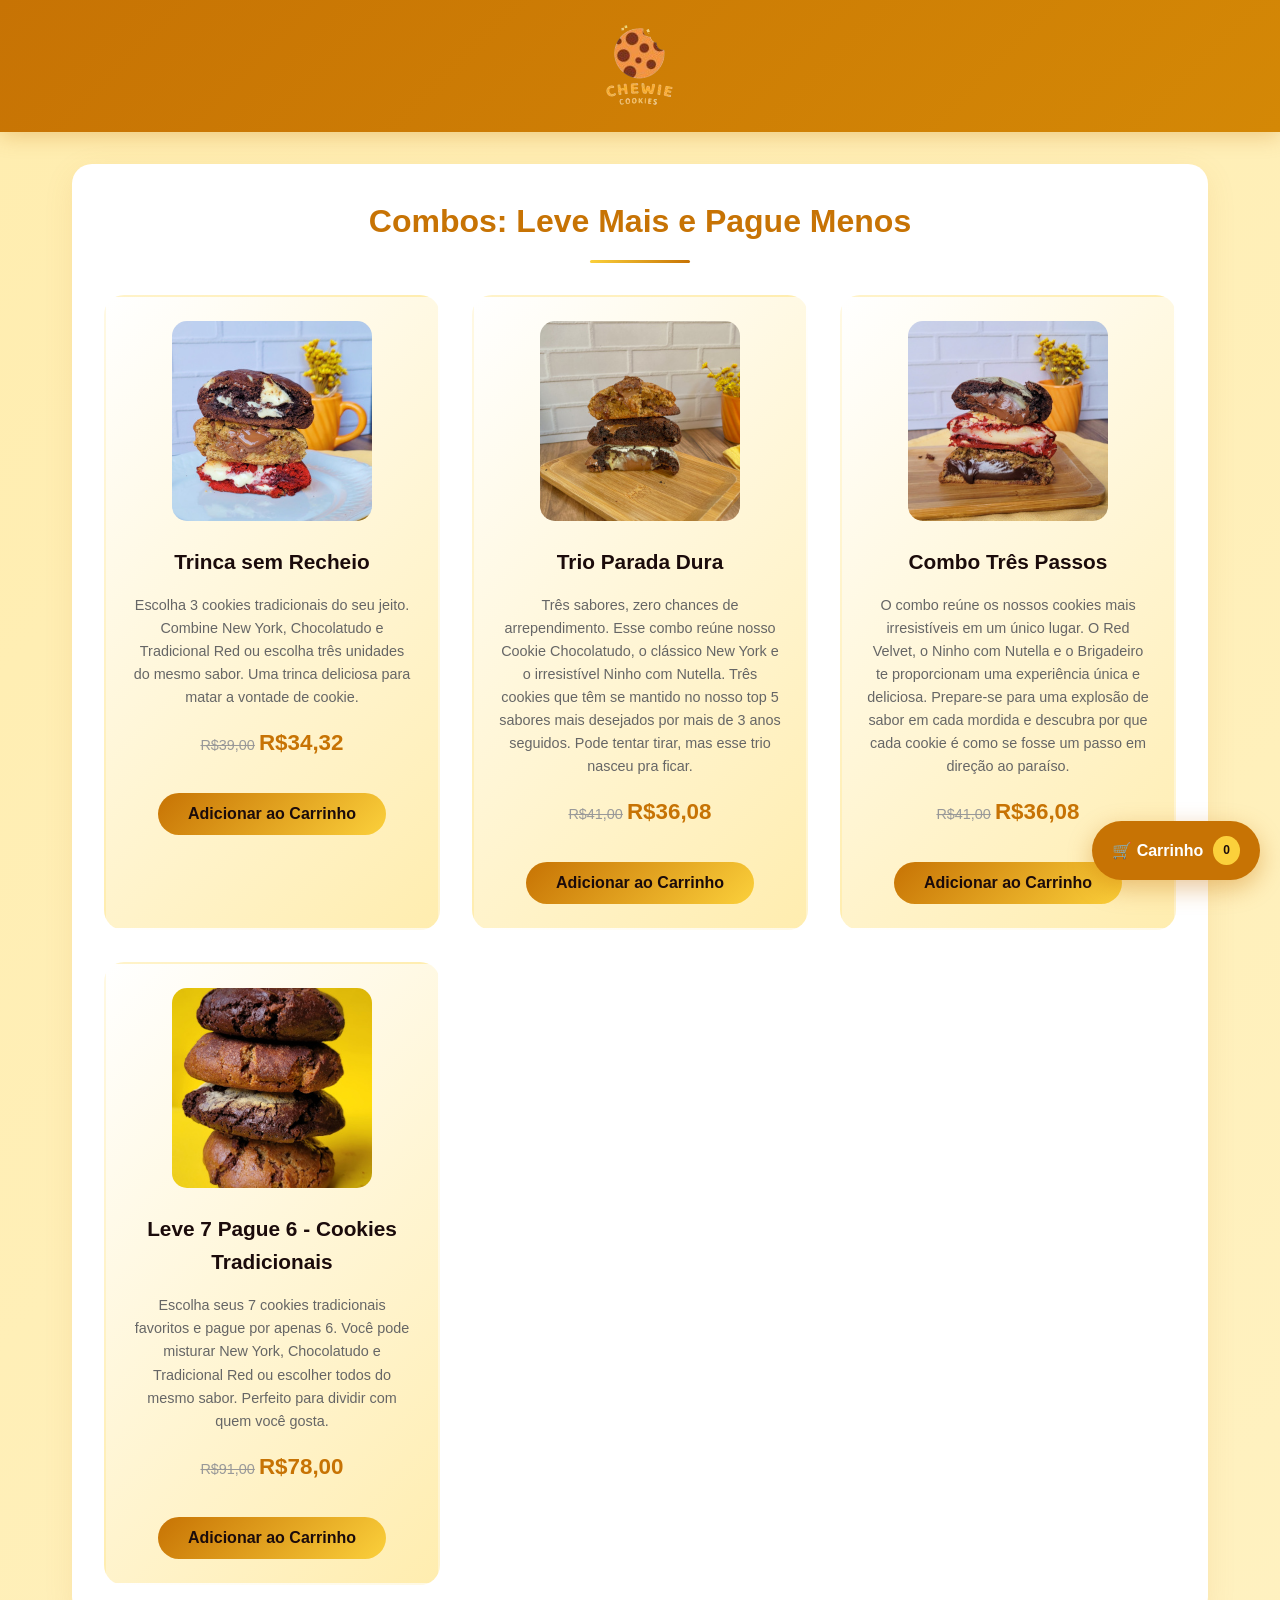
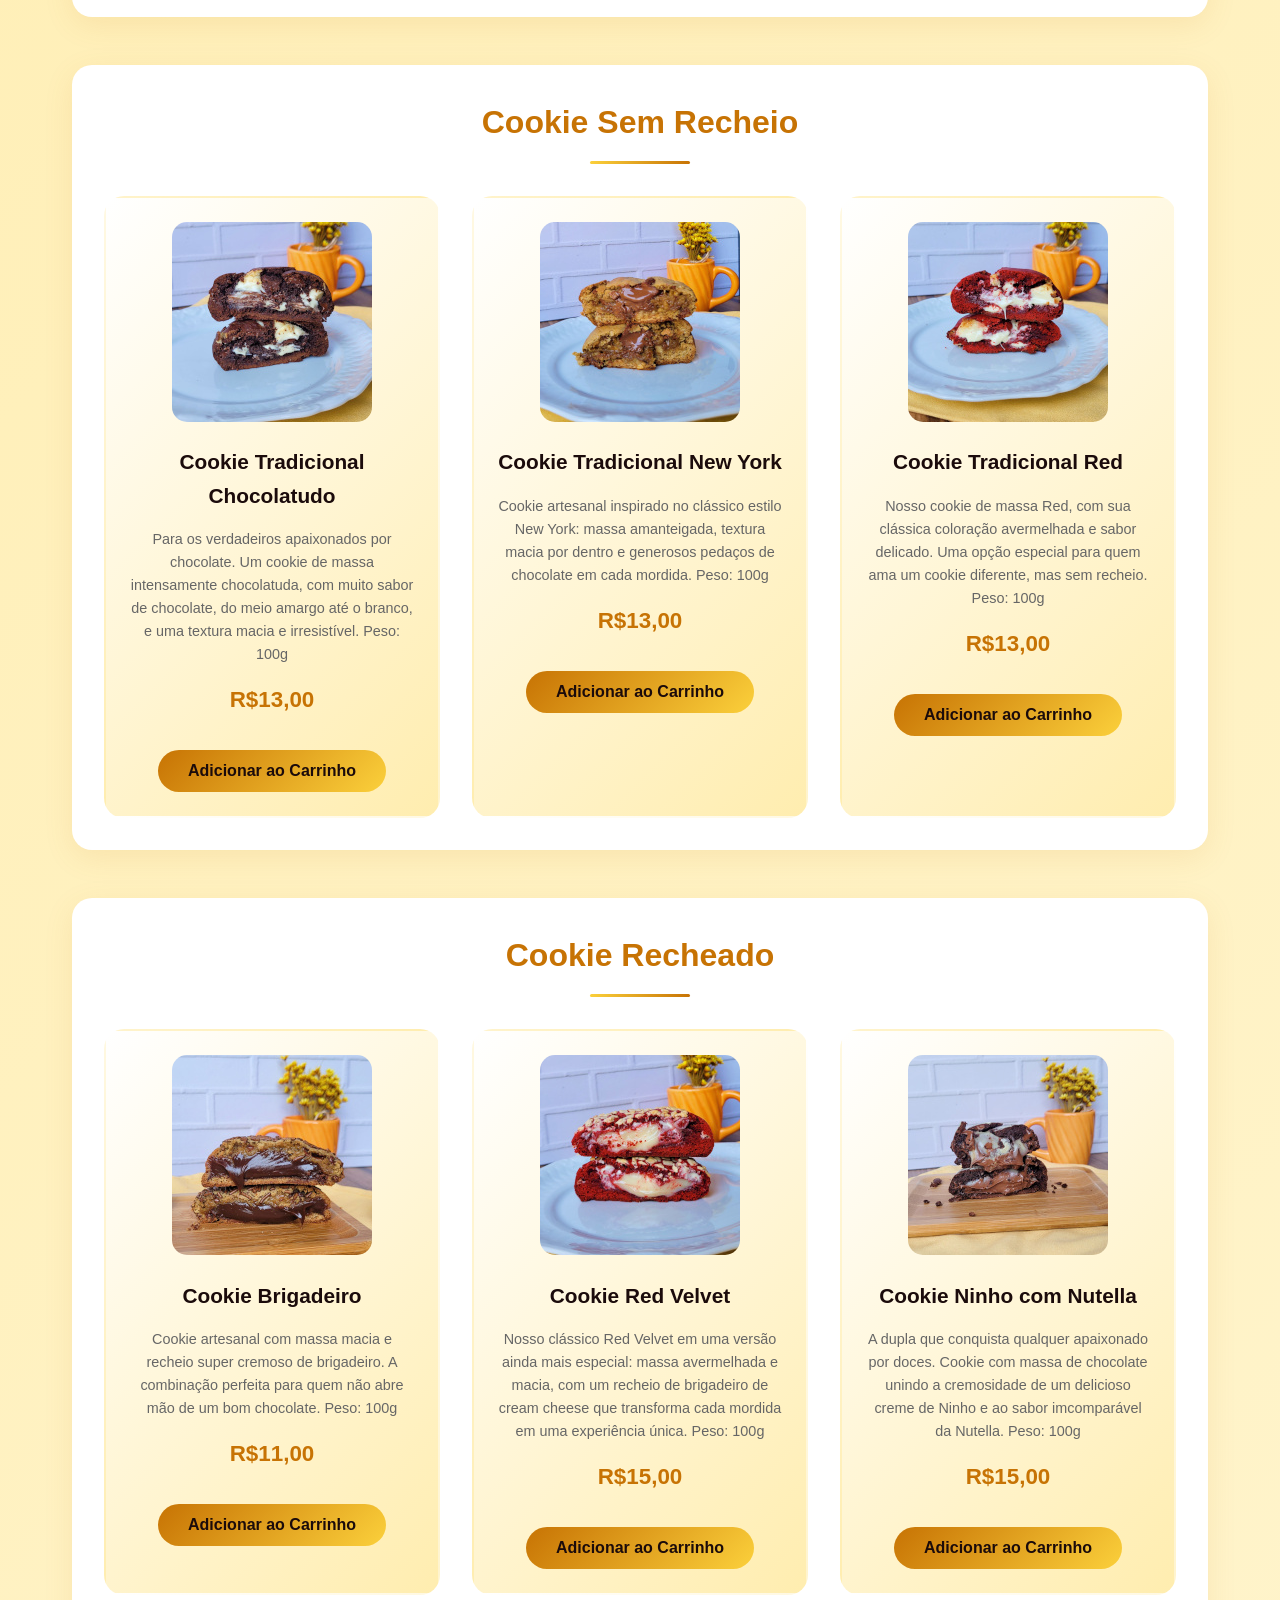
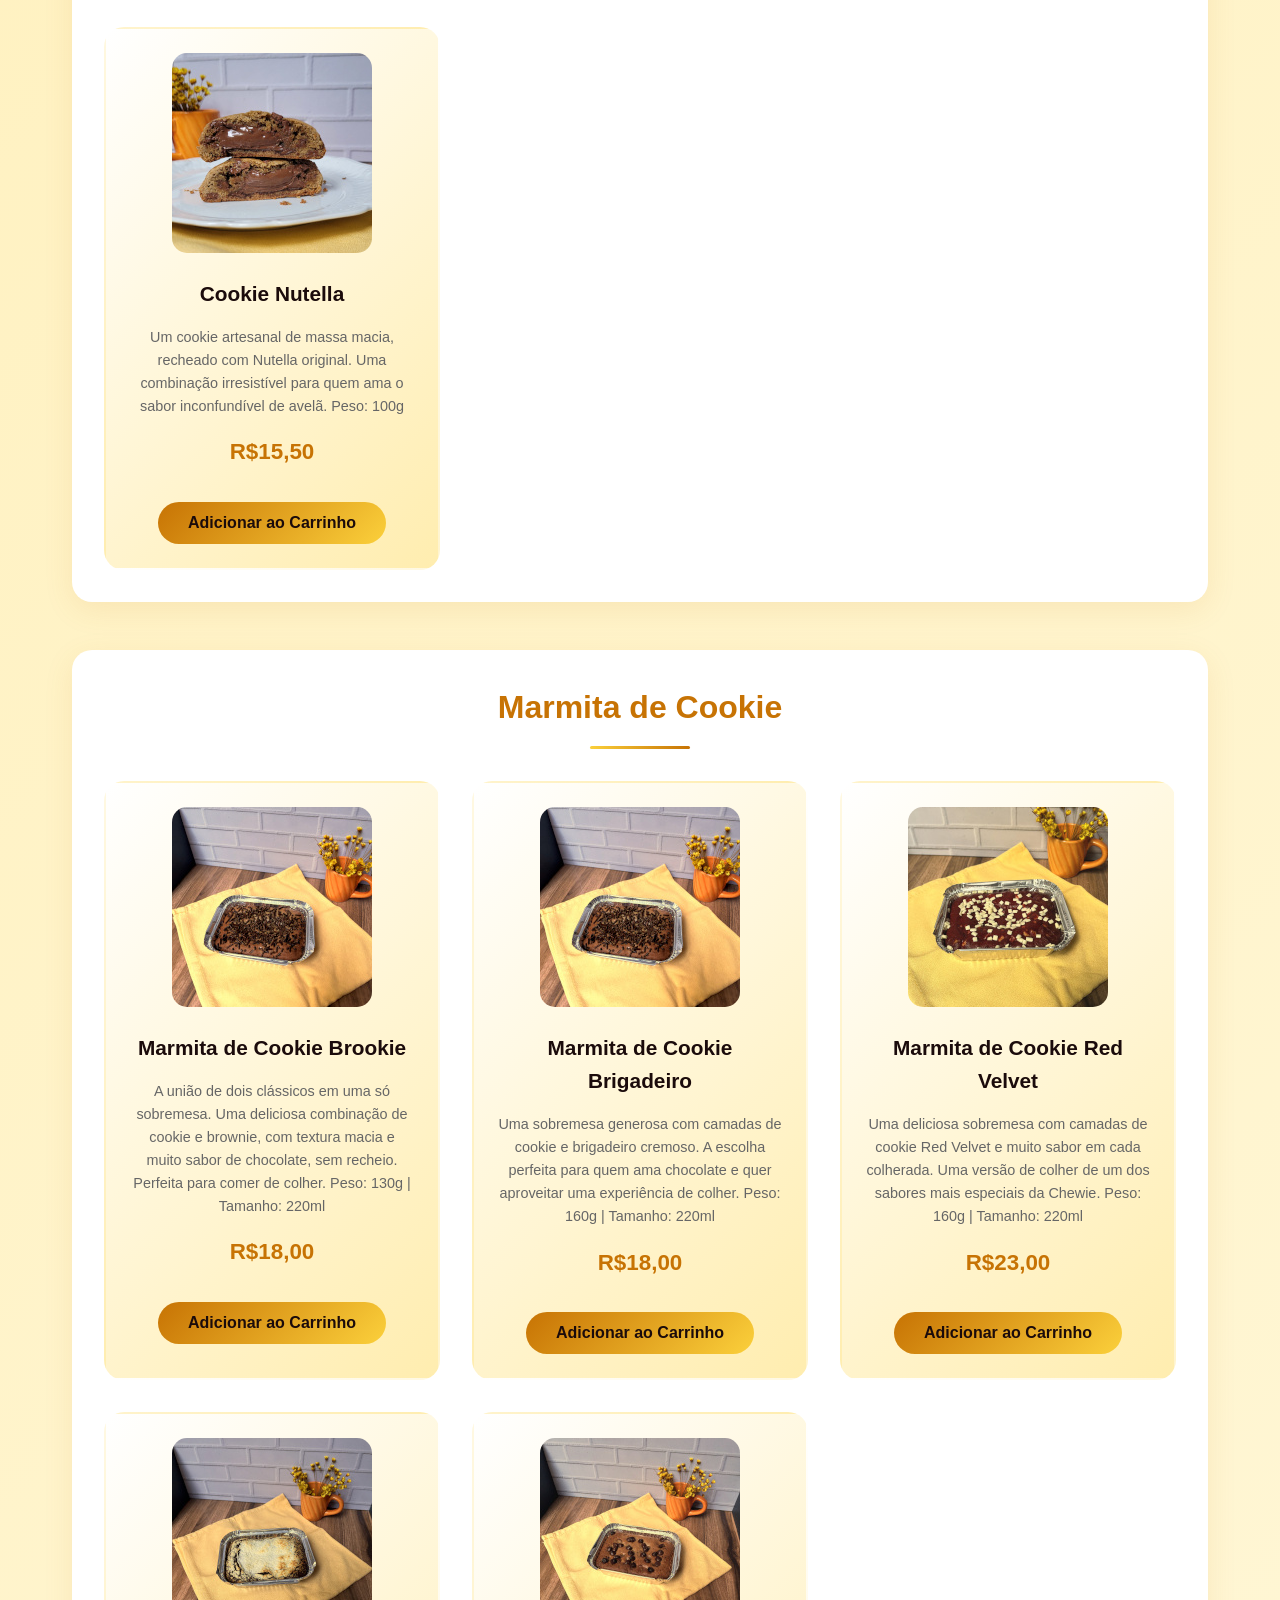
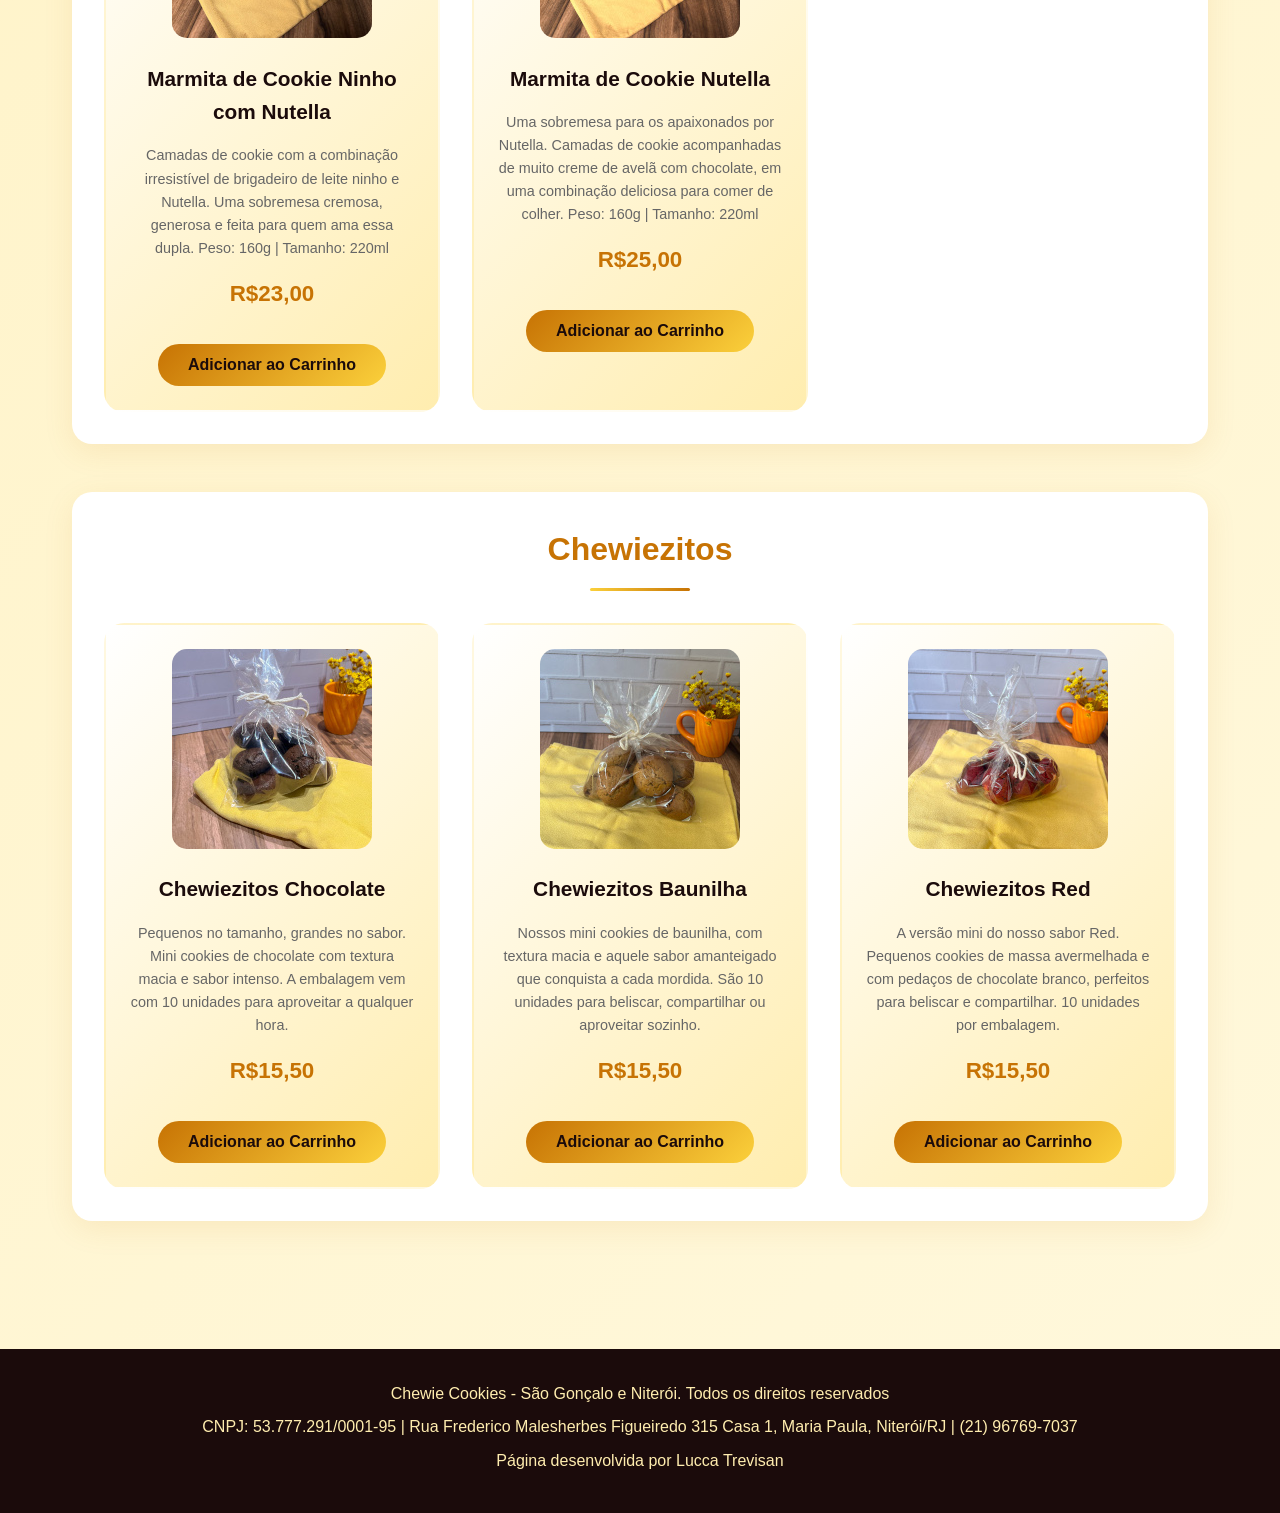
==== commit 5af314a5: "fix typo in one category" ====
--- a/index.html
+++ b/index.html
@@ -73,7 +73,7 @@
             </section>
 
             <section class="categoria-produto">
-                <h2>Cookie Tradicional</h2>
+                <h2>Cookie Sem Recheio</h2>
                 <section class="container-produto">
                     <div class="item-produto">
                         <img src="imagens/chocolatudo-200.jpg" alt="" width="200px">
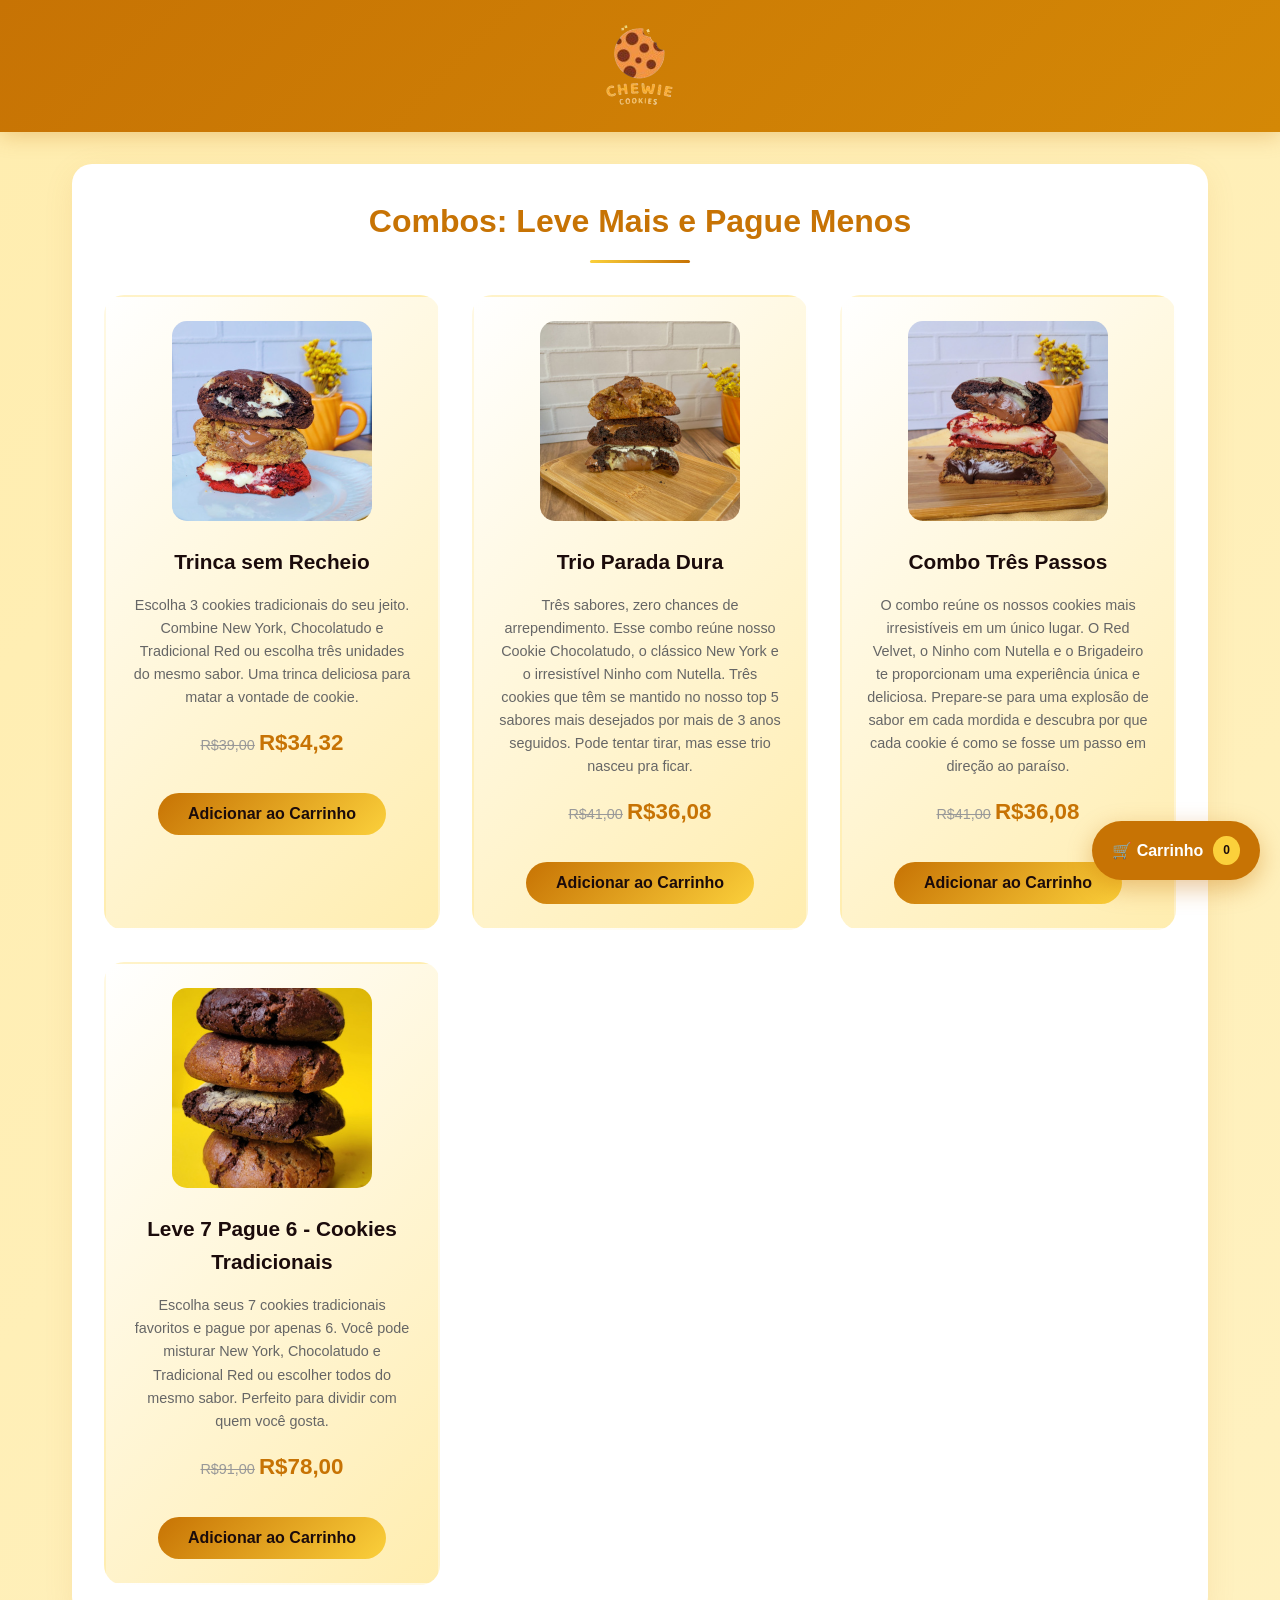
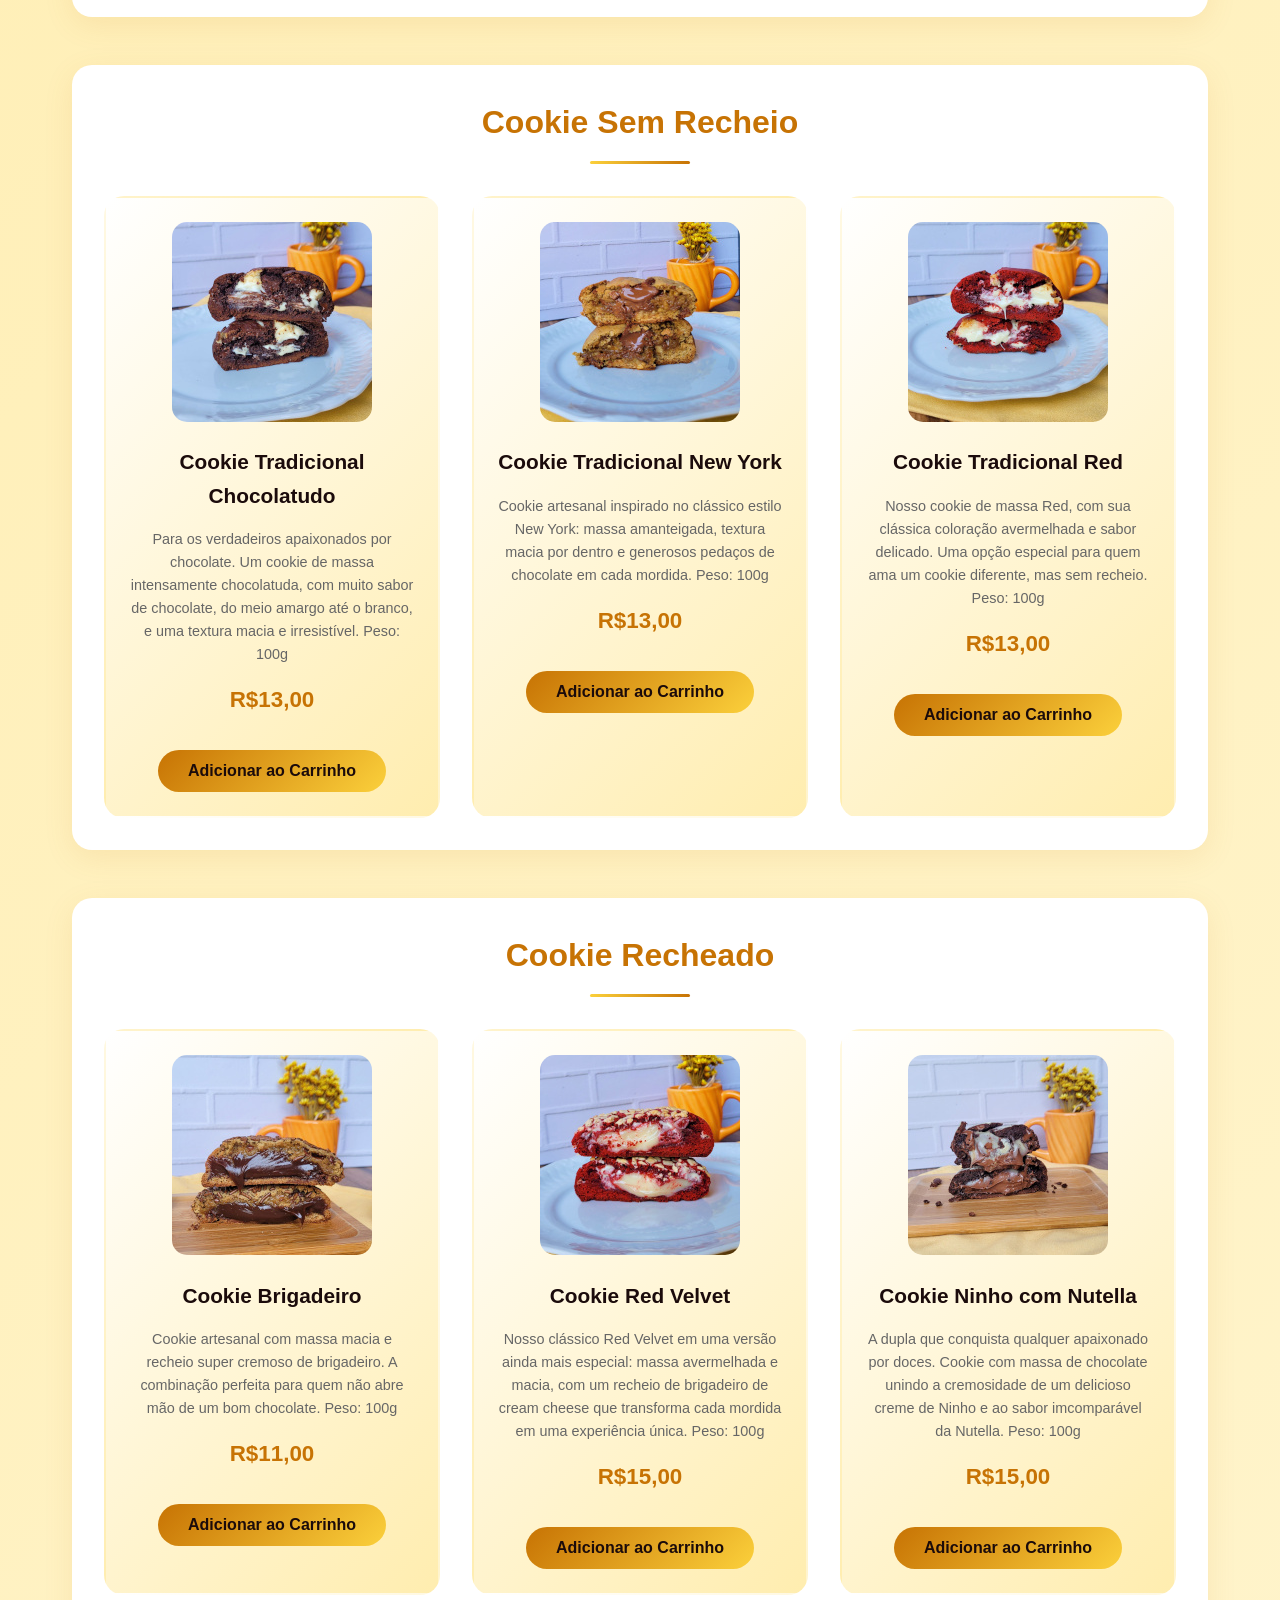
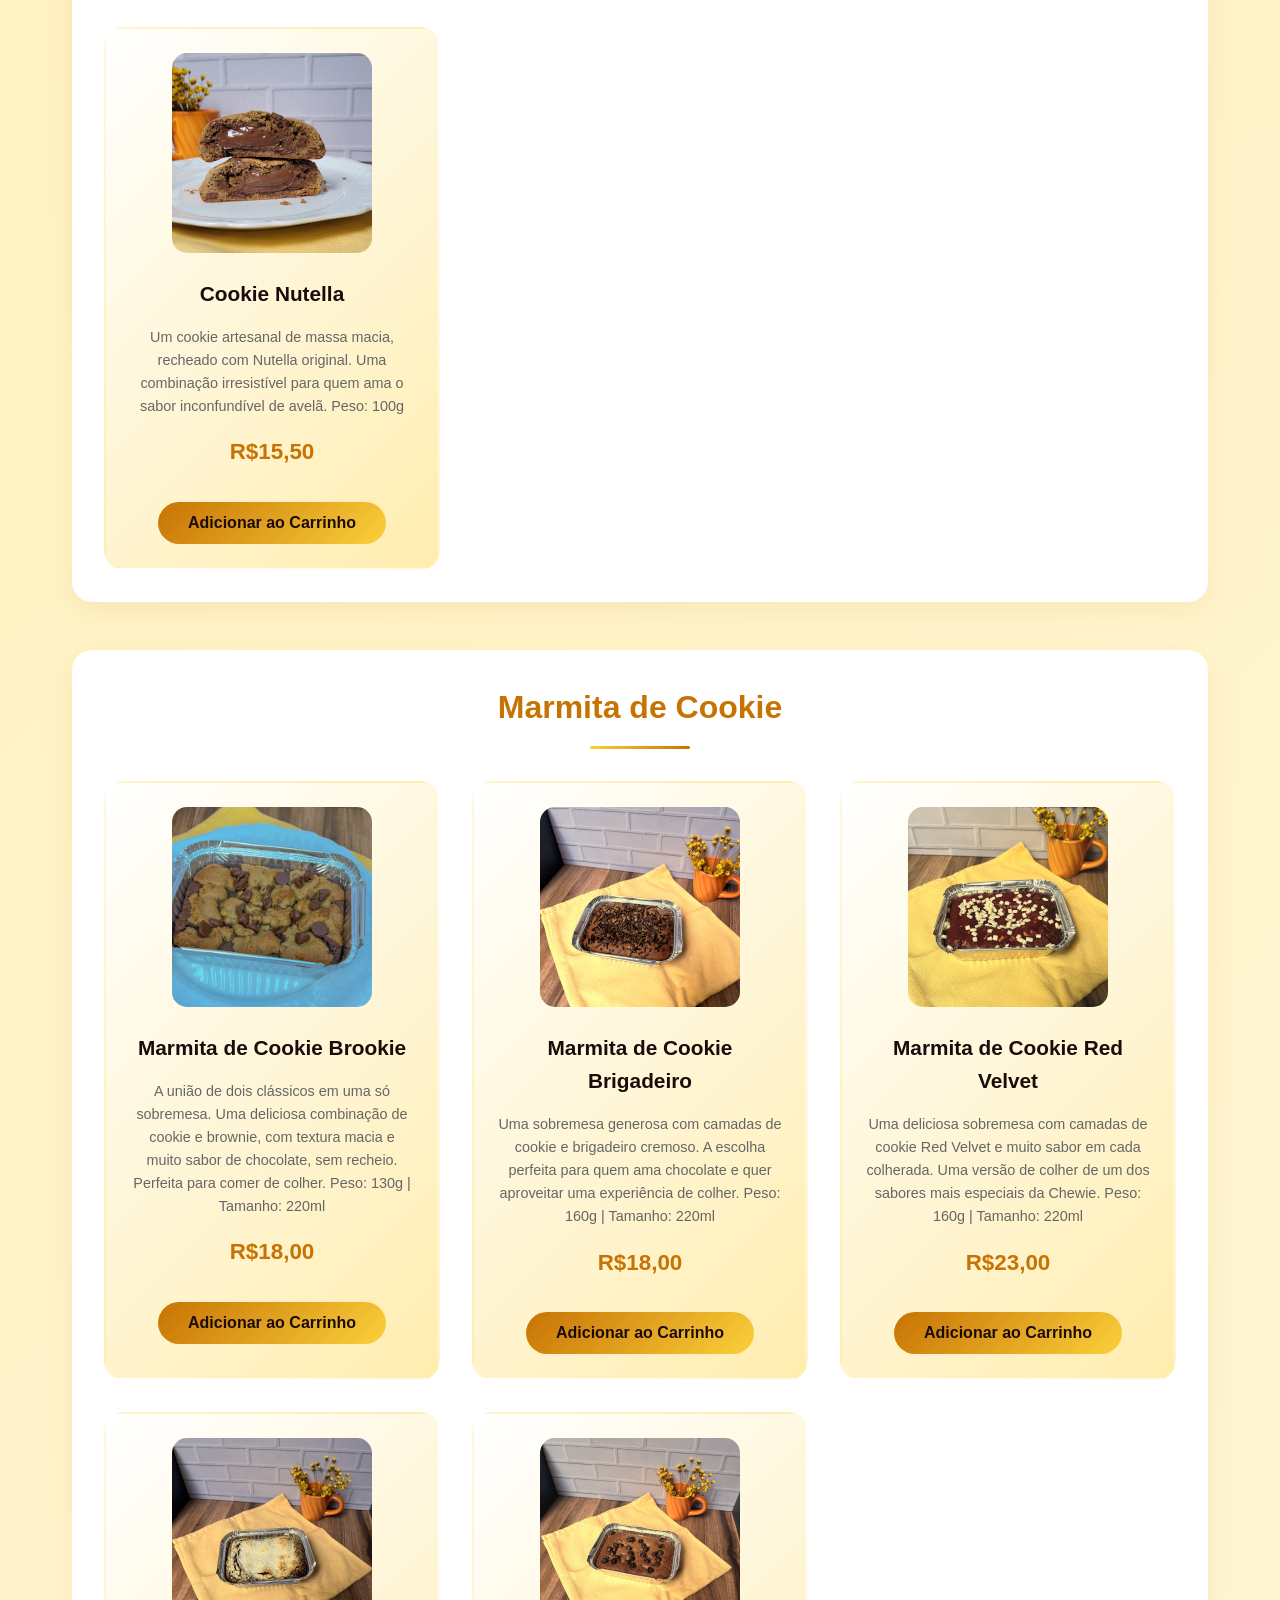
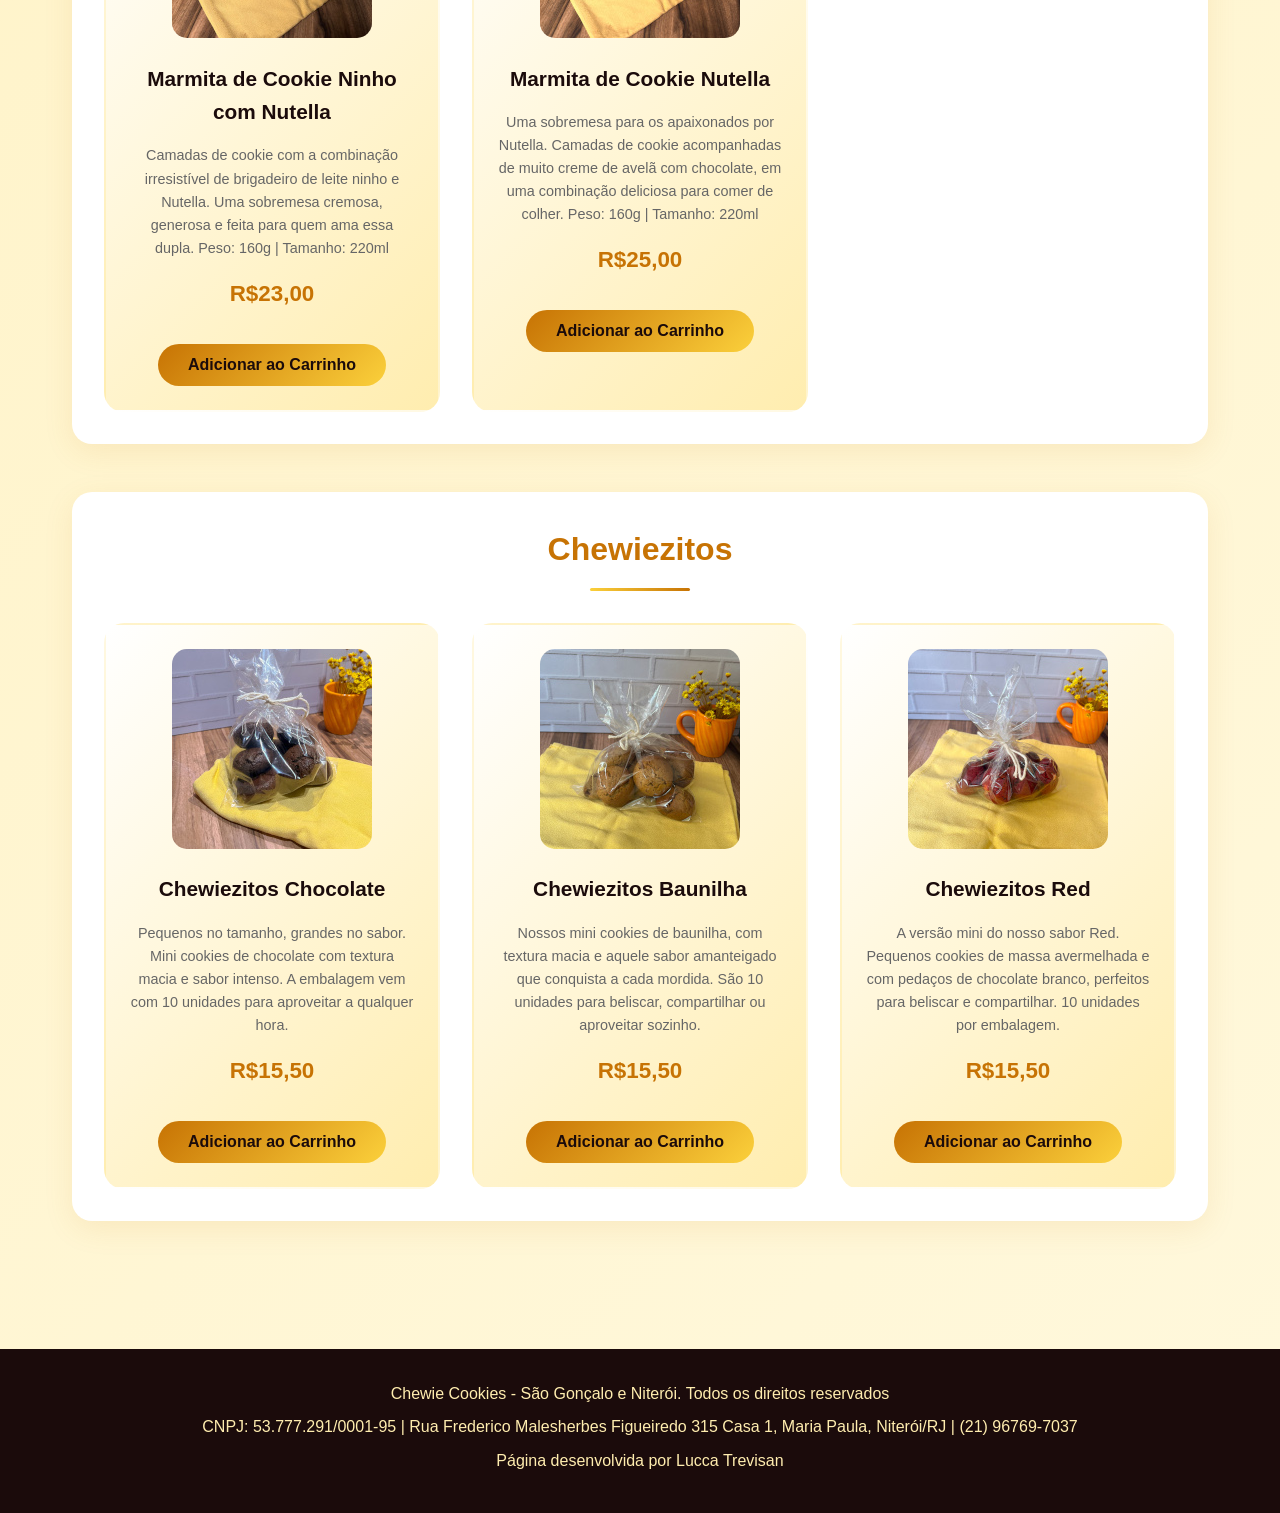
==== commit ec07ac75: "change the brookie img src" ====
--- a/index.html
+++ b/index.html
@@ -137,7 +137,7 @@
                 <h2>Marmita de Cookie</h2>
                 <section class="container-produto">
                     <div class="item-produto">
-                        <img src="imagens/marmita-brigadeiro200.jpg" alt="Marmita de Cookie Brigadeiro" width="200px">
+                        <img src="imagens/brookie.png" alt="Marmita de Cookie Brookie" width="200px">
                         <h3>Marmita de Cookie Brookie</h3>
                         <p>A união de dois clássicos em uma só sobremesa. Uma deliciosa combinação de cookie e brownie, com textura macia e muito sabor de chocolate, sem recheio. Perfeita para comer de colher. Peso: 130g | Tamanho: 220ml</p>
                         <p><strong>R$18,00</strong></p>
